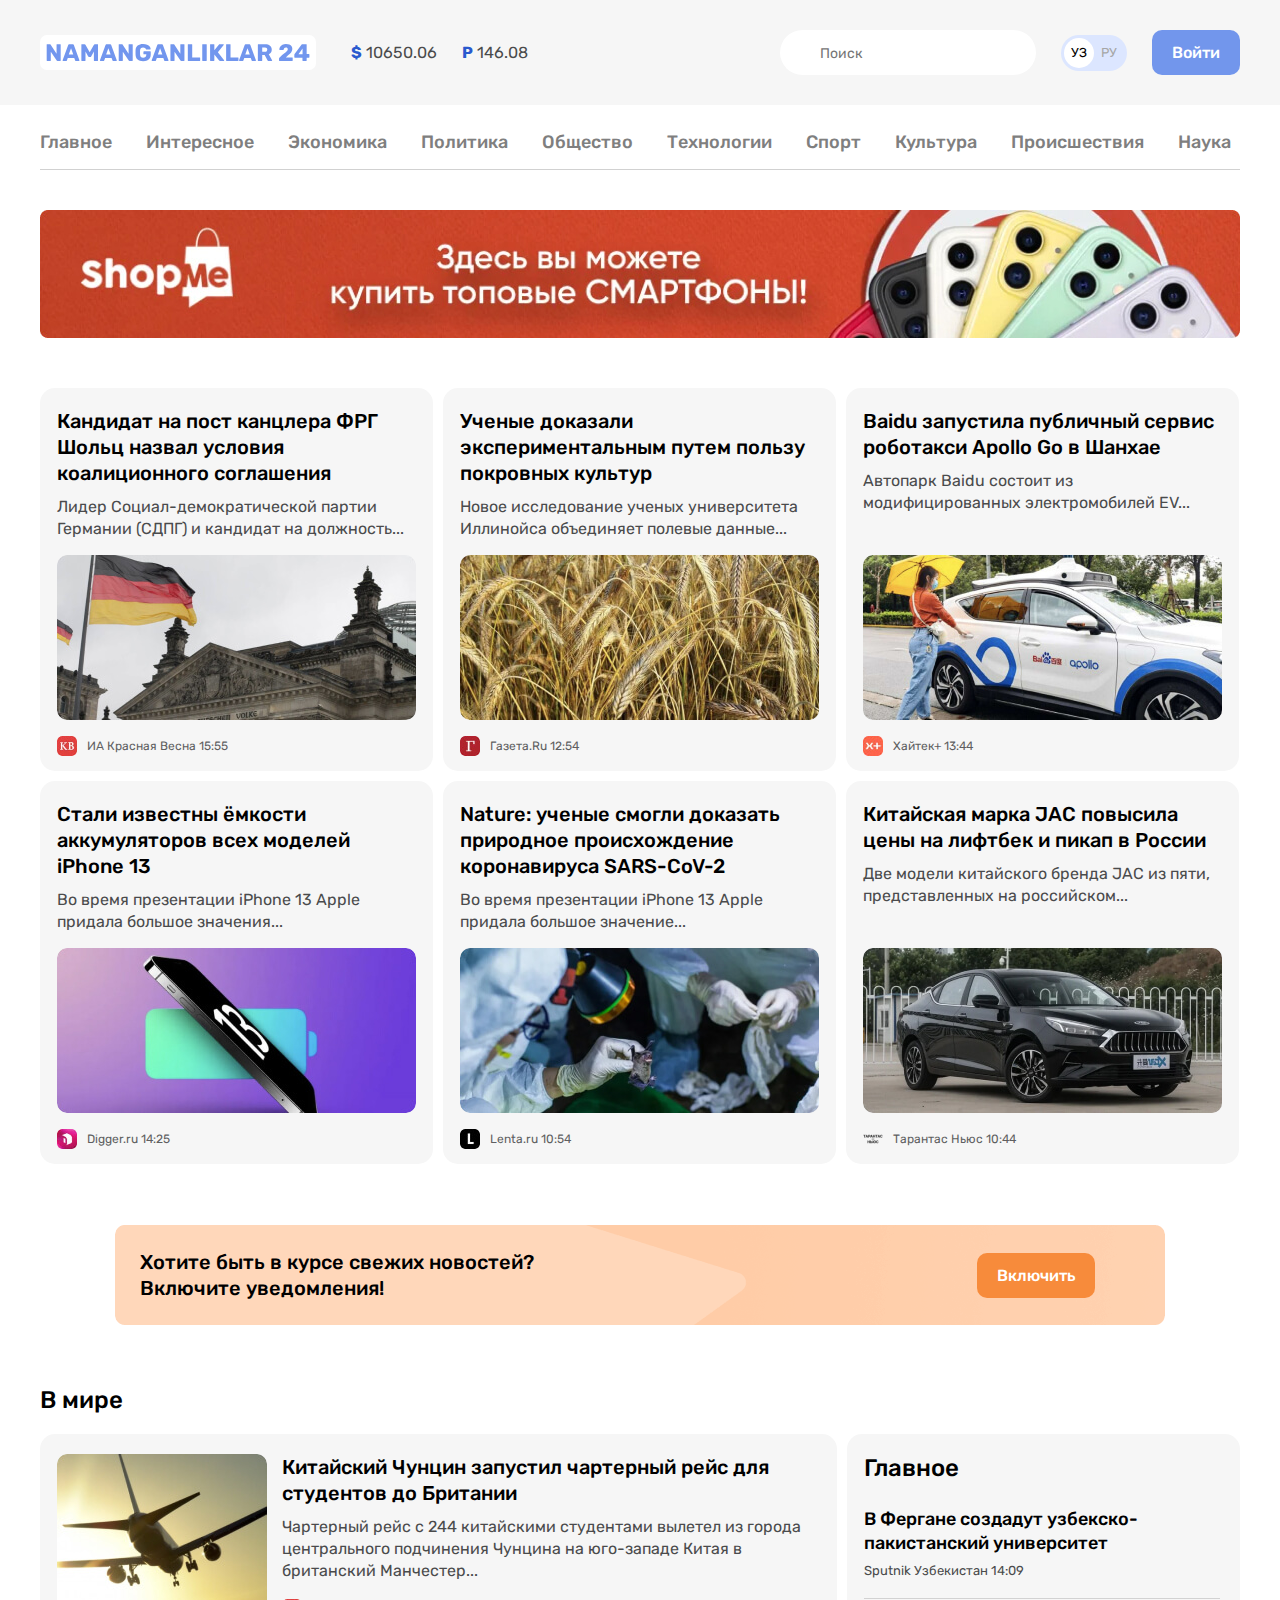
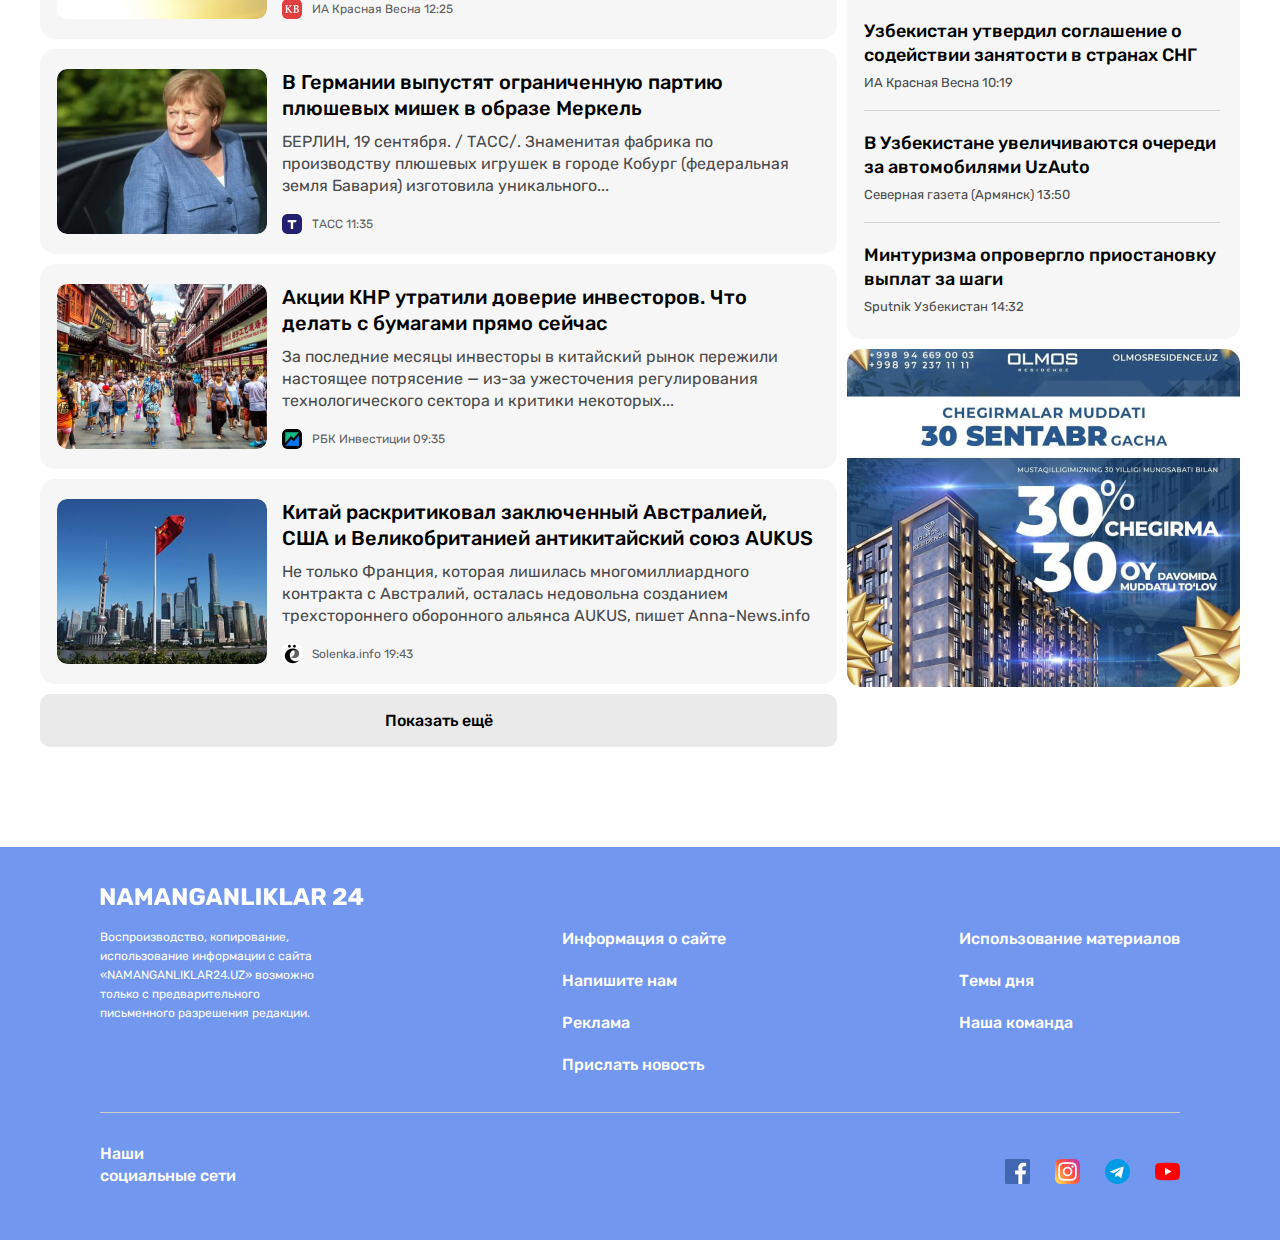
==== index.html @ 8e118464 "Link" ====
<!DOCTYPE html>
<html lang="uz">
<head>
  <meta charset="UTF-8">
  <meta http-equiv="X-UA-Compatible" content="IE=edge">
  <meta name="viewport" content="width=device-width, initial-scale=1.0">
  <title>Namanganliklar24</title>
  <link rel="preconnect" href="https://fonts.googleapis.com">
  <link rel="preconnect" href="https://fonts.gstatic.com" crossorigin>
  <link href="https://fonts.googleapis.com/css2?family=Rubik:wght@400;500;700&display=swap" rel="stylesheet">
  <link rel="stylesheet" href="css/normalize.css">
  <link rel="stylesheet" href="css/styles.css">
</head>
<body>
  
  <!-- SITE-HEADER -->
  <header class="site-header">
    <div class="site-header-top">
      <div class="site-header-top-container container">
        
        <a class="site-header-logo" href="index.html">
          <img class="site-header-logo-img" src="img/logo-purple.svg" alt="N24 logo" width="264" height="28">
        </a>
        
        <ul class="currency-rates">
          <li class="currency-rates-item">
            <b class="currency-rates-type">$</b>
            <span class="currency-rates-value">10650.06</span>
          </li>
          <li class="currency-rates-item">
            <b class="currency-rates-type">Р</b>
            <span class="currency-rates-value">146.08</span>
          </li>
        </ul>
        
        <form class="global-search-form" action="https://echo.htmlacademy.ru" method="GET">
          <input class="global-search-form-input" type="search" name="search" placeholder="Поиск" aria-label="Поиск" required>
        </form>
        
        <div class="lang-toggle">
          <a class="lang-toggle-link lang-toggle-link-active" href="index.html">УЗ</a>
          <a class="lang-toggle-link" href="index.html/ru">РУ</a>
        </div>
        
        <a class="button button-primary" href="#">Войти</a>
      </div>
    </div>
    
    <div class="container">
      <nav class="sitenav">
        <ul class="sitenav-list">
          <li class="sitenav-item"><a class="sitenav-link" href="news.html" target="_blank">Главное</a></li>
          <li class="sitenav-item"><a class="sitenav-link" href="news.html" target="_blank">Интересное</a></li>
          <li class="sitenav-item"><a class="sitenav-link" href="news.html" target="_blank">Экономика</a></li>
          <li class="sitenav-item"><a class="sitenav-link" href="news.html" target="_blank">Политика</a></li>
          <li class="sitenav-item"><a class="sitenav-link" href="news.html" target="_blank">Общество</a></li>
          <li class="sitenav-item"><a class="sitenav-link" href="news.html" target="_blank">Технологии</a></li>
          <li class="sitenav-item"><a class="sitenav-link" href="news.html" target="_blank">Спорт</a></li>
          <li class="sitenav-item"><a class="sitenav-link" href="news.html" target="_blank">Культура</a></li>
          <li class="sitenav-item"><a class="sitenav-link" href="news.html" target="_blank">Происшествия</a></li>
          <li class="sitenav-item"><a class="sitenav-link" href="news.html" target="_blank">Наука</a></li>
        </ul>
      </nav>
      
      <!-- SITE-HEADER-BANNER -->
      <aside class="site-header-banner">
        <a class="site-header-banner-link" href="https://olcha.uz" target="_blank">
          <img class="site-header-banner-img" src="img/shopme-banner.jpg" alt="ShopMe banner" width="1200" height="128" srcset="img/shopme-banner.jpg 1x, img/shopme-banner@2x.jpg 2x">
        </a>
      </aside>
    </div>
  </header>

  <!-- MAIN-CONTENT -->
  <main class="main-content">
    <div class="container">
      <section class="top-news">
        <div class="news-grid">
          <article class="news-grid-item article-card">
            <h3 class="article-card-title">
              <a class="article-card-link" href="#">Кандидат на пост канцлера ФРГ Шольц назвал условия коалиционного соглашения</a>
            </h3>
            <p class="article-card-text">Лидер Социал-демократической партии Германии (СДПГ) и кандидат на должность...</p>
            <img class="article-card-img" src="img/germany.jpg" alt="Кандидат на пост канцлера ФРГ Шольц назвал условия коалиционного соглашения" width="360" height="165" srcset="img/germany.jpg 1x, img/germany@2x.jpg 2x">
            <footer class="article-card-footer">
              <img class="article-card-source-icon" src="img/krasnaya-vesna.jpg" alt="" width="20" height="20" srcset="img/krasnaya-vesna.jpg 1x, img/krasnaya-vesna@2x.jpg 2x">
              <div class="article-card-source-time">
                <span class="article-card-source">ИА Красная Весна</span>
                <time datetime="2021-09-28 15:55">15:55</time>
              </div>
            </footer>
          </article>
          <article class="news-grid-item article-card">
            <h3 class="article-card-title">
              <a class="article-card-link" href="#">Ученые доказали экспериментальным путем пользу покровных культур</a>
            </h3>
            <p class="article-card-text">Новое исследование ученых университета Иллинойса объединяет полевые данные...</p>
            <img class="article-card-img" src="img/wheat.jpg" alt="Ученые доказали экспериментальным путем пользу покровных культур" width="360" height="165" srcset="img/wheat.jpg 1x, img/wheat@2x.jpg 2x">
            <footer class="article-card-footer">
              <img class="article-card-source-icon" src="img/gazetaru.jpg" alt="" width="20" height="20" srcset="img/gazetaru.jpg 1x, img/gazetaru@2x.jpg 2x">
              <div class="article-card-source-time">
                <span class="article-card-source">Газета.Ru</span>
                <time datetime="2021-09-28 12:54">12:54</time>
              </div>
            </footer>
          </article>
          <article class="news-grid-item article-card">
            <h3 class="article-card-title">
              <a class="article-card-link" href="#">Baidu запустила публичный сервис роботакси Apollo Go в Шанхае</a>
            </h3>
            <p class="article-card-text">Автопарк Baidu состоит из модифицированных электромобилей EV...</p>
            <img class="article-card-img" src="img/baidu.jpg" alt="Baidu запустила публичный сервис роботакси Apollo Go в Шанхае" width="360" height="165" srcset="img/baidu.jpg 1x, img/baidu@2x.jpg 2x">
            <footer class="article-card-footer">
              <img class="article-card-source-icon" src="img/hitech-plus.jpg" alt="" width="20" height="20" srcset="img/hitech-plus.jpg 1x, img/hitech-plus@2x.jpg 2x">
              <div class="article-card-source-time">
                <span class="article-card-source">Хайтек+</span>
                <time datetime="2021-09-28 13:44">13:44</time>
              </div>
            </footer>
          </article>
          <article class="news-grid-item article-card">
            <h3 class="article-card-title">
              <a class="article-card-link" href="#">Стали известны ёмкости аккумуляторов всех моделей iPhone 13</a>
            </h3>
            <p class="article-card-text">Во время презентации iPhone 13 Apple придала большое значения...</p>
            <img class="article-card-img" src="img/iphone-13.jpg" alt="Стали известны ёмкости аккумуляторов всех моделей iPhone 13" width="360" height="165" srcset="img/iphone-13.jpg 1x, img/iphone-13@2x.jpg 2x">
            <footer class="article-card-footer">
              <img class="article-card-source-icon" src="img/digger-logo.jpg" alt="" width="20" height="20" srcset="img/digger-logo.jpg 1x, img/digger-logo@2x.jpg 2x">
              <div class="article-card-source-time">
                <span class="article-card-source">Digger.ru</span>
                <time datetime="2021-09-28 14:25">14:25</time>
              </div>
            </footer>
          </article>
          <article class="news-grid-item article-card">
            <h3 class="article-card-title">
              <a class="article-card-link" href="#">Nature: ученые смогли доказать природное происхождение коронавируса SARS-CoV-2</a>
            </h3>
            <p class="article-card-text">Во время презентации iPhone 13 Apple придала большое значение...</p>
            <img class="article-card-img" src="img/sars-cov-2.jpg" alt="Nature: ученые смогли доказать природное происхождение коронавируса SARS-CoV-2" width="360" height="165" srcset="img/sars-cov-2.jpg 1x, img/sars-cov-2@2x.jpg 2x">
            <footer class="article-card-footer">
              <img class="article-card-source-icon" src="img/lenta.jpg" alt="" width="20" height="20" srcset="img/lenta.jpg 1x, img/lenta@2x.jpg 2x">
              <div class="article-card-source-time">
                <span class="article-card-source">Lenta.ru</span>
                <time datetime="2021-09-28 10:54">10:54</time>
              </div>
            </footer>
          </article>
          <article class="news-grid-item article-card">
            <h3 class="article-card-title">
              <a class="article-card-link" href="#">Китайская марка JAC повысила цены на лифтбек и пикап в России</a>
            </h3>
            <p class="article-card-text">Две модели китайского бренда JAC из пяти, представленных на российском...</p>
            <img class="article-card-img" src="img/jac.jpg" alt="Китайская марка JAC повысила цены на лифтбек и пикап в России" width="360" height="165" srcset="img/jac.jpg 1x, img/jac@2x.jpg 2x">
            <footer class="article-card-footer">
              <img class="article-card-source-icon" src="img/tarantas-news.png" alt="" width="20" height="20" srcset="img/tarantas-news.png 1x, img/tarantas-news@2x.png 2x">
              <div class="article-card-source-time">
                <span class="article-card-source">Тарантас Ньюс</span>
                <time datetime="2021-09-28 10:44">10:44</time>
              </div>
            </footer>
          </article>
        </div>
      </section>
      
      <!-- NOTIFICATION-CTA -->
      <section class="notification-cta">
        <div class="notification-cta-text">Хотите быть в курсе свежих новостей?
          <br>Включите уведомления!
        </div>
        <button class="button button-orange" type="button">Включить</button>
      </section>
      
      <section class="news">
        <div class="news-title">
          <h2 class="news-heading">В мире</h2>
        </div>
        <div class="news-content">
          <div class="left-news">
            <article class="news-card-item">
              <img class="left-news-image" src="img/plane.jpg" alt="Plane" width="210" height="165" srcset="img/plane.jpg 1x, img/plane@2x.jpg 2x">
              <div class="left-news-texts">
                <h3 class="left-news-texts-title article-card-title">
                  <a class="left-news-texts-link article-card-link" href="#">Китайский Чунцин запустил чартерный рейс для студентов до Британии</a>
                </h3>
                <p class="left-news-texts-subtitle">Чартерный рейс с 244 китайскими студентами вылетел из города центрального подчинения Чунцина на юго-западе Китая в британский Манчестер...</p>
                <footer class="news-card-footer article-card-footer">
                  <img class="news-card-footer-logo article-card-source-icon" src="img/krasnaya-vesna.jpg" alt="" width="20" height="20" srcset="img/krasnaya-vesna.jpg 1x, img/krasnaya-vesna@2x.jpg 2x">
                  <div class="news-card-footer-time article-card-source-time">
                    <span class="news-card-footer-addres-name article-card-source">ИА Красная Весна</span>
                    <time datetime="2021-09-28 12:25">12:25</time>
                  </div>
                </footer>
              </div>
            </article>
            <article class="news-card-item">
              <img class="left-news-image" src="img/women.jpg" alt="Women" width="210" height="165" srcset="img/women.jpg 1x, img/women@2x.jpg 2x">
              <div class="left-news-texts">
                <h3 class="left-news-texts-title article-card-title">
                  <a class="left-news-texts-link article-card-link" href="#">В Германии выпустят ограниченную партию плюшевых мишек в образе Меркель</a>
                </h3>
                <p class="left-news-texts-subtitle">БЕРЛИН, 19 сентября. / ТАСС/. Знаменитая фабрика по производству плюшевых игрушек в городе Кобург (федеральная земля Бавария) изготовила уникального...</p>
                <footer class="news-card-footer article-card-footer">
                  <img class="news-card-footer-logo article-card-source-icon" src="img/tass.jpg" alt="" width="20" height="20" srcset="img/tass.jpg 1x, img/tass@2x.jpg 2x">
                  <div class="news-card-footer-time article-card-source-time">
                    <span class="news-card-footer-addres-name article-card-source">ТАСС</span>
                    <time datetime="2021-09-28 11:35">11:35</time>
                  </div>
                </footer>
              </div>
            </article>
            <article class="news-card-item">
              <img class="left-news-image" src="img/china-market.jpg" alt="China" width="210" height="165" srcset="img/china-market.jpg 1x, img/china-market@2x.jpg 2x">
              <div class="left-news-texts">
                <h3 class="left-news-texts-title article-card-title">
                  <a class="left-news-texts-link article-card-link" href="#">Акции КНР утратили доверие инвесторов. Что делать с бумагами прямо сейчас</a>
                </h3>
                <p class="left-news-texts-subtitle">За последние месяцы инвесторы в китайский рынок пережили настоящее потрясение — из-за ужесточения регулирования технологического сектора и критики некоторых...</p>
                <footer class="news-card-footer article-card-footer">
                  <img class="news-card-footer-logo article-card-source-icon" src="img/statistic.jpg" alt="" width="20" height="20" srcset="img/statistic.jpg 1x, img/statistic@2x.jpg 2x">
                  <div class="news-card-footer-time article-card-source-time">
                    <span class="news-card-footer-addres-name article-card-source">РБК Инвестиции</span>
                    <time datetime="2021-09-28 09:37">09:35</time>
                  </div>
                </footer>
              </div>
            </article>
            <article class="news-card-item">
              <img class="left-news-image" src="img/china.jpg" alt="China" width="210" height="165" srcset="img/china.jpg 1x, img/china@2x.jpg 2x">
              <div class="left-news-texts">
                <h3 class="left-news-texts-title article-card-title">
                  <a class="left-news-texts-link article-card-link" href="#">Китай раскритиковал заключенный Австралией, США и Великобританией антикитайский союз AUKUS</a>
                </h3>
                <p class="left-news-texts-subtitle">Не только Франция, которая лишилась многомиллиардного контракта с Австралий, осталась недовольна созданием трехстороннего оборонного альянса AUKUS, пишет Anna-News.info</p>
                <footer class="news-card-footer article-card-footer">
                  <img class="news-card-footer-logo article-card-source-icon" src="img/solenka.jpg" alt="" width="20" height="20" srcset="img/solenka.jpg 1x, img/solenka.jpg@2x.jpg 2x">
                  <div class="news-card-footer-time article-card-source-time">
                    <span class="news-card-footer-addres-name article-card-source">Solenka.info</span>
                    <time datetime="2021-09-28 19:43">19:43</time>
                  </div>
                </footer>
              </div>
            </article>
            <a class="left-news-btn" href="#">Показать ещё</a>
          </div>
          <div class="right-news">
            <div class="right-news-content">
              <div class="right-news-title">
                <h2 class="right-news-heading news-heading">Главное</h2>
              </div>
              <article class="right-news-item">
                <h3 class="right-news-item-title">
                  <a href="#" class="right-news-item-title-link">В Фергане создадут узбекско-пакистанский университет</a>
                </h3>
                <div class="right-news-time">
                  <span class="right-news-text">Sputnik Узбекистан</span>
                  <time datetime="2021-09-28 14:09">14:09</time>
                </div>
              </article>
              <article class="right-news-item">
                <h3 class="right-news-item-title">
                  <a href="#" class="right-news-item-title-link">Узбекистан утвердил соглашение о содействии занятости в странах СНГ</a>
                </h3>
                <div class="right-news-time">
                  <span class="right-news-text">ИА Красная Весна</span>
                  <time datetime="2021-09-28 10:19">10:19</time>
                </div>
              </article>
              <article class="right-news-item">
                <h3 class="right-news-item-title">
                  <a href="#" class="right-news-item-title-link">В Узбекистане увеличиваются очереди за автомобилями UzAuto</a>
                </h3>
                <div class="right-news-time">
                  <span class="right-news-text">Северная газета (Армянск)</span>
                  <time datetime="2021-09-28 13:50">13:50</time>
                </div>
              </article>
              <article class="right-news-item">
                <h3 class="right-news-item-title">
                  <a href="#" class="right-news-item-title-link">Минтуризма опровергло приостановку выплат за шаги</a>
                </h3>
                <div class="right-news-time">
                  <span class="right-news-text">Sputnik Узбекистан</span>
                  <time datetime="2021-09-28 14:32">14:32</time>
                </div>
              </article>
            </div>

            <!-- SITE NEWS BANNER -->
            <aside class="news-banner">
              <a href="#" class="news-banner-link" target="_blank">
                <img class="right-news-image" src="img/discount.jpg" alt="rek" width="393" height="338" srcset="img/discount.jpg 1x, img/discount@2x.jpg 2x">
              </a>
            </aside>
            
          </div>
        </div>
      </section>
    </div>
  </main>
  
  <!-- FOOTER -->
  <footer class="footer">
    <div class="container">
      <div class="footer-content footer-container">
        <div class="footer-top">
          <a href="#" class="footer-content-image">
            <img class="footer-content-img" src="img/footer-logo.svg" alt="Footer logo" width="264" height="28" srcset="img/footer-logo.svg 1x, img/footer-logo@2x.svg 2x">
          </a>
          <ul class="footer-top-list-father">
            <li class="footer-top-item">
              <p class="footer-top-text">
                Воспроизводство, копирование, использование информации с сайта «NAMANGANLIKLAR24.UZ» возможно только с предварительного письменного разрешения редакции.
              </p>
            </li>
            <li class="footer-top-item">
              <ul class="footer-top-list">
                <li>
                  <a href="#" class="footer-top-link">Информация о сайте</a>
                </li>
                <li>
                  <a href="contact.html" class="footer-top-link">Напишите нам</a>
                </li>
                <li>
                  <a href="#" class="footer-top-link">Реклама</a>
                </li>
                <li>
                  <a href="#" class="footer-top-link">Прислать новость</a>
                </li>
              </ul>
            </li>
            <li class="footer-top-item">
              <ul class="footer-top-list">
                <li>
                  <a href="#" class="footer-top-link">Использование материалов</a>
                </li>
                <li>
                  <a href="#" class="footer-top-link">Темы дня</a>
                </li>
                <li>
                  <a href="#" class="footer-top-link">Наша команда</a>
                </li>
              </ul>
            </li>
          </ul>
        </div>
        <div class="footer-bottom">
          <span class="footer-bottom-text">
            Наши 
            <br>социальные сети
          </span>
          <ul class="footer-bottom-list">
            <li class="footer-bottom-item">
              <a href="#" target="_blank" class="footer-bottom-link">
                <img src="img/facebook.png" alt="Facebook" class="footer-bottom-icon" width="25" height="25" srcset="img/facebook.png 1x, img/facebook@2x.png 2x">
              </a>
            </li>
            <li class="footer-bottom-item">
              <a href="#" target="_blank" class="footer-bottom-link">
                <img src="img/istagram.png" alt="Istagram" class="footer-bottom-icon" width="25" height="25" srcset="img/istagram.png 1x, img/istagram@2x.png 2x">
              </a>
            </li>
            <li class="footer-bottom-item">
              <a href="#" target="_blank" class="footer-bottom-link">
                <img src="img/telegram.png" alt="Telegram" class="footer-bottom-icon" width="25" height="25" srcset="img/telegram.png 1x, img/telegram@2x.png 2x">
              </a>
            </li>
            <li class="footer-bottom-item">
              <a href="#" target="_blank" class="footer-bottom-link">
                <img src="img/youtube.png" alt="Youtube" class="footer-bottom-icon" width="25" height="25" srcset="img/youtube.png 1x, img/youtube@2x.png 2x">
              </a>
            </li>
          </ul>
        </div>
      </div>
    </div>
  </footer>
  
</body>
</html>
---- css/styles.css ----
/* GLOBAL */
* {
  box-sizing: border-box;
}

html {
  height: 100%;
  scroll-behavior: smooth;
}

body {
  display: flex;
  flex-direction: column;
  height: 100%;
  padding: 0;
  margin: 0;
  font-family: "Rubik", "Arial", sans-serif;
  font-size: 16px;
  line-height: 22px;
  background-color: #fff;
  color: #4a4b4c;
}

img {
  max-width: 100%;
  height: auto;
}


/* OUTLINE STYLES */
*:focus {
  outline: 2px dashed #7296ec;
  outline-offset: 2px;
}


/* BUTTON */
.button {
  display: inline-block;
  padding: 13px 20px;
  border: 0;
  border-radius: 10px;
  font-size: 16px;
  line-height: normal;
  font-weight: 500;
  text-decoration: none;
  text-align: center;
  cursor: pointer;
}

.button:hover {
  opacity: 0.8;
}

.button:active {
  opacity: 0.6;
}

.button-primary {
  background-color: #7296ec;
  color: #fff;
}

.button-orange {
  background-color: #f78b3b;
  color: #fff;
}


/* CONTAINER */
.container {
  width: 100%;
  max-width: 1240px;
  padding-left: 20px;
  padding-right: 20px;
  margin-left: auto;
  margin-right: auto;
}


/* SITE-HEADER */
/* SITE-HEADER-TOP */
.site-header-top {
  padding-top: 30px;
  padding-bottom: 30px;
  margin-bottom: 10px;
  background-color: #f6f6f6;
}

.site-header-top-container {
  display: flex;
  align-items: center;
}

.site-header-logo {
  display: flex;
  padding: 8px 6px;
  margin-right: 35px;
  border-radius: 7px;
  background-color: #fff;
}

.site-header-logo:hover {
  opacity: 0.8;
}

.site-header-logo:active {
  opacity: 0.6;
}


/* CURRENCY-RATES */
.currency-rates {
  display: flex;
  align-items: center;
  padding: 0;
  margin: 0;
  margin-right: auto;
  list-style: none;
}

.currency-rates-item:not(:last-child) {
  margin-right: 25px;
}

.currency-rates-type {
  color: #2959CE;
}


/* GLOBAL-SEARCH-FORM */
.global-search-form {
  margin-right: 25px;
}

.global-search-form-input {
  padding-top: 15px;
  padding-right: 20px;
  padding-bottom: 13px;
  padding-left: 40px;
  border: 0;
  border-radius: 60px;
  font-size: 14px;
  line-height: normal;
}


/* LANG-TOGGLE */
.lang-toggle {
  display: flex;
  padding: 3px;
  margin-right: 25px;
  border-radius: 39px;
  background-color: #dce6ff;
}

.lang-toggle-link {
  width: 30px;
  height: 30px;
  border-radius: 50%;
  font-size: 13px;
  line-height: 30px;
  color: #a6a6a6;
  text-align: center;
  text-decoration: none;
}

.lang-toggle-link-active {
  background-color: #fff;
  color: #000;
}


/* SITENAV */
.sitenav {
  padding-top: 12px;
  padding-bottom: 12px;
  border-bottom: 1px solid #d1d1d1;
  margin-bottom: 40px;
  font-size: 18px;
  font-weight: 500;
  line-height: normal;
}

.sitenav-list {
  display: flex;
  flex-wrap: wrap;
  align-items: center;
  padding: 0;
  margin: 0;
  list-style: none;
}

.sitenav-item {
  margin-top: 4px;
  margin-bottom: 4px;
}

.sitenav-item:not(:last-child) {
  margin-right: 34px;
}

.sitenav-link {
  display: block;
  color: #7f7f7f;
  text-decoration: none;
}

.sitenav-link:hover {
  color: #7296ec;
}

.sitenav-link:active {
  opacity: 0.6;
}

/* SITE-HEADER-BANNER */
.site-header-banner-link {
  display: flex;
}


/* MAIN-CONTENT */
.main-content {
  flex-grow: 1;
  padding-top: 50px;
}


/* NEWS-GRID */
.news-grid {
  display: flex;
  flex-wrap: wrap;
  margin-left: -10px;
  margin-bottom: -10px;
}

.news-grid-item {
  width: 393px;
  margin-left: 10px;
  margin-bottom: 10px;
}

.article-card {
  display: flex;
  flex-direction: column;
  padding: 20px 17px 15px;
  border-radius: 15px;
  background-color: #f6f6f6;
}

.article-card-title {
  margin-top: 0;
  margin-bottom: 10px;
  font-size: 20px;
  font-weight: 500;
  line-height: 26px;
}

.article-card-link {
  display: inline-block;
  color: #000;
  text-decoration: none;
}

.article-card-link:hover {
  color: #7296ec;
}

.article-card-link:active {
  opacity: 0.6;
}

.article-card-text {
  margin-top: 0;
  margin-bottom: 15px;
}

.article-card-img {
  display: block;
  width: 360px;
  height: 165px;
  margin-top: auto;
  margin-bottom: 16px;
  border-radius: 10px;
  object-fit: cover;
}

.article-card-footer {
  display: flex;
  align-items: center;
}

.article-card-source-icon {
  width: 20px;
  height: 20px;
  margin-right: 10px;
  border-radius: 5px;
}

.article-card-source-time {
  font-size: 12px;
  line-height: normal;
  color: #5e5f61;
}


/* NOTIFICATION-CTA */
.notification-cta {
  display: flex;
  justify-content: space-between;
  align-items: center;
  padding: 25px 70px 25px 25px;
  margin: 60px 75px;
  border-radius: 10px;
  background-image: url(../img/notification-background.png);
  background-repeat: no-repeat;
  background-position: center center;
  background-size: contain;
}

.notification-cta-text {
  font-size: 20px;
  font-weight: 500;
  line-height: 26px;
  color: #000;
}

/* NEWS */

.news {
  padding-bottom: 100px;
}

.left-news {
  max-width: 797px;
  width: 100%;
  margin-right: auto;
}
.news-card-item {
  display: flex;
  align-items: center;
  padding: 20px 20px 20px 17px;
  background-color: #F6F6F6;
  border-radius: 15px;
  margin-bottom: 10px;
}
.left-news-image {
  width: 210px;
  height: 165px;
  margin-right: 15px;
  border-radius: 10px;
}

.left-news-btn {
  display: flex;
  justify-content: center;
  color: #000;
  width: 100%;
  padding: 17px 0;
  background-color: #EAEAEA;
  font-size: 16px;
  font-weight: 500;
  line-height: 19px;
  text-decoration: none;
  border-radius: 10px;
  margin-top: 7px;
}

.left-news-btn:hover {
  opacity: 0.8;
}

.left-news-btn:active {
  opacity: 0.6;
}

.news-heading {
  font-size: 24px;
  line-height: 28px;
  font-weight: 500;
  color: #000;
}

.news-content {
  display: flex;
}

.left-news-texts-subtitle {
  margin-top: 10px;
  margin-bottom: 17px;
}

/* Right */ 
.right-news {
  max-width: 393px;
  width: 100%;
}

.right-news-content {
  background-color: #F6F6F6;
  border-radius: 15px;
  padding: 20px 20px 25px 17px;
}

.right-news-item-title {
  font-size: 18px;
  font-weight: 500;
  line-height: 24px;
  margin-top: 0;
  margin-bottom: 8px;
}

.right-news-item-title-link {
  display: inline-block;
  color: #000;
  text-decoration: none;
}

.right-news-time {
  font-size: 13px;
  line-height: 15px;
  font-weight: 400;
}

.right-news-heading {
  margin-top: 0;
  margin-bottom: 25px;
}

.right-news-item:not(:last-child) {
  padding-bottom: 20px;
  margin-bottom: 20px;
  border-bottom: 1px solid #d2d2d2;
}

.news-banner {
  margin-top: 10px;
}

.right-news-item-title-link:hover {
  color: #7296ec;
}

.right-news-item-title-link:active {
  opacity: 0.6;
}

/* Footer */

.footer {
  padding: 40px 0;
  background-color: #7297EF;
}

.footer-container {
  margin: 0 60px;
}

.footer-top {
  margin-bottom: 30px;
  border-bottom: 1px solid #CECECE;
}

.footer-top-item:first-child {
  width: 229px;
}

.footer-top-list-father {
  display: flex;
  justify-content: space-between;
}

.footer-top-text {
  font-size: 12px;
  font-weight: 400;
  line-height: 19px;
  color: #fff;
  margin: 0;
}

ul {
  list-style: none;
  padding: 0;
}

.footer-top-link {
  display: inline-block;
  text-decoration: none;
  color: #fff;
  font-size: 16px;
  font-weight: 500;
  line-height: 19px;
}

.footer-top-list li {
  margin-bottom: 20px;
}

.footer-top-link:hover {
  opacity: 0.8;
}

.footer-top-link:active {
  opacity: 0.6;
}

.footer-bottom-text {
  color: #fff;
  font-weight: 500;
}

.footer-bottom-list {
  display: flex;
}

.footer-bottom {
  display: flex;
  justify-content: space-between;
}

.footer-bottom-item:not(:last-child) {
  margin-right: 25px;
}

.footer-bottom-icon {
  width: 25px;
  height: 25px;
  display: block;
}

.news-section-banner {
  width: 553px;
  height: 393px;
}

.left {
  width: 696px;
}

.main-input {
  border: 1px solid rgba(0, 0, 0, 0.2);
  border-radius: 10px;
  padding: 18px 20px;
  font-size: 16px;
  width: 100%;
  margin-bottom: 10px;
}

.w50 {
  width: 100%;
  display: flex;
}

.w50 input {
  width: 343px;
}

.w50 .contact-label:not(:last-child) {
  margin-right: 10px;
}

.contact-textarea {
  height: 180px;
  resize: none;
  margin-bottom: 0;
}

.right-news-title-link {
  text-decoration: none;
  color: #000;
  font-weight: 500;
}

.right-news-title {
  margin-top: 0;
  margin-bottom: 7px;
  font-size: 20px;
}

.right-news-value {
  font-size: 16px;
}

.contact-content {
  display: flex;
  justify-content: space-between;
}

.right {
  width: 494px;
  border-radius: 10px;
  background-color: #F6F6F6;
  padding: 40px 25px;
}

.right-news-box {
  padding-bottom: 20px;
  margin-bottom: 20px;
  border-bottom: 1px solid #d2d2d2;
}
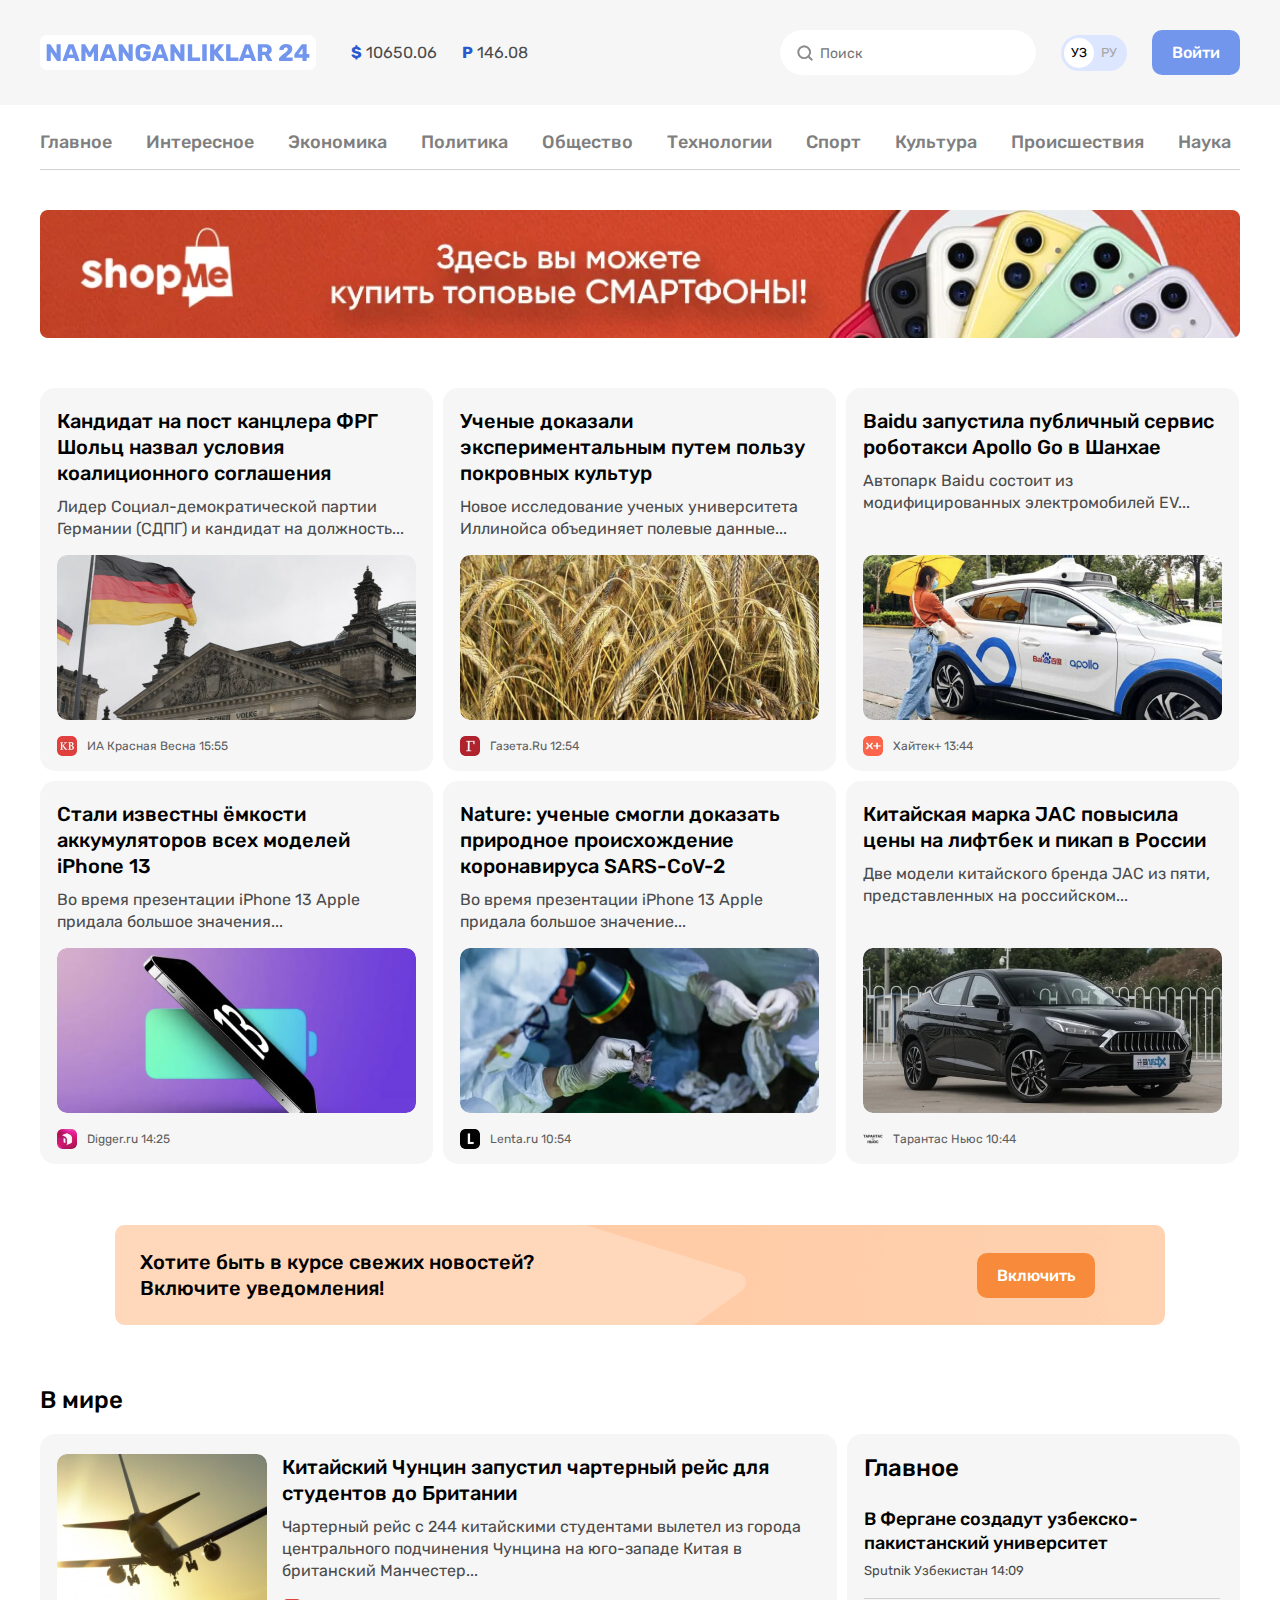
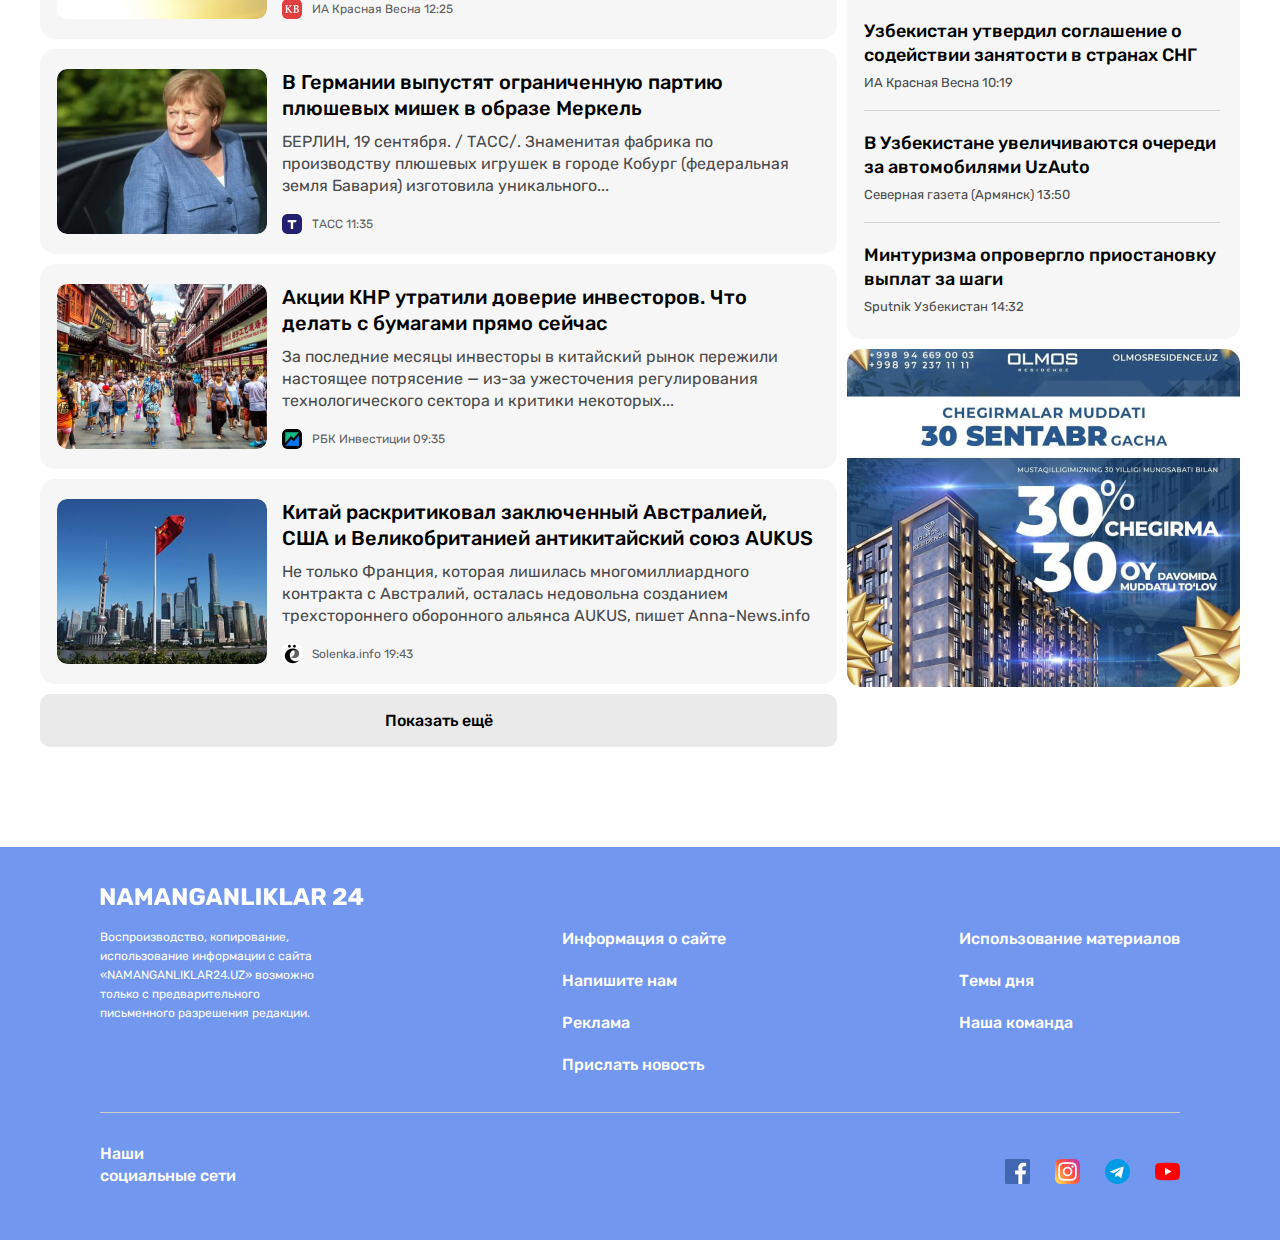
==== commit 341194d4: "Contact section editied" ====
--- a/index.html
+++ b/index.html
@@ -42,7 +42,7 @@
           <a class="lang-toggle-link" href="index.html/ru">РУ</a>
         </div>
         
-        <a class="button button-primary" href="#">Войти</a>
+        <a class="button button-primary" href="contact.html" target="_blank">Войти</a>
       </div>
     </div>
     
@@ -319,7 +319,7 @@
                   <a href="#" class="footer-top-link">Информация о сайте</a>
                 </li>
                 <li>
-                  <a href="contact.html" class="footer-top-link">Напишите нам</a>
+                  <a href="contact.html" class="footer-top-link" target="_blank">Напишите нам</a>
                 </li>
                 <li>
                   <a href="#" class="footer-top-link">Реклама</a>
--- a/css/styles.css
+++ b/css/styles.css
@@ -142,6 +142,10 @@
   border-radius: 60px;
   font-size: 14px;
   line-height: normal;
+  background-image: url(../img/icon-search.svg);
+  background-repeat: no-repeat;
+  background-size: 20px;
+  background-position: 15px center;
 }
 
 
@@ -547,55 +551,106 @@
   margin-bottom: 10px;
 }
 
-.w50 {
+/* FORM */
+.form-groups-wrapper {
+  display: flex;
+  justify-content: space-between;
+}
+
+.form-groups-wrapper:not(:last-child) {
+  margin-bottom: 10px;
+}
+
+.form-group:not(:last-child) {
+  margin-bottom: 10px;
+}
+
+.form-groups-wrapper .form-group {
+  width: calc(50% - 5px);
+  margin-bottom: 0;
+}
+
+.form-field {
+  display: block;
   width: 100%;
-  display: flex;
-}
-
-.w50 input {
-  width: 343px;
-}
-
-.w50 .contact-label:not(:last-child) {
-  margin-right: 10px;
-}
-
-.contact-textarea {
-  height: 180px;
-  resize: none;
-  margin-bottom: 0;
-}
-
-.right-news-title-link {
-  text-decoration: none;
-  color: #000;
-  font-weight: 500;
-}
-
-.right-news-title {
+  padding: 18px 20px;
+  border: 1px solid rgba(0, 0, 0, 0.2);
+  border-radius: 10px;
+}
+
+.form-field-textarea {
+  min-height: 180px;
+  resize: vertical;
+}
+
+
+/* DEFINITIONS-CARD */
+.definitions-card {
+  padding: 20px 25px;
+  margin: 0;
+  border-radius: 10px;
+  background-color: #f6f6f6;
+  color: #000;
+}
+
+.definitions-card-item {
+  padding-top: 20px;
+  padding-bottom: 20px;
+}
+
+.definitions-card-item:not(:last-child) {
+  border-bottom: 1px solid #d2d2d2;
+}
+
+.definitions-card-title {
   margin-top: 0;
   margin-bottom: 7px;
   font-size: 20px;
-}
-
-.right-news-value {
+  line-height: 24px;
+  font-weight: 500;
+}
+
+.definitions-card-value {
+  margin: 0;
   font-size: 16px;
-}
-
-.contact-content {
-  display: flex;
-  justify-content: space-between;
-}
-
-.right {
+  line-height: 19px;
+}
+
+.definitions-card-value a {
+  text-decoration: none;
+  color: #000;
+}
+
+
+/* CONTACT-PAGE */
+.contact-page {
+  margin-bottom: 100px;
+}
+.contact-page-heading {
+  margin-top: 0;
+  margin-bottom: 20px;
+  font-size: 24px;
+  line-height: 29px;
+  font-weight: 500;
+  color: #000;
+}
+
+.contact-page-content {
+  display: flex;
+}
+
+.contact-page-form {
+  display: flex;
+  flex-direction: column;
+  width: 696px;
+}
+
+.contact-page-form-submit {
+  align-self: flex-end;
+  margin-top: 20px;
+}
+
+.contact-page-info {
   width: 494px;
-  border-radius: 10px;
-  background-color: #F6F6F6;
-  padding: 40px 25px;
-}
-
-.right-news-box {
-  padding-bottom: 20px;
-  margin-bottom: 20px;
-  border-bottom: 1px solid #d2d2d2;
+  margin-left: 10px;
 }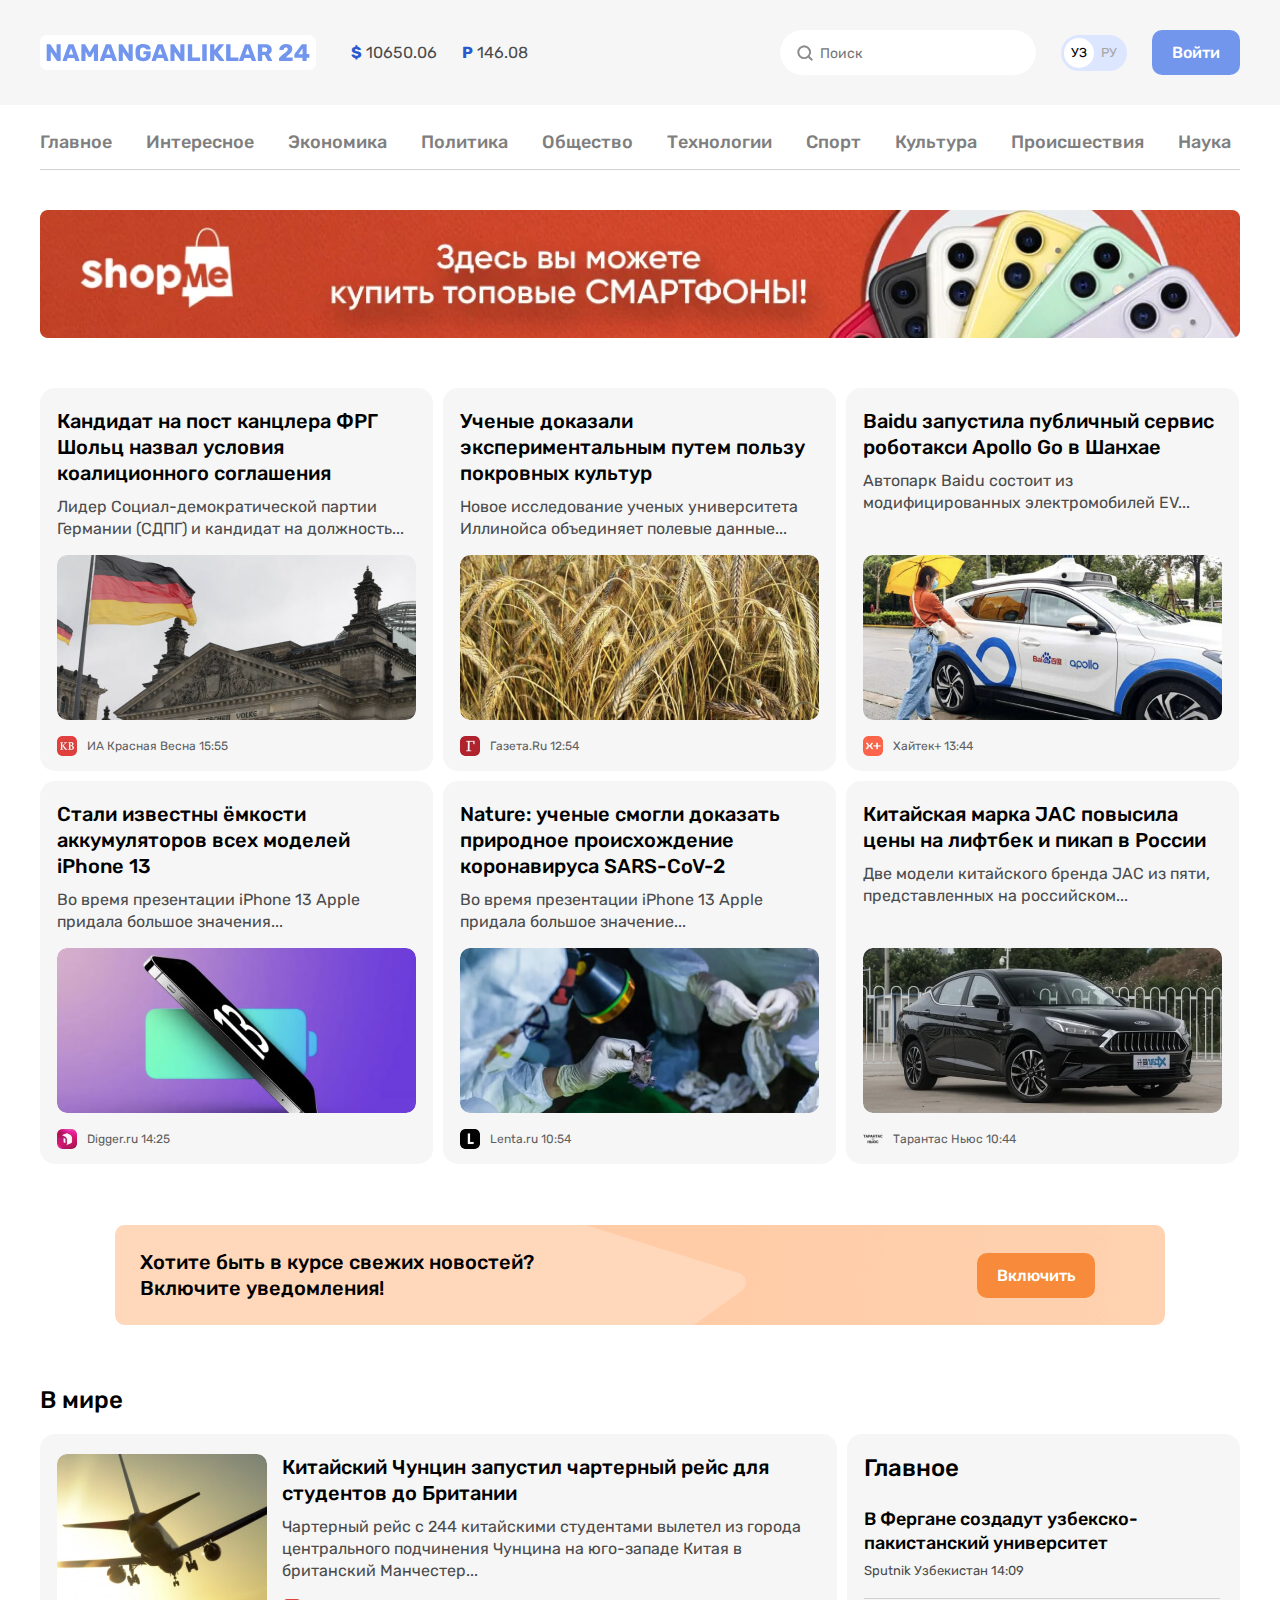
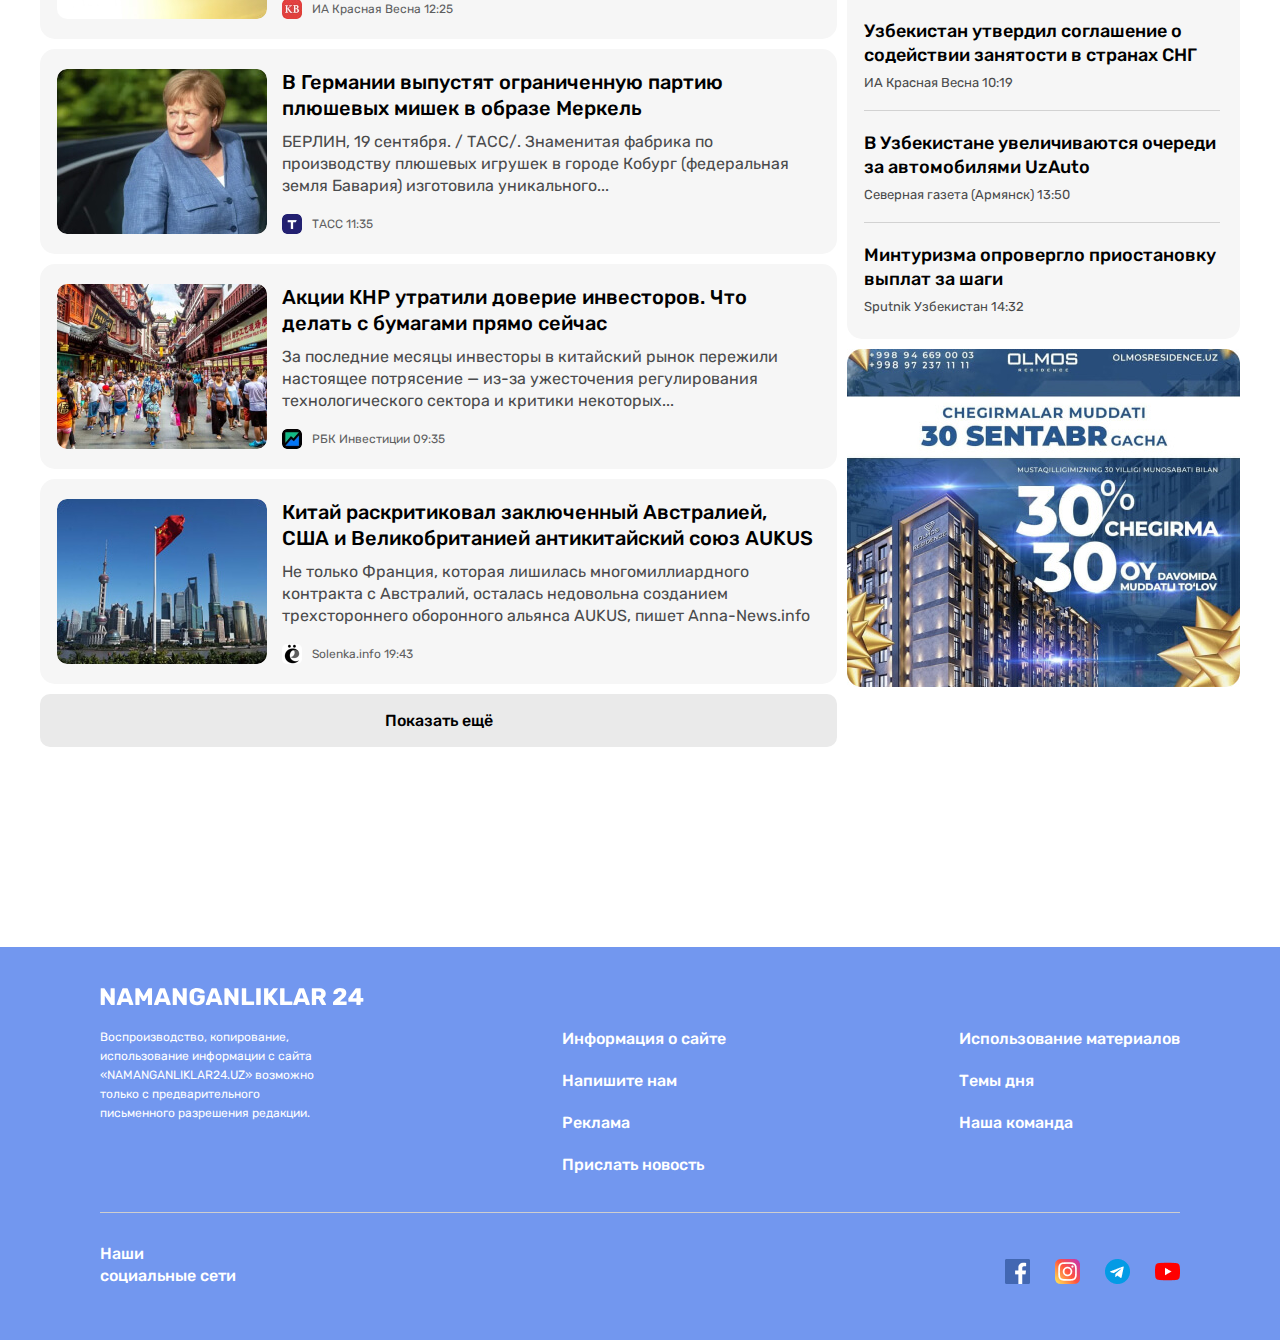
==== commit 903d7a4a: "Articles section added and css minifier and perfix" ====
--- a/index.html
+++ b/index.html
@@ -5,23 +5,26 @@
   <meta http-equiv="X-UA-Compatible" content="IE=edge">
   <meta name="viewport" content="width=device-width, initial-scale=1.0">
   <title>Namanganliklar24</title>
+
+  <!-- FONTS -->
   <link rel="preconnect" href="https://fonts.googleapis.com">
   <link rel="preconnect" href="https://fonts.gstatic.com" crossorigin>
   <link href="https://fonts.googleapis.com/css2?family=Rubik:wght@400;500;700&display=swap" rel="stylesheet">
-  <link rel="stylesheet" href="css/normalize.css">
-  <link rel="stylesheet" href="css/styles.css">
+
+  <!-- STYLESHEETS -->
+  <link rel="stylesheet" href="./css/styles.min.css">
 </head>
 <body>
-  
+
   <!-- SITE-HEADER -->
   <header class="site-header">
     <div class="site-header-top">
       <div class="site-header-top-container container">
-        
+
         <a class="site-header-logo" href="index.html">
           <img class="site-header-logo-img" src="img/logo-purple.svg" alt="N24 logo" width="264" height="28">
         </a>
-        
+
         <ul class="currency-rates">
           <li class="currency-rates-item">
             <b class="currency-rates-type">$</b>
@@ -32,20 +35,20 @@
             <span class="currency-rates-value">146.08</span>
           </li>
         </ul>
-        
+
         <form class="global-search-form" action="https://echo.htmlacademy.ru" method="GET">
           <input class="global-search-form-input" type="search" name="search" placeholder="Поиск" aria-label="Поиск" required>
         </form>
-        
+
         <div class="lang-toggle">
           <a class="lang-toggle-link lang-toggle-link-active" href="index.html">УЗ</a>
           <a class="lang-toggle-link" href="index.html/ru">РУ</a>
         </div>
-        
+
         <a class="button button-primary" href="contact.html" target="_blank">Войти</a>
       </div>
     </div>
-    
+
     <div class="container">
       <nav class="sitenav">
         <ul class="sitenav-list">
@@ -61,7 +64,7 @@
           <li class="sitenav-item"><a class="sitenav-link" href="news.html" target="_blank">Наука</a></li>
         </ul>
       </nav>
-      
+
       <!-- SITE-HEADER-BANNER -->
       <aside class="site-header-banner">
         <a class="site-header-banner-link" href="https://olcha.uz" target="_blank">
@@ -75,6 +78,7 @@
   <main class="main-content">
     <div class="container">
       <section class="top-news">
+        <h2 class="visually-hidden">Top News</h2>
         <div class="news-grid">
           <article class="news-grid-item article-card">
             <h3 class="article-card-title">
@@ -162,15 +166,16 @@
           </article>
         </div>
       </section>
-      
+
       <!-- NOTIFICATION-CTA -->
       <section class="notification-cta">
+        <h2 class="visually-hidden">Notification</h2>
         <div class="notification-cta-text">Хотите быть в курсе свежих новостей?
           <br>Включите уведомления!
         </div>
         <button class="button button-orange" type="button">Включить</button>
       </section>
-      
+
       <section class="news">
         <div class="news-title">
           <h2 class="news-heading">В мире</h2>
@@ -292,13 +297,13 @@
                 <img class="right-news-image" src="img/discount.jpg" alt="rek" width="393" height="338" srcset="img/discount.jpg 1x, img/discount@2x.jpg 2x">
               </a>
             </aside>
-            
+
           </div>
         </div>
       </section>
     </div>
   </main>
-  
+
   <!-- FOOTER -->
   <footer class="footer">
     <div class="container">
@@ -346,7 +351,7 @@
         </div>
         <div class="footer-bottom">
           <span class="footer-bottom-text">
-            Наши 
+            Наши
             <br>социальные сети
           </span>
           <ul class="footer-bottom-list">
@@ -375,6 +380,6 @@
       </div>
     </div>
   </footer>
-  
+
 </body>
 </html>--- a/css/styles.min.css
+++ b/css/styles.min.css
@@ -0,0 +1 @@
+/*! normalize.css v8.0.1 | MIT License | github.com/necolas/normalize.css */html{line-height:1.15;-webkit-text-size-adjust:100%}body{margin:0}main{display:block}h1{font-size:2em;margin:.67em 0}hr{-webkit-box-sizing:content-box;box-sizing:content-box;height:0;overflow:visible}pre{font-family:monospace,monospace;font-size:1em}a{background-color:transparent}abbr[title]{border-bottom:none;text-decoration:underline;-webkit-text-decoration:underline dotted;text-decoration:underline dotted}b,strong{font-weight:bolder}code,kbd,samp{font-family:monospace,monospace;font-size:1em}small{font-size:80%}sub,sup{font-size:75%;line-height:0;position:relative;vertical-align:baseline}sub{bottom:-.25em}sup{top:-.5em}img{border-style:none}button,input,optgroup,select,textarea{font-family:inherit;font-size:100%;line-height:1.15;margin:0}button,input{overflow:visible}button,select{text-transform:none}[type=button],[type=reset],[type=submit],button{-webkit-appearance:button}[type=button]::-moz-focus-inner,[type=reset]::-moz-focus-inner,[type=submit]::-moz-focus-inner,button::-moz-focus-inner{border-style:none;padding:0}[type=button]:-moz-focusring,[type=reset]:-moz-focusring,[type=submit]:-moz-focusring,button:-moz-focusring{outline:1px dotted ButtonText}fieldset{padding:.35em .75em .625em}legend{-webkit-box-sizing:border-box;box-sizing:border-box;color:inherit;display:table;max-width:100%;padding:0;white-space:normal}progress{vertical-align:baseline}textarea{overflow:auto}[type=checkbox],[type=radio]{-webkit-box-sizing:border-box;box-sizing:border-box;padding:0}[type=number]::-webkit-inner-spin-button,[type=number]::-webkit-outer-spin-button{height:auto}[type=search]{-webkit-appearance:textfield;outline-offset:-2px}[type=search]::-webkit-search-decoration{-webkit-appearance:none}::-webkit-file-upload-button{-webkit-appearance:button;font:inherit}details{display:block}summary{display:list-item}template{display:none}[hidden]{display:none}*{-webkit-box-sizing:border-box;box-sizing:border-box}html{height:100%;scroll-behavior:smooth}body{display:-webkit-box;display:-ms-flexbox;display:flex;-webkit-box-orient:vertical;-webkit-box-direction:normal;-ms-flex-direction:column;flex-direction:column;height:100%;padding:0;margin:0;font-family:Rubik,Arial,sans-serif;font-size:16px;line-height:22px;background-color:#fff;color:#4a4b4c}img{max-width:100%;height:auto}.visually-hidden{clip:rect(0 0 0 0);-webkit-clip-path:inset(50%);clip-path:inset(50%);height:1px;overflow:hidden;position:absolute;white-space:nowrap;width:1px}:focus{outline:2px dashed #7296ec;outline-offset:2px}.button{display:inline-block;padding:13px 20px;border:0;border-radius:10px;font-size:16px;line-height:normal;font-weight:500;text-decoration:none;text-align:center;cursor:pointer}.button:hover{opacity:.8}.button:active{opacity:.6}.button-primary{background-color:#7296ec;color:#fff}.button-orange{background-color:#f78b3b;color:#fff}.container{width:100%;max-width:1240px;padding-left:20px;padding-right:20px;margin-left:auto;margin-right:auto}.site-header-top{padding-top:30px;padding-bottom:30px;margin-bottom:10px;background-color:#f6f6f6}.site-header-top-container{display:-webkit-box;display:-ms-flexbox;display:flex;-webkit-box-align:center;-ms-flex-align:center;align-items:center}.site-header-logo{display:-webkit-box;display:-ms-flexbox;display:flex;padding:8px 6px;margin-right:35px;border-radius:7px;background-color:#fff}.site-header-logo:hover{opacity:.8}.site-header-logo:active{opacity:.6}.currency-rates{display:-webkit-box;display:-ms-flexbox;display:flex;-webkit-box-align:center;-ms-flex-align:center;align-items:center;padding:0;margin:0;margin-right:auto;list-style:none}.currency-rates-item:not(:last-child){margin-right:25px}.currency-rates-type{color:#2959ce}.global-search-form{margin-right:25px}.global-search-form-input{padding-top:15px;padding-right:20px;padding-bottom:13px;padding-left:40px;border:0;border-radius:60px;font-size:14px;line-height:normal;background-image:url(../img/icon-search.svg);background-repeat:no-repeat;background-size:20px;background-position:15px center}.lang-toggle{display:-webkit-box;display:-ms-flexbox;display:flex;padding:3px;margin-right:25px;border-radius:39px;background-color:#dce6ff}.lang-toggle-link{width:30px;height:30px;border-radius:50%;font-size:13px;line-height:30px;color:#a6a6a6;text-align:center;text-decoration:none}.lang-toggle-link-active{background-color:#fff;color:#000}.sitenav{padding-top:12px;padding-bottom:12px;border-bottom:1px solid #d1d1d1;margin-bottom:40px;font-size:18px;font-weight:500;line-height:normal}.sitenav-list{display:-webkit-box;display:-ms-flexbox;display:flex;-ms-flex-wrap:wrap;flex-wrap:wrap;-webkit-box-align:center;-ms-flex-align:center;align-items:center;padding:0;margin:0;list-style:none}.sitenav-item{margin-top:4px;margin-bottom:4px}.sitenav-item:not(:last-child){margin-right:34px}.sitenav-link{display:block;color:#7f7f7f;text-decoration:none}.sitenav-link:hover{color:#7296ec}.sitenav-link:active{opacity:.6}.site-header-banner-link{display:-webkit-box;display:-ms-flexbox;display:flex}.main-content{-webkit-box-flex:1;-ms-flex-positive:1;flex-grow:1;padding-top:50px;padding-bottom:100px}.news-grid{display:-webkit-box;display:-ms-flexbox;display:flex;-ms-flex-wrap:wrap;flex-wrap:wrap;margin-left:-10px;margin-bottom:-10px}.news-grid-item{width:393px;margin-left:10px;margin-bottom:10px}.article-card{display:-webkit-box;display:-ms-flexbox;display:flex;-webkit-box-orient:vertical;-webkit-box-direction:normal;-ms-flex-direction:column;flex-direction:column;padding:20px 17px 15px;border-radius:15px;background-color:#f6f6f6}.article-card-title{margin-top:0;margin-bottom:10px;font-size:20px;font-weight:500;line-height:26px}.article-card-link{display:inline-block;color:#000;text-decoration:none}.article-card-link:hover{color:#7296ec}.article-card-link:active{opacity:.6}.article-card-text{margin-top:0;margin-bottom:15px}.article-card-img{display:block;width:360px;height:165px;margin-top:auto;margin-bottom:16px;border-radius:10px;-o-object-fit:cover;object-fit:cover}.article-card-footer{display:-webkit-box;display:-ms-flexbox;display:flex;-webkit-box-align:center;-ms-flex-align:center;align-items:center}.article-card-source-icon{width:20px;height:20px;margin-right:10px;border-radius:5px}.article-card-source-time{font-size:12px;line-height:normal;color:#5e5f61}.notification-cta{display:-webkit-box;display:-ms-flexbox;display:flex;-webkit-box-pack:justify;-ms-flex-pack:justify;justify-content:space-between;-webkit-box-align:center;-ms-flex-align:center;align-items:center;padding:25px 70px 25px 25px;margin:60px 75px;border-radius:10px;background-image:url(../img/notification-background.png);background-repeat:no-repeat;background-position:center center;background-size:contain}.notification-cta-text{font-size:20px;font-weight:500;line-height:26px;color:#000}.news{padding-bottom:100px}.left-news{max-width:797px;width:100%;margin-right:auto}.news-card-item{display:-webkit-box;display:-ms-flexbox;display:flex;-webkit-box-align:center;-ms-flex-align:center;align-items:center;padding:20px 20px 20px 17px;background-color:#f6f6f6;border-radius:15px;margin-bottom:10px}.left-news-image{width:210px;height:165px;margin-right:15px;border-radius:10px}.left-news-btn{display:-webkit-box;display:-ms-flexbox;display:flex;-webkit-box-pack:center;-ms-flex-pack:center;justify-content:center;color:#000;width:100%;padding:17px 0;background-color:#eaeaea;font-size:16px;font-weight:500;line-height:19px;text-decoration:none;border-radius:10px;margin-top:7px}.left-news-btn:hover{opacity:.8}.left-news-btn:active{opacity:.6}.news-heading{font-size:24px;line-height:28px;font-weight:500;color:#000}.news-content{display:-webkit-box;display:-ms-flexbox;display:flex}.left-news-texts-subtitle{margin-top:10px;margin-bottom:17px}.right-news{max-width:393px;width:100%}.right-news-content{background-color:#f6f6f6;border-radius:15px;padding:20px 20px 25px 17px}.right-news-item-title{font-size:18px;font-weight:500;line-height:24px;margin-top:0;margin-bottom:8px}.right-news-item-title-link{display:inline-block;color:#000;text-decoration:none}.right-news-time{font-size:13px;line-height:15px;font-weight:400}.right-news-heading{margin-top:0;margin-bottom:25px}.right-news-item:not(:last-child){padding-bottom:20px;margin-bottom:20px;border-bottom:1px solid #d2d2d2}.news-banner{margin-top:10px}.right-news-item-title-link:hover{color:#7296ec}.right-news-item-title-link:active{opacity:.6}.footer{padding:40px 0;background-color:#7297ef}.footer-container{margin:0 60px}.footer-top{margin-bottom:30px;border-bottom:1px solid #cecece}.footer-top-item:first-child{width:229px}.footer-top-list-father{display:-webkit-box;display:-ms-flexbox;display:flex;-webkit-box-pack:justify;-ms-flex-pack:justify;justify-content:space-between}.footer-top-text{font-size:12px;font-weight:400;line-height:19px;color:#fff;margin:0}ul{list-style:none;padding:0}.footer-top-link{display:inline-block;text-decoration:none;color:#fff;font-size:16px;font-weight:500;line-height:19px}.footer-top-list li{margin-bottom:20px}.footer-top-link:hover{opacity:.8}.footer-top-link:active{opacity:.6}.footer-bottom-text{color:#fff;font-weight:500}.footer-bottom-list{display:-webkit-box;display:-ms-flexbox;display:flex}.footer-bottom{display:-webkit-box;display:-ms-flexbox;display:flex;-webkit-box-pack:justify;-ms-flex-pack:justify;justify-content:space-between}.footer-bottom-item:not(:last-child){margin-right:25px}.footer-bottom-icon{width:25px;height:25px;display:block}.news-section-banner{width:553px;height:393px}.left{width:696px}.main-input{border:1px solid rgba(0,0,0,.2);border-radius:10px;padding:18px 20px;font-size:16px;width:100%;margin-bottom:10px}.form-groups-wrapper{display:-webkit-box;display:-ms-flexbox;display:flex;-webkit-box-pack:justify;-ms-flex-pack:justify;justify-content:space-between}.form-groups-wrapper:not(:last-child){margin-bottom:10px}.form-group:not(:last-child){margin-bottom:10px}.form-groups-wrapper .form-group{width:calc(50% - 5px);margin-bottom:0}.form-field{display:block;width:100%;padding:18px 20px;border:1px solid rgba(0,0,0,.2);border-radius:10px}.form-field-textarea{min-height:180px;resize:vertical}.definitions-card{padding:20px 25px;margin:0;border-radius:10px;background-color:#f6f6f6;color:#000}.definitions-card-item{padding-top:20px;padding-bottom:20px}.definitions-card-item:not(:last-child){border-bottom:1px solid #d2d2d2}.definitions-card-title{margin-top:0;margin-bottom:7px;font-size:20px;line-height:24px;font-weight:500}.definitions-card-value{margin:0;font-size:16px;line-height:19px}.definitions-card-value a{text-decoration:none;color:#000}.contact-page{margin-bottom:100px}.contact-page-heading{margin-top:0;margin-bottom:20px;font-size:24px;line-height:29px;font-weight:500;color:#000}.contact-page-content{display:-webkit-box;display:-ms-flexbox;display:flex}.contact-page-form{display:-webkit-box;display:-ms-flexbox;display:flex;-webkit-box-orient:vertical;-webkit-box-direction:normal;-ms-flex-direction:column;flex-direction:column;width:696px}.contact-page-form-submit{-ms-flex-item-align:end;align-self:flex-end;margin-top:20px}.contact-page-info{width:494px;margin-left:10px}.articles-content{display:-webkit-box;display:-ms-flexbox;display:flex;-webkit-box-pack:justify;-ms-flex-pack:justify;justify-content:space-between}.left-content{width:797px;border-bottom:1px solid #d2d2d2}.articles-content{padding-bottom:60px}.right-content{width:393px}.articles-title{font-weight:500;font-size:26px;line-height:36px;color:#000;margin-top:30px;margin-bottom:20px}.articles-text{font-weight:400;font-size:20px;line-height:30px;color:#000;margin:0}.articles-text:not(:last-child){margin-bottom:20px}.articles-info{margin-top:25px;margin-bottom:50px}.article-footer-content{display:-webkit-box;display:-ms-flexbox;display:flex}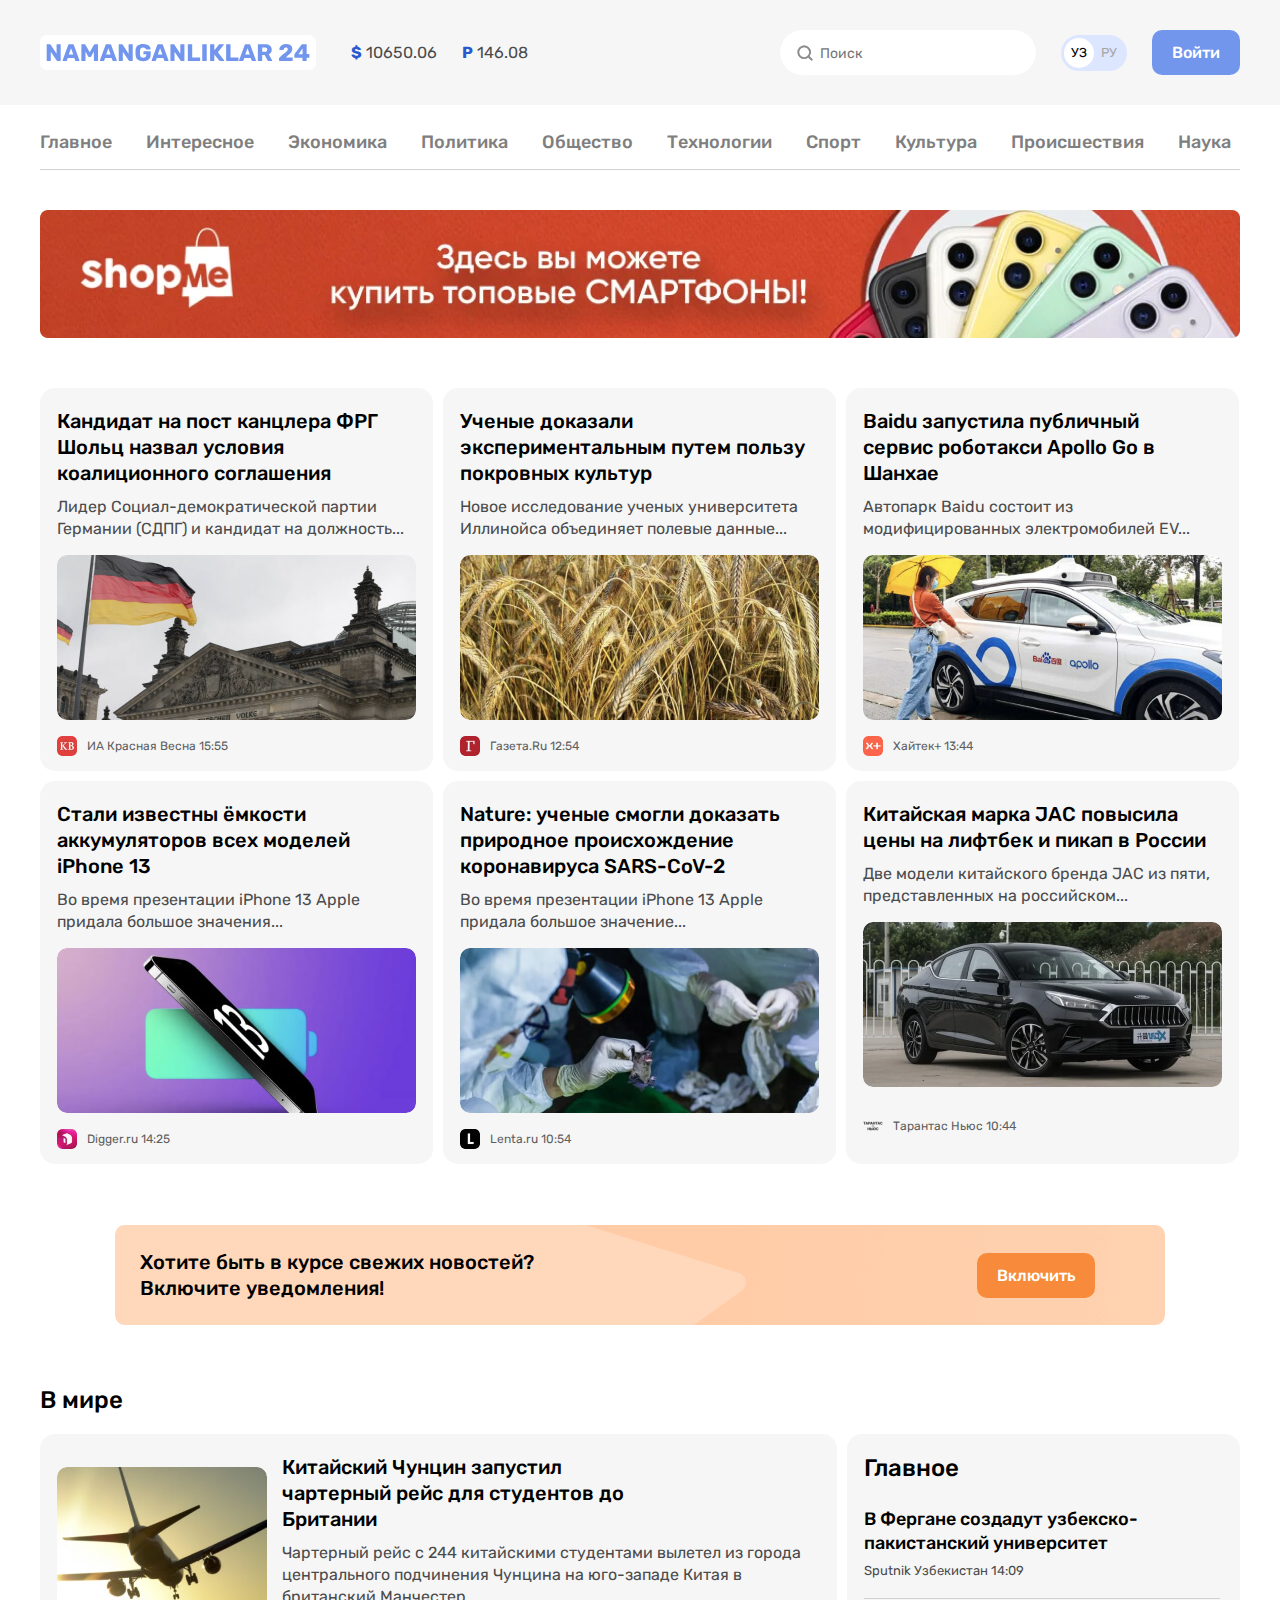
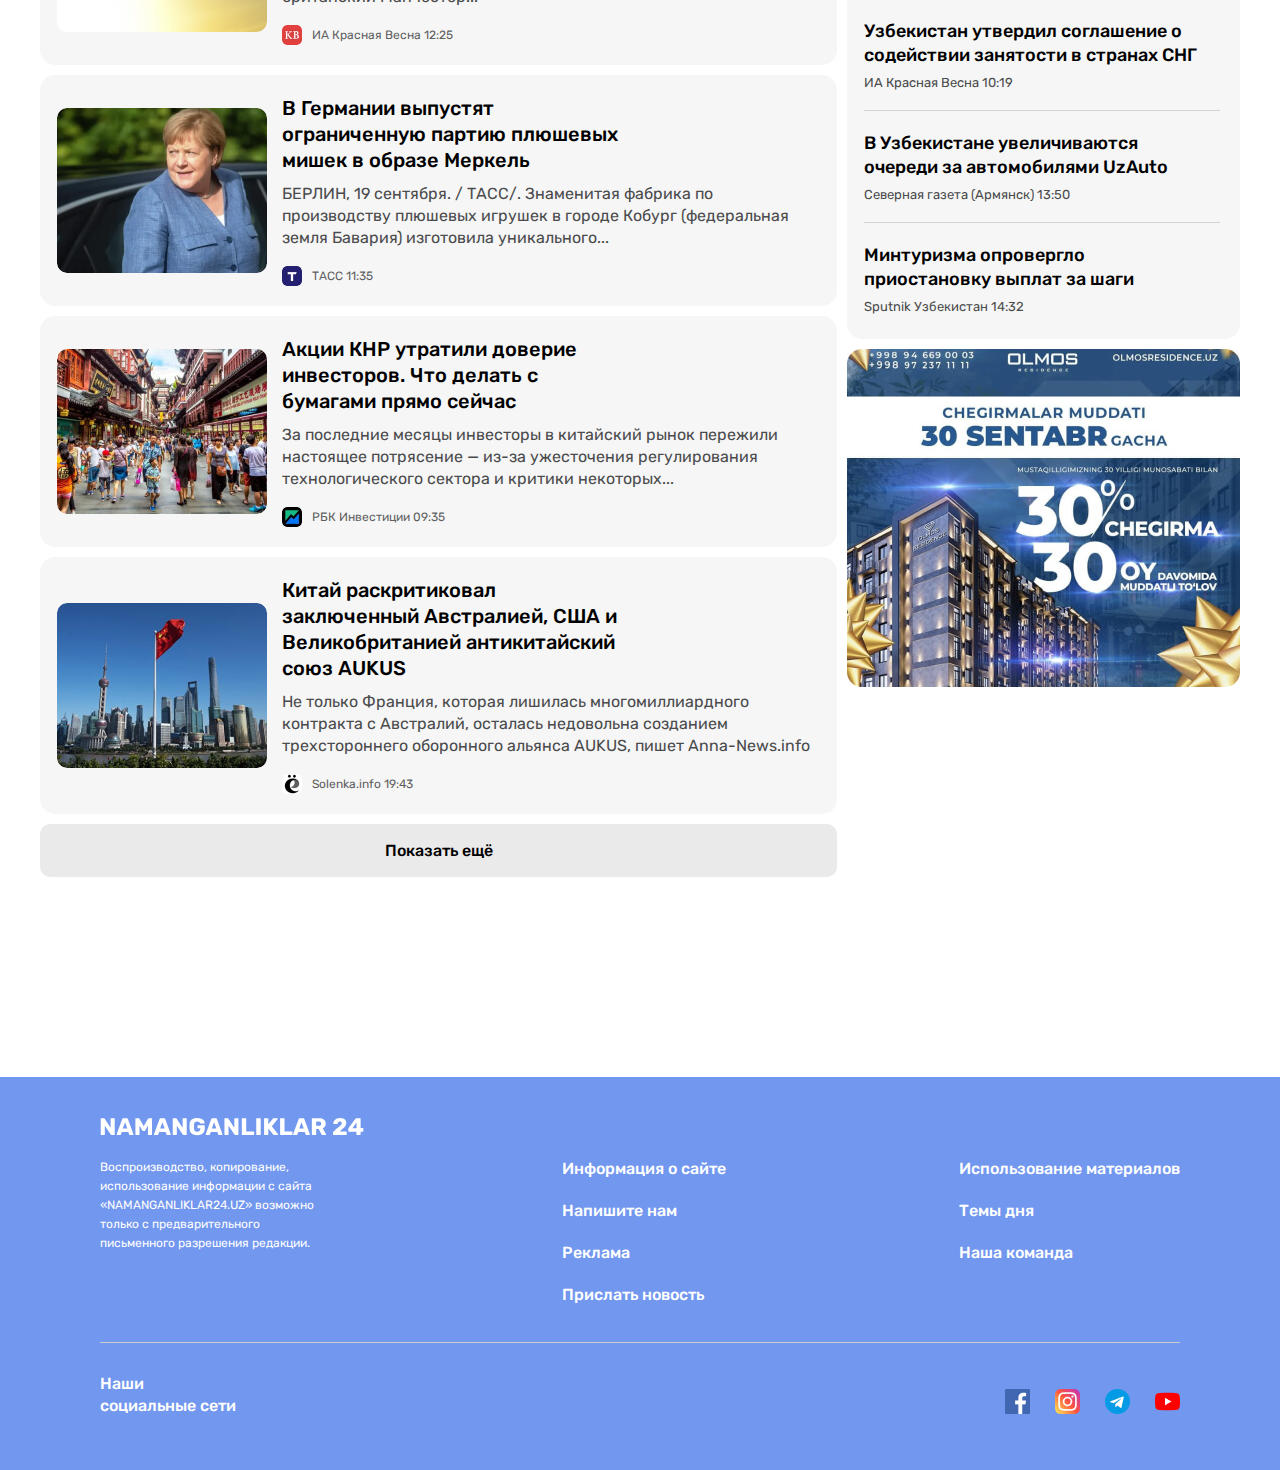
==== commit 0f575c82: "Errors have been corrected" ====
--- a/index.html
+++ b/index.html
@@ -12,7 +12,7 @@
   <link href="https://fonts.googleapis.com/css2?family=Rubik:wght@400;500;700&display=swap" rel="stylesheet">
 
   <!-- STYLESHEETS -->
-  <link rel="stylesheet" href="./css/styles.min.css">
+  <link rel="stylesheet" href="css/styles.min.css">
 </head>
 <body>
 
@@ -45,29 +45,29 @@
           <a class="lang-toggle-link" href="index.html/ru">РУ</a>
         </div>
 
-        <a class="button button-primary" href="contact.html" target="_blank">Войти</a>
+        <a class="button button-primary" href="contact.html">Войти</a>
       </div>
     </div>
 
     <div class="container">
       <nav class="sitenav">
         <ul class="sitenav-list">
-          <li class="sitenav-item"><a class="sitenav-link" href="news.html" target="_blank">Главное</a></li>
-          <li class="sitenav-item"><a class="sitenav-link" href="news.html" target="_blank">Интересное</a></li>
-          <li class="sitenav-item"><a class="sitenav-link" href="news.html" target="_blank">Экономика</a></li>
-          <li class="sitenav-item"><a class="sitenav-link" href="news.html" target="_blank">Политика</a></li>
-          <li class="sitenav-item"><a class="sitenav-link" href="news.html" target="_blank">Общество</a></li>
-          <li class="sitenav-item"><a class="sitenav-link" href="news.html" target="_blank">Технологии</a></li>
-          <li class="sitenav-item"><a class="sitenav-link" href="news.html" target="_blank">Спорт</a></li>
-          <li class="sitenav-item"><a class="sitenav-link" href="news.html" target="_blank">Культура</a></li>
-          <li class="sitenav-item"><a class="sitenav-link" href="news.html" target="_blank">Происшествия</a></li>
-          <li class="sitenav-item"><a class="sitenav-link" href="news.html" target="_blank">Наука</a></li>
+          <li class="sitenav-item"><a class="sitenav-link" href="index.html">Главное</a></li>
+          <li class="sitenav-item"><a class="sitenav-link" href="news.html">Интересное</a></li>
+          <li class="sitenav-item"><a class="sitenav-link" href="news.html">Экономика</a></li>
+          <li class="sitenav-item"><a class="sitenav-link" href="news.html">Политика</a></li>
+          <li class="sitenav-item"><a class="sitenav-link" href="news.html">Общество</a></li>
+          <li class="sitenav-item"><a class="sitenav-link" href="articles.html">Технологии</a></li>
+          <li class="sitenav-item"><a class="sitenav-link" href="news.html">Спорт</a></li>
+          <li class="sitenav-item"><a class="sitenav-link" href="news.html">Культура</a></li>
+          <li class="sitenav-item"><a class="sitenav-link" href="news.html">Происшествия</a></li>
+          <li class="sitenav-item"><a class="sitenav-link" href="news.html">Наука</a></li>
         </ul>
       </nav>
 
       <!-- SITE-HEADER-BANNER -->
       <aside class="site-header-banner">
-        <a class="site-header-banner-link" href="https://olcha.uz" target="_blank">
+        <a class="site-header-banner-link" href="https://shopme.uz" target="_blank">
           <img class="site-header-banner-img" src="img/shopme-banner.jpg" alt="ShopMe banner" width="1200" height="128" srcset="img/shopme-banner.jpg 1x, img/shopme-banner@2x.jpg 2x">
         </a>
       </aside>
@@ -293,7 +293,7 @@
 
             <!-- SITE NEWS BANNER -->
             <aside class="news-banner">
-              <a href="#" class="news-banner-link" target="_blank">
+              <a href="https://olmosresidence.uz/" class="news-banner-link" target="_blank">
                 <img class="right-news-image" src="img/discount.jpg" alt="rek" width="393" height="338" srcset="img/discount.jpg 1x, img/discount@2x.jpg 2x">
               </a>
             </aside>
@@ -324,7 +324,7 @@
                   <a href="#" class="footer-top-link">Информация о сайте</a>
                 </li>
                 <li>
-                  <a href="contact.html" class="footer-top-link" target="_blank">Напишите нам</a>
+                  <a href="contact.html" class="footer-top-link">Напишите нам</a>
                 </li>
                 <li>
                   <a href="#" class="footer-top-link">Реклама</a>
@@ -356,22 +356,22 @@
           </span>
           <ul class="footer-bottom-list">
             <li class="footer-bottom-item">
-              <a href="#" target="_blank" class="footer-bottom-link">
+              <a href="https://www.facebook.com/namanganliklaruz/" target="_blank" class="footer-bottom-link">
                 <img src="img/facebook.png" alt="Facebook" class="footer-bottom-icon" width="25" height="25" srcset="img/facebook.png 1x, img/facebook@2x.png 2x">
               </a>
             </li>
             <li class="footer-bottom-item">
-              <a href="#" target="_blank" class="footer-bottom-link">
+              <a href="https://www.instagram.com/namanganliklar.uz/" target="_blank" class="footer-bottom-link">
                 <img src="img/istagram.png" alt="Istagram" class="footer-bottom-icon" width="25" height="25" srcset="img/istagram.png 1x, img/istagram@2x.png 2x">
               </a>
             </li>
             <li class="footer-bottom-item">
-              <a href="#" target="_blank" class="footer-bottom-link">
+              <a href="https://telegram.me/namanganliklar_uz" target="_blank" class="footer-bottom-link">
                 <img src="img/telegram.png" alt="Telegram" class="footer-bottom-icon" width="25" height="25" srcset="img/telegram.png 1x, img/telegram@2x.png 2x">
               </a>
             </li>
             <li class="footer-bottom-item">
-              <a href="#" target="_blank" class="footer-bottom-link">
+              <a href="https://www.youtube.com/channel/UCRVBm08HIKZVIaio5FwfMtg" target="_blank" class="footer-bottom-link">
                 <img src="img/youtube.png" alt="Youtube" class="footer-bottom-icon" width="25" height="25" srcset="img/youtube.png 1x, img/youtube@2x.png 2x">
               </a>
             </li>
--- a/css/styles.min.css
+++ b/css/styles.min.css
@@ -1 +1 @@
-/*! normalize.css v8.0.1 | MIT License | github.com/necolas/normalize.css */html{line-height:1.15;-webkit-text-size-adjust:100%}body{margin:0}main{display:block}h1{font-size:2em;margin:.67em 0}hr{-webkit-box-sizing:content-box;box-sizing:content-box;height:0;overflow:visible}pre{font-family:monospace,monospace;font-size:1em}a{background-color:transparent}abbr[title]{border-bottom:none;text-decoration:underline;-webkit-text-decoration:underline dotted;text-decoration:underline dotted}b,strong{font-weight:bolder}code,kbd,samp{font-family:monospace,monospace;font-size:1em}small{font-size:80%}sub,sup{font-size:75%;line-height:0;position:relative;vertical-align:baseline}sub{bottom:-.25em}sup{top:-.5em}img{border-style:none}button,input,optgroup,select,textarea{font-family:inherit;font-size:100%;line-height:1.15;margin:0}button,input{overflow:visible}button,select{text-transform:none}[type=button],[type=reset],[type=submit],button{-webkit-appearance:button}[type=button]::-moz-focus-inner,[type=reset]::-moz-focus-inner,[type=submit]::-moz-focus-inner,button::-moz-focus-inner{border-style:none;padding:0}[type=button]:-moz-focusring,[type=reset]:-moz-focusring,[type=submit]:-moz-focusring,button:-moz-focusring{outline:1px dotted ButtonText}fieldset{padding:.35em .75em .625em}legend{-webkit-box-sizing:border-box;box-sizing:border-box;color:inherit;display:table;max-width:100%;padding:0;white-space:normal}progress{vertical-align:baseline}textarea{overflow:auto}[type=checkbox],[type=radio]{-webkit-box-sizing:border-box;box-sizing:border-box;padding:0}[type=number]::-webkit-inner-spin-button,[type=number]::-webkit-outer-spin-button{height:auto}[type=search]{-webkit-appearance:textfield;outline-offset:-2px}[type=search]::-webkit-search-decoration{-webkit-appearance:none}::-webkit-file-upload-button{-webkit-appearance:button;font:inherit}details{display:block}summary{display:list-item}template{display:none}[hidden]{display:none}*{-webkit-box-sizing:border-box;box-sizing:border-box}html{height:100%;scroll-behavior:smooth}body{display:-webkit-box;display:-ms-flexbox;display:flex;-webkit-box-orient:vertical;-webkit-box-direction:normal;-ms-flex-direction:column;flex-direction:column;height:100%;padding:0;margin:0;font-family:Rubik,Arial,sans-serif;font-size:16px;line-height:22px;background-color:#fff;color:#4a4b4c}img{max-width:100%;height:auto}.visually-hidden{clip:rect(0 0 0 0);-webkit-clip-path:inset(50%);clip-path:inset(50%);height:1px;overflow:hidden;position:absolute;white-space:nowrap;width:1px}:focus{outline:2px dashed #7296ec;outline-offset:2px}.button{display:inline-block;padding:13px 20px;border:0;border-radius:10px;font-size:16px;line-height:normal;font-weight:500;text-decoration:none;text-align:center;cursor:pointer}.button:hover{opacity:.8}.button:active{opacity:.6}.button-primary{background-color:#7296ec;color:#fff}.button-orange{background-color:#f78b3b;color:#fff}.container{width:100%;max-width:1240px;padding-left:20px;padding-right:20px;margin-left:auto;margin-right:auto}.site-header-top{padding-top:30px;padding-bottom:30px;margin-bottom:10px;background-color:#f6f6f6}.site-header-top-container{display:-webkit-box;display:-ms-flexbox;display:flex;-webkit-box-align:center;-ms-flex-align:center;align-items:center}.site-header-logo{display:-webkit-box;display:-ms-flexbox;display:flex;padding:8px 6px;margin-right:35px;border-radius:7px;background-color:#fff}.site-header-logo:hover{opacity:.8}.site-header-logo:active{opacity:.6}.currency-rates{display:-webkit-box;display:-ms-flexbox;display:flex;-webkit-box-align:center;-ms-flex-align:center;align-items:center;padding:0;margin:0;margin-right:auto;list-style:none}.currency-rates-item:not(:last-child){margin-right:25px}.currency-rates-type{color:#2959ce}.global-search-form{margin-right:25px}.global-search-form-input{padding-top:15px;padding-right:20px;padding-bottom:13px;padding-left:40px;border:0;border-radius:60px;font-size:14px;line-height:normal;background-image:url(../img/icon-search.svg);background-repeat:no-repeat;background-size:20px;background-position:15px center}.lang-toggle{display:-webkit-box;display:-ms-flexbox;display:flex;padding:3px;margin-right:25px;border-radius:39px;background-color:#dce6ff}.lang-toggle-link{width:30px;height:30px;border-radius:50%;font-size:13px;line-height:30px;color:#a6a6a6;text-align:center;text-decoration:none}.lang-toggle-link-active{background-color:#fff;color:#000}.sitenav{padding-top:12px;padding-bottom:12px;border-bottom:1px solid #d1d1d1;margin-bottom:40px;font-size:18px;font-weight:500;line-height:normal}.sitenav-list{display:-webkit-box;display:-ms-flexbox;display:flex;-ms-flex-wrap:wrap;flex-wrap:wrap;-webkit-box-align:center;-ms-flex-align:center;align-items:center;padding:0;margin:0;list-style:none}.sitenav-item{margin-top:4px;margin-bottom:4px}.sitenav-item:not(:last-child){margin-right:34px}.sitenav-link{display:block;color:#7f7f7f;text-decoration:none}.sitenav-link:hover{color:#7296ec}.sitenav-link:active{opacity:.6}.site-header-banner-link{display:-webkit-box;display:-ms-flexbox;display:flex}.main-content{-webkit-box-flex:1;-ms-flex-positive:1;flex-grow:1;padding-top:50px;padding-bottom:100px}.news-grid{display:-webkit-box;display:-ms-flexbox;display:flex;-ms-flex-wrap:wrap;flex-wrap:wrap;margin-left:-10px;margin-bottom:-10px}.news-grid-item{width:393px;margin-left:10px;margin-bottom:10px}.article-card{display:-webkit-box;display:-ms-flexbox;display:flex;-webkit-box-orient:vertical;-webkit-box-direction:normal;-ms-flex-direction:column;flex-direction:column;padding:20px 17px 15px;border-radius:15px;background-color:#f6f6f6}.article-card-title{margin-top:0;margin-bottom:10px;font-size:20px;font-weight:500;line-height:26px}.article-card-link{display:inline-block;color:#000;text-decoration:none}.article-card-link:hover{color:#7296ec}.article-card-link:active{opacity:.6}.article-card-text{margin-top:0;margin-bottom:15px}.article-card-img{display:block;width:360px;height:165px;margin-top:auto;margin-bottom:16px;border-radius:10px;-o-object-fit:cover;object-fit:cover}.article-card-footer{display:-webkit-box;display:-ms-flexbox;display:flex;-webkit-box-align:center;-ms-flex-align:center;align-items:center}.article-card-source-icon{width:20px;height:20px;margin-right:10px;border-radius:5px}.article-card-source-time{font-size:12px;line-height:normal;color:#5e5f61}.notification-cta{display:-webkit-box;display:-ms-flexbox;display:flex;-webkit-box-pack:justify;-ms-flex-pack:justify;justify-content:space-between;-webkit-box-align:center;-ms-flex-align:center;align-items:center;padding:25px 70px 25px 25px;margin:60px 75px;border-radius:10px;background-image:url(../img/notification-background.png);background-repeat:no-repeat;background-position:center center;background-size:contain}.notification-cta-text{font-size:20px;font-weight:500;line-height:26px;color:#000}.news{padding-bottom:100px}.left-news{max-width:797px;width:100%;margin-right:auto}.news-card-item{display:-webkit-box;display:-ms-flexbox;display:flex;-webkit-box-align:center;-ms-flex-align:center;align-items:center;padding:20px 20px 20px 17px;background-color:#f6f6f6;border-radius:15px;margin-bottom:10px}.left-news-image{width:210px;height:165px;margin-right:15px;border-radius:10px}.left-news-btn{display:-webkit-box;display:-ms-flexbox;display:flex;-webkit-box-pack:center;-ms-flex-pack:center;justify-content:center;color:#000;width:100%;padding:17px 0;background-color:#eaeaea;font-size:16px;font-weight:500;line-height:19px;text-decoration:none;border-radius:10px;margin-top:7px}.left-news-btn:hover{opacity:.8}.left-news-btn:active{opacity:.6}.news-heading{font-size:24px;line-height:28px;font-weight:500;color:#000}.news-content{display:-webkit-box;display:-ms-flexbox;display:flex}.left-news-texts-subtitle{margin-top:10px;margin-bottom:17px}.right-news{max-width:393px;width:100%}.right-news-content{background-color:#f6f6f6;border-radius:15px;padding:20px 20px 25px 17px}.right-news-item-title{font-size:18px;font-weight:500;line-height:24px;margin-top:0;margin-bottom:8px}.right-news-item-title-link{display:inline-block;color:#000;text-decoration:none}.right-news-time{font-size:13px;line-height:15px;font-weight:400}.right-news-heading{margin-top:0;margin-bottom:25px}.right-news-item:not(:last-child){padding-bottom:20px;margin-bottom:20px;border-bottom:1px solid #d2d2d2}.news-banner{margin-top:10px}.right-news-item-title-link:hover{color:#7296ec}.right-news-item-title-link:active{opacity:.6}.footer{padding:40px 0;background-color:#7297ef}.footer-container{margin:0 60px}.footer-top{margin-bottom:30px;border-bottom:1px solid #cecece}.footer-top-item:first-child{width:229px}.footer-top-list-father{display:-webkit-box;display:-ms-flexbox;display:flex;-webkit-box-pack:justify;-ms-flex-pack:justify;justify-content:space-between}.footer-top-text{font-size:12px;font-weight:400;line-height:19px;color:#fff;margin:0}ul{list-style:none;padding:0}.footer-top-link{display:inline-block;text-decoration:none;color:#fff;font-size:16px;font-weight:500;line-height:19px}.footer-top-list li{margin-bottom:20px}.footer-top-link:hover{opacity:.8}.footer-top-link:active{opacity:.6}.footer-bottom-text{color:#fff;font-weight:500}.footer-bottom-list{display:-webkit-box;display:-ms-flexbox;display:flex}.footer-bottom{display:-webkit-box;display:-ms-flexbox;display:flex;-webkit-box-pack:justify;-ms-flex-pack:justify;justify-content:space-between}.footer-bottom-item:not(:last-child){margin-right:25px}.footer-bottom-icon{width:25px;height:25px;display:block}.news-section-banner{width:553px;height:393px}.left{width:696px}.main-input{border:1px solid rgba(0,0,0,.2);border-radius:10px;padding:18px 20px;font-size:16px;width:100%;margin-bottom:10px}.form-groups-wrapper{display:-webkit-box;display:-ms-flexbox;display:flex;-webkit-box-pack:justify;-ms-flex-pack:justify;justify-content:space-between}.form-groups-wrapper:not(:last-child){margin-bottom:10px}.form-group:not(:last-child){margin-bottom:10px}.form-groups-wrapper .form-group{width:calc(50% - 5px);margin-bottom:0}.form-field{display:block;width:100%;padding:18px 20px;border:1px solid rgba(0,0,0,.2);border-radius:10px}.form-field-textarea{min-height:180px;resize:vertical}.definitions-card{padding:20px 25px;margin:0;border-radius:10px;background-color:#f6f6f6;color:#000}.definitions-card-item{padding-top:20px;padding-bottom:20px}.definitions-card-item:not(:last-child){border-bottom:1px solid #d2d2d2}.definitions-card-title{margin-top:0;margin-bottom:7px;font-size:20px;line-height:24px;font-weight:500}.definitions-card-value{margin:0;font-size:16px;line-height:19px}.definitions-card-value a{text-decoration:none;color:#000}.contact-page{margin-bottom:100px}.contact-page-heading{margin-top:0;margin-bottom:20px;font-size:24px;line-height:29px;font-weight:500;color:#000}.contact-page-content{display:-webkit-box;display:-ms-flexbox;display:flex}.contact-page-form{display:-webkit-box;display:-ms-flexbox;display:flex;-webkit-box-orient:vertical;-webkit-box-direction:normal;-ms-flex-direction:column;flex-direction:column;width:696px}.contact-page-form-submit{-ms-flex-item-align:end;align-self:flex-end;margin-top:20px}.contact-page-info{width:494px;margin-left:10px}.articles-content{display:-webkit-box;display:-ms-flexbox;display:flex;-webkit-box-pack:justify;-ms-flex-pack:justify;justify-content:space-between}.left-content{width:797px;border-bottom:1px solid #d2d2d2}.articles-content{padding-bottom:60px}.right-content{width:393px}.articles-title{font-weight:500;font-size:26px;line-height:36px;color:#000;margin-top:30px;margin-bottom:20px}.articles-text{font-weight:400;font-size:20px;line-height:30px;color:#000;margin:0}.articles-text:not(:last-child){margin-bottom:20px}.articles-info{margin-top:25px;margin-bottom:50px}.article-footer-content{display:-webkit-box;display:-ms-flexbox;display:flex}+/*! normalize.css v8.0.1 | MIT License | github.com/necolas/normalize.css */html{line-height:1.15;-webkit-text-size-adjust:100%}body{margin:0}main{display:block}h1{font-size:2em;margin:.67em 0}hr{-webkit-box-sizing:content-box;box-sizing:content-box;height:0;overflow:visible}pre{font-family:monospace,monospace;font-size:1em}a{background-color:transparent}abbr[title]{border-bottom:none;text-decoration:underline;-webkit-text-decoration:underline dotted;text-decoration:underline dotted}b,strong{font-weight:bolder}code,kbd,samp{font-family:monospace,monospace;font-size:1em}small{font-size:80%}sub,sup{font-size:75%;line-height:0;position:relative;vertical-align:baseline}sub{bottom:-.25em}sup{top:-.5em}img{border-style:none}button,input,optgroup,select,textarea{font-family:inherit;font-size:100%;line-height:1.15;margin:0}button,input{overflow:visible}button,select{text-transform:none}[type=button],[type=reset],[type=submit],button{-webkit-appearance:button}[type=button]::-moz-focus-inner,[type=reset]::-moz-focus-inner,[type=submit]::-moz-focus-inner,button::-moz-focus-inner{border-style:none;padding:0}[type=button]:-moz-focusring,[type=reset]:-moz-focusring,[type=submit]:-moz-focusring,button:-moz-focusring{outline:1px dotted ButtonText}fieldset{padding:.35em .75em .625em}legend{-webkit-box-sizing:border-box;box-sizing:border-box;color:inherit;display:table;max-width:100%;padding:0;white-space:normal}progress{vertical-align:baseline}textarea{overflow:auto}[type=checkbox],[type=radio]{-webkit-box-sizing:border-box;box-sizing:border-box;padding:0}[type=number]::-webkit-inner-spin-button,[type=number]::-webkit-outer-spin-button{height:auto}[type=search]{-webkit-appearance:textfield;outline-offset:-2px}[type=search]::-webkit-search-decoration{-webkit-appearance:none}::-webkit-file-upload-button{-webkit-appearance:button;font:inherit}details{display:block}summary{display:list-item}template{display:none}[hidden]{display:none}*{-webkit-box-sizing:border-box;box-sizing:border-box}html{height:100%;scroll-behavior:smooth}body{display:-webkit-box;display:-ms-flexbox;display:flex;-webkit-box-orient:vertical;-webkit-box-direction:normal;-ms-flex-direction:column;flex-direction:column;height:100%;padding:0;margin:0;font-family:Rubik,Arial,sans-serif;font-size:16px;line-height:22px;background-color:#fff;color:#4a4b4c}img{max-width:100%;height:auto}.visually-hidden{clip:rect(0 0 0 0);-webkit-clip-path:inset(50%);clip-path:inset(50%);height:1px;overflow:hidden;position:absolute;white-space:nowrap;width:1px}:focus{outline:2px dashed #7296ec;outline-offset:2px}.button{display:inline-block;padding:13px 20px;border:0;border-radius:10px;font-size:16px;line-height:normal;font-weight:500;text-decoration:none;text-align:center;cursor:pointer}.button:hover{opacity:.8}.button:active{opacity:.6}.button-primary{background-color:#7296ec;color:#fff}.button-orange{background-color:#f78b3b;color:#fff}.container{width:100%;max-width:1240px;padding-left:20px;padding-right:20px;margin-left:auto;margin-right:auto}.site-header-top{padding-top:30px;padding-bottom:30px;margin-bottom:10px;background-color:#f6f6f6}.site-header-top-container{display:-webkit-box;display:-ms-flexbox;display:flex;-webkit-box-align:center;-ms-flex-align:center;align-items:center}.site-header-logo{display:-webkit-box;display:-ms-flexbox;display:flex;padding:8px 6px;margin-right:35px;border-radius:7px;background-color:#fff}.site-header-logo:hover{opacity:.8}.site-header-logo:active{opacity:.6}.currency-rates{display:-webkit-box;display:-ms-flexbox;display:flex;-webkit-box-align:center;-ms-flex-align:center;align-items:center;padding:0;margin:0;margin-right:auto;list-style:none}.currency-rates-item:not(:last-child){margin-right:25px}.currency-rates-type{color:#2959ce}.global-search-form{margin-right:25px}.global-search-form-input{padding-top:15px;padding-right:20px;padding-bottom:13px;padding-left:40px;border:0;border-radius:60px;font-size:14px;line-height:normal;background-image:url(../img/icon-search.svg);background-repeat:no-repeat;background-size:20px;background-position:15px center}.lang-toggle{display:-webkit-box;display:-ms-flexbox;display:flex;padding:3px;margin-right:25px;border-radius:39px;background-color:#dce6ff}.lang-toggle-link{width:30px;height:30px;border-radius:50%;font-size:13px;line-height:30px;color:#a6a6a6;text-align:center;text-decoration:none}.lang-toggle-link-active{background-color:#fff;color:#000}.sitenav{padding-top:12px;padding-bottom:12px;border-bottom:1px solid #d1d1d1;margin-bottom:40px;font-size:18px;font-weight:500;line-height:normal}.sitenav-list{display:-webkit-box;display:-ms-flexbox;display:flex;-ms-flex-wrap:wrap;flex-wrap:wrap;-webkit-box-align:center;-ms-flex-align:center;align-items:center;padding:0;margin:0;list-style:none}.sitenav-item{margin-top:4px;margin-bottom:4px}.sitenav-item:not(:last-child){margin-right:34px}.sitenav-link{display:block;color:#7f7f7f;text-decoration:none}.sitenav-link:hover{color:#7296ec}.sitenav-link:active{opacity:.6}.site-header-banner-link{display:-webkit-box;display:-ms-flexbox;display:flex}.main-content{-webkit-box-flex:1;-ms-flex-positive:1;flex-grow:1;padding-top:50px;padding-bottom:100px}.news-grid{display:-webkit-box;display:-ms-flexbox;display:flex;-ms-flex-wrap:wrap;flex-wrap:wrap;margin-left:-10px;margin-bottom:-10px}.news-grid-item{width:393px;margin-left:10px;margin-bottom:10px}.article-card{display:-webkit-box;display:-ms-flexbox;display:flex;-webkit-box-orient:vertical;-webkit-box-direction:normal;-ms-flex-direction:column;flex-direction:column;padding:20px 17px 15px;border-radius:15px;background-color:#f6f6f6}.article-card-title{margin-top:0;margin-bottom:10px;font-size:20px;font-weight:500;line-height:26px;width:345px}.article-card-link{display:inline-block;color:#000;text-decoration:none}.article-card-link:hover{color:#7296ec}.article-card-link:active{opacity:.6}.article-card-text{margin-top:0;margin-bottom:15px}.article-card-img{display:block;width:360px;height:165px;margin-top:auto;margin-bottom:16px;border-radius:10px;-o-object-fit:cover;object-fit:cover}.article-card-footer{display:-webkit-box;display:-ms-flexbox;display:flex;-webkit-box-align:center;-ms-flex-align:center;align-items:center;-webkit-box-flex:1;-ms-flex-positive:1;flex-grow:1}.article-card-source-icon{width:20px;height:20px;margin-right:10px;border-radius:5px}.article-card-source-time{font-size:12px;line-height:normal;color:#5e5f61}.notification-cta{display:-webkit-box;display:-ms-flexbox;display:flex;-webkit-box-pack:justify;-ms-flex-pack:justify;justify-content:space-between;-webkit-box-align:center;-ms-flex-align:center;align-items:center;padding:25px 70px 25px 25px;margin:60px 75px;border-radius:10px;background-image:url(../img/notification-background.png);background-repeat:no-repeat;background-position:center center;background-size:contain}.notification-cta-text{font-size:20px;font-weight:500;line-height:26px;color:#000}.news{padding-bottom:100px}.left-news{max-width:797px;width:100%;margin-right:auto}.news-card-item{display:-webkit-box;display:-ms-flexbox;display:flex;-webkit-box-align:center;-ms-flex-align:center;align-items:center;padding:20px 20px 20px 17px;background-color:#f6f6f6;border-radius:15px;margin-bottom:10px}.left-news-image{width:210px;height:165px;margin-right:15px;border-radius:10px}.left-news-btn{display:-webkit-box;display:-ms-flexbox;display:flex;-webkit-box-pack:center;-ms-flex-pack:center;justify-content:center;color:#000;width:100%;padding:17px 0;background-color:#eaeaea;font-size:16px;font-weight:500;line-height:19px;text-decoration:none;border-radius:10px;margin-top:7px}.left-news-btn:hover{opacity:.8}.left-news-btn:active{opacity:.6}.news-heading{font-size:24px;line-height:28px;font-weight:500;color:#000}.news-content{display:-webkit-box;display:-ms-flexbox;display:flex}.left-news-texts-subtitle{margin-top:10px;margin-bottom:17px}.right-news{max-width:393px;width:100%}.right-news-content{background-color:#f6f6f6;border-radius:15px;padding:20px 20px 25px 17px}.right-news-item-title{font-size:18px;font-weight:500;line-height:24px;margin-top:0;margin-bottom:8px;width:346px}.right-news-item-title-link{display:inline-block;color:#000;text-decoration:none}.right-news-time{font-size:13px;line-height:15px;font-weight:400}.right-news-heading{margin-top:0;margin-bottom:25px}.right-news-item:not(:last-child){padding-bottom:20px;margin-bottom:20px;border-bottom:1px solid #d2d2d2}.news-banner{margin-top:10px}.right-news-item-title-link:hover{color:#7296ec}.right-news-item-title-link:active{opacity:.6}.right-news-image{width:393px;height:338px;display:block}.footer{padding:40px 0;background-color:#7297ef}.footer-container{margin:0 60px}.footer-top{margin-bottom:30px;border-bottom:1px solid #cecece}.footer-top-item:first-child{width:229px}.footer-top-list-father{display:-webkit-box;display:-ms-flexbox;display:flex;-webkit-box-pack:justify;-ms-flex-pack:justify;justify-content:space-between}.footer-top-text{font-size:12px;font-weight:400;line-height:19px;color:#fff;margin:0}ul{list-style:none;padding:0}.footer-top-link{display:inline-block;text-decoration:none;color:#fff;font-size:16px;font-weight:500;line-height:19px}.footer-top-list li{margin-bottom:20px}.footer-top-link:hover{opacity:.8}.footer-top-link:active{opacity:.6}.footer-bottom-text{color:#fff;font-weight:500}.footer-bottom-list{display:-webkit-box;display:-ms-flexbox;display:flex}.footer-bottom{display:-webkit-box;display:-ms-flexbox;display:flex;-webkit-box-pack:justify;-ms-flex-pack:justify;justify-content:space-between}.footer-bottom-item:not(:last-child){margin-right:25px}.footer-bottom-icon{width:25px;height:25px;display:block}.news-section-banner{width:553px;height:393px}.left{width:696px}.main-input{border:1px solid rgba(0,0,0,.2);border-radius:10px;padding:18px 20px;font-size:16px;width:100%;margin-bottom:10px}.form-groups-wrapper{display:-webkit-box;display:-ms-flexbox;display:flex;-webkit-box-pack:justify;-ms-flex-pack:justify;justify-content:space-between}.form-groups-wrapper:not(:last-child){margin-bottom:10px}.form-group:not(:last-child){margin-bottom:10px}.form-groups-wrapper .form-group{width:calc(50% - 5px);margin-bottom:0}.form-field{display:block;width:100%;padding:18px 20px;border:1px solid rgba(0,0,0,.2);border-radius:10px}.form-field-textarea{min-height:180px;resize:vertical}.definitions-card{padding:20px 25px;margin:0;border-radius:10px;background-color:#f6f6f6;color:#000}.definitions-card-item{padding-top:20px;padding-bottom:20px}.definitions-card-item:not(:last-child){border-bottom:1px solid #d2d2d2}.definitions-card-title{margin-top:0;margin-bottom:7px;font-size:20px;line-height:24px;font-weight:500}.definitions-card-value{margin:0;font-size:16px;text-decoration:none;color:#000;line-height:19px;font-style:normal}.contact-page{margin-bottom:100px}.contact-page-heading{margin-top:0;margin-bottom:20px;font-size:24px;line-height:29px;font-weight:500;color:#000}.contact-page-content{display:-webkit-box;display:-ms-flexbox;display:flex}.contact-page-form{display:-webkit-box;display:-ms-flexbox;display:flex;-webkit-box-orient:vertical;-webkit-box-direction:normal;-ms-flex-direction:column;flex-direction:column;width:696px}.contact-page-form-submit{-ms-flex-item-align:end;align-self:flex-end;margin-top:20px}.contact-page-info{width:494px;margin-left:10px}.articles-content{display:-webkit-box;display:-ms-flexbox;display:flex;-webkit-box-pack:justify;-ms-flex-pack:justify;justify-content:space-between}.left-content{width:797px;border-bottom:1px solid #d2d2d2}.articles-content{padding-bottom:60px}.right-content{width:393px}.articles-title{font-weight:500;font-size:26px;line-height:36px;color:#000;margin-top:30px;margin-bottom:20px}.articles-text{font-weight:400;font-size:20px;line-height:30px;color:#000;margin:0}.articles-text:not(:last-child){margin-bottom:20px}.articles-info{margin-top:25px;margin-bottom:50px}.article-footer-content{display:-webkit-box;display:-ms-flexbox;display:flex}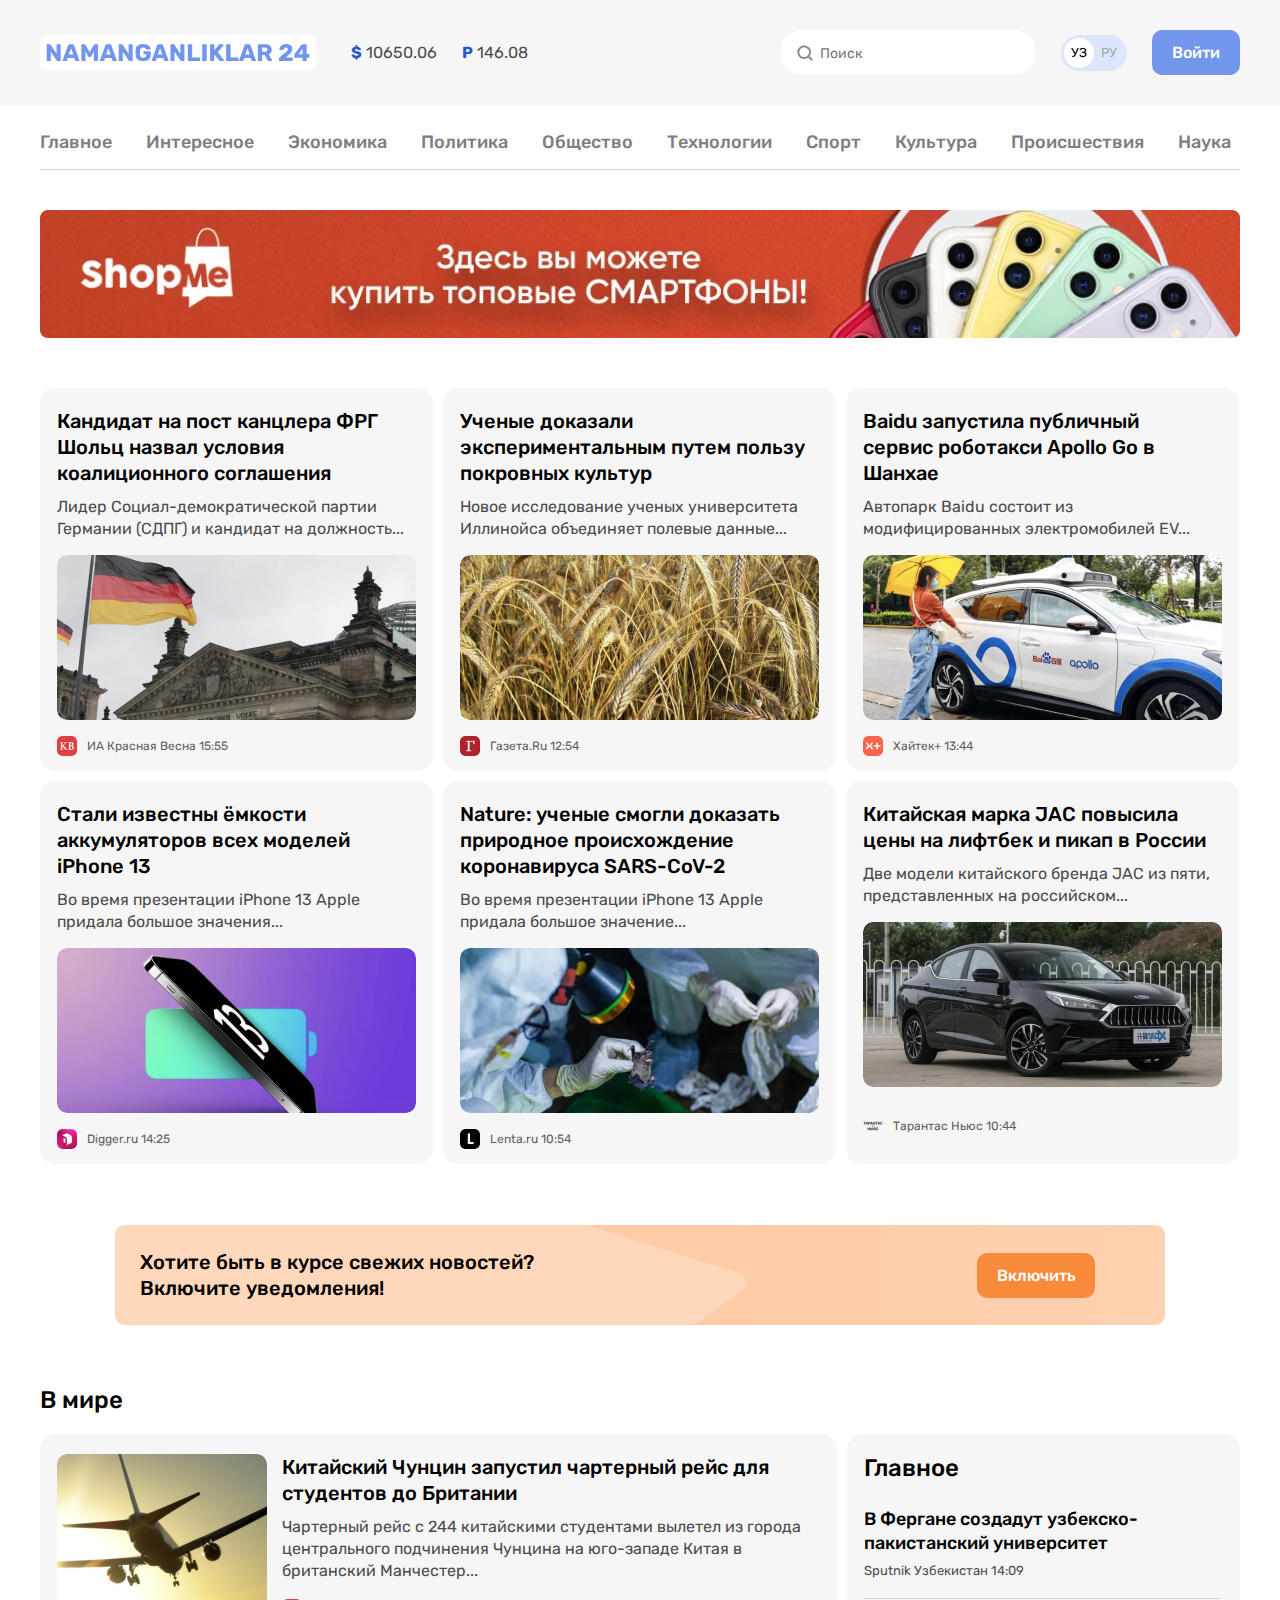
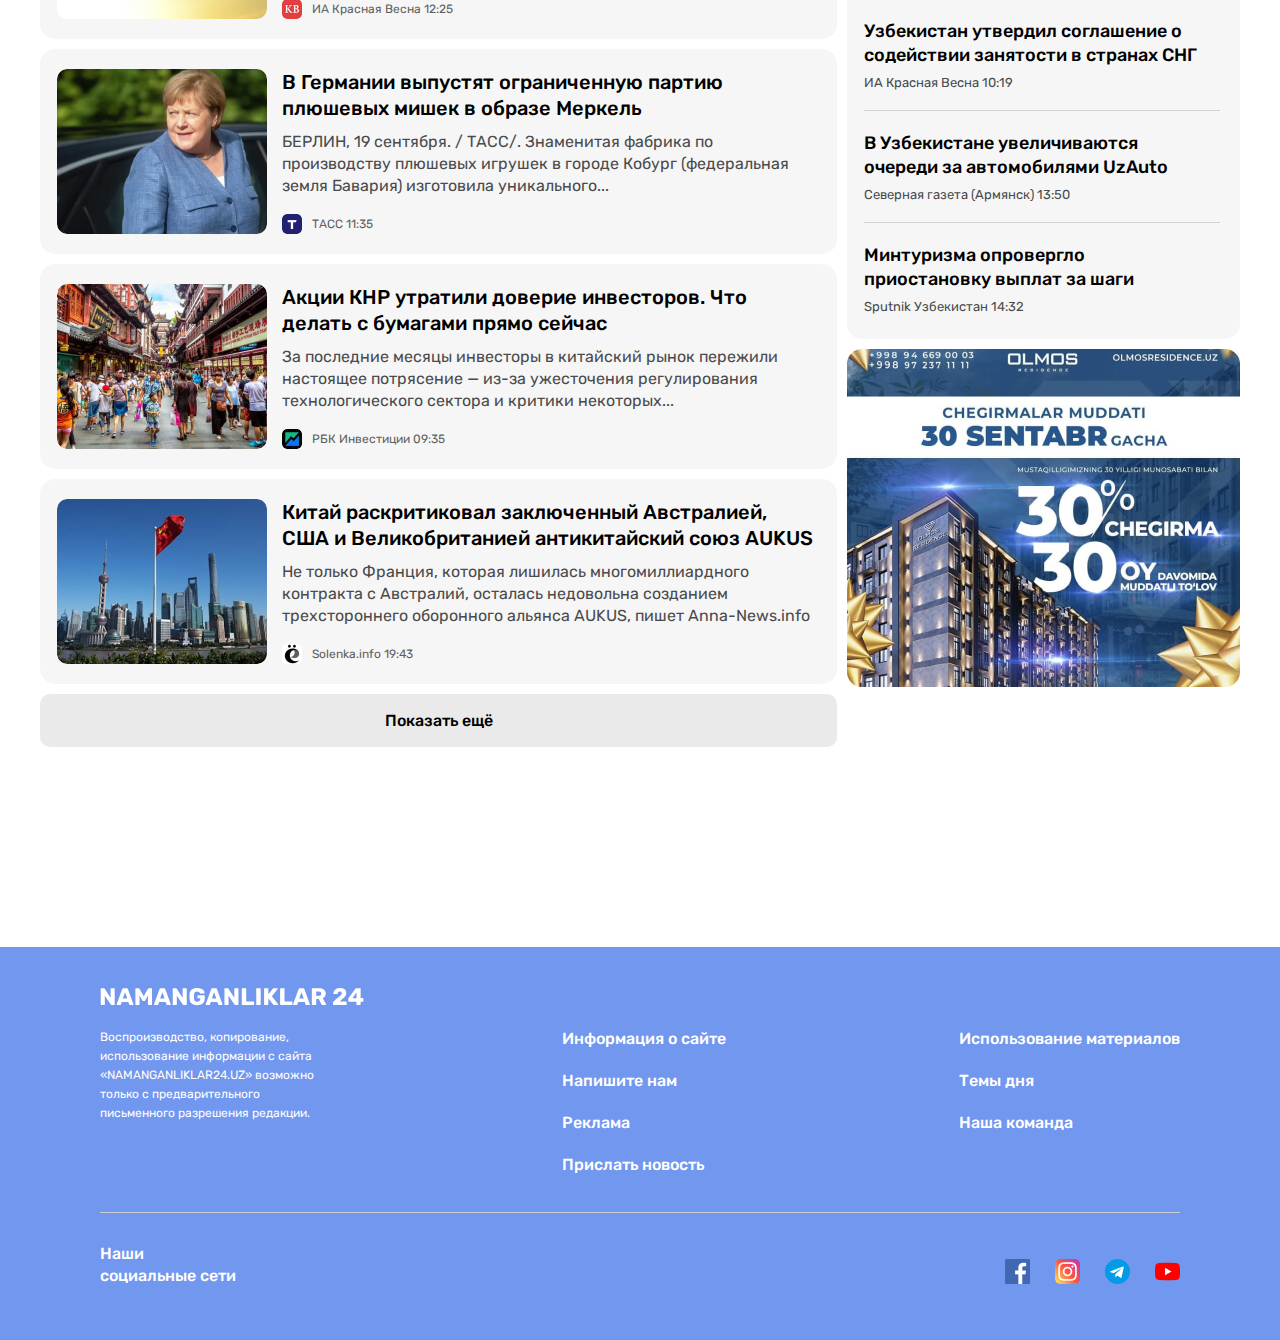
==== commit ac7fc9eb: "Errors have been corrected" ====
--- a/index.html
+++ b/index.html
@@ -110,7 +110,7 @@
           </article>
           <article class="news-grid-item article-card">
             <h3 class="article-card-title">
-              <a class="article-card-link" href="#">Baidu запустила публичный сервис роботакси Apollo Go в Шанхае</a>
+              <a class="article-card-link article-heading" href="#">Baidu запустила публичный сервис роботакси Apollo Go в Шанхае</a>
             </h3>
             <p class="article-card-text">Автопарк Baidu состоит из модифицированных электромобилей EV...</p>
             <img class="article-card-img" src="img/baidu.jpg" alt="Baidu запустила публичный сервис роботакси Apollo Go в Шанхае" width="360" height="165" srcset="img/baidu.jpg 1x, img/baidu@2x.jpg 2x">
@@ -151,7 +151,7 @@
             </footer>
           </article>
           <article class="news-grid-item article-card">
-            <h3 class="article-card-title">
+            <h3 class="article-card-title article-heading">
               <a class="article-card-link" href="#">Китайская марка JAC повысила цены на лифтбек и пикап в России</a>
             </h3>
             <p class="article-card-text">Две модели китайского бренда JAC из пяти, представленных на российском...</p>
--- a/css/styles.min.css
+++ b/css/styles.min.css
@@ -1 +1 @@
-/*! normalize.css v8.0.1 | MIT License | github.com/necolas/normalize.css */html{line-height:1.15;-webkit-text-size-adjust:100%}body{margin:0}main{display:block}h1{font-size:2em;margin:.67em 0}hr{-webkit-box-sizing:content-box;box-sizing:content-box;height:0;overflow:visible}pre{font-family:monospace,monospace;font-size:1em}a{background-color:transparent}abbr[title]{border-bottom:none;text-decoration:underline;-webkit-text-decoration:underline dotted;text-decoration:underline dotted}b,strong{font-weight:bolder}code,kbd,samp{font-family:monospace,monospace;font-size:1em}small{font-size:80%}sub,sup{font-size:75%;line-height:0;position:relative;vertical-align:baseline}sub{bottom:-.25em}sup{top:-.5em}img{border-style:none}button,input,optgroup,select,textarea{font-family:inherit;font-size:100%;line-height:1.15;margin:0}button,input{overflow:visible}button,select{text-transform:none}[type=button],[type=reset],[type=submit],button{-webkit-appearance:button}[type=button]::-moz-focus-inner,[type=reset]::-moz-focus-inner,[type=submit]::-moz-focus-inner,button::-moz-focus-inner{border-style:none;padding:0}[type=button]:-moz-focusring,[type=reset]:-moz-focusring,[type=submit]:-moz-focusring,button:-moz-focusring{outline:1px dotted ButtonText}fieldset{padding:.35em .75em .625em}legend{-webkit-box-sizing:border-box;box-sizing:border-box;color:inherit;display:table;max-width:100%;padding:0;white-space:normal}progress{vertical-align:baseline}textarea{overflow:auto}[type=checkbox],[type=radio]{-webkit-box-sizing:border-box;box-sizing:border-box;padding:0}[type=number]::-webkit-inner-spin-button,[type=number]::-webkit-outer-spin-button{height:auto}[type=search]{-webkit-appearance:textfield;outline-offset:-2px}[type=search]::-webkit-search-decoration{-webkit-appearance:none}::-webkit-file-upload-button{-webkit-appearance:button;font:inherit}details{display:block}summary{display:list-item}template{display:none}[hidden]{display:none}*{-webkit-box-sizing:border-box;box-sizing:border-box}html{height:100%;scroll-behavior:smooth}body{display:-webkit-box;display:-ms-flexbox;display:flex;-webkit-box-orient:vertical;-webkit-box-direction:normal;-ms-flex-direction:column;flex-direction:column;height:100%;padding:0;margin:0;font-family:Rubik,Arial,sans-serif;font-size:16px;line-height:22px;background-color:#fff;color:#4a4b4c}img{max-width:100%;height:auto}.visually-hidden{clip:rect(0 0 0 0);-webkit-clip-path:inset(50%);clip-path:inset(50%);height:1px;overflow:hidden;position:absolute;white-space:nowrap;width:1px}:focus{outline:2px dashed #7296ec;outline-offset:2px}.button{display:inline-block;padding:13px 20px;border:0;border-radius:10px;font-size:16px;line-height:normal;font-weight:500;text-decoration:none;text-align:center;cursor:pointer}.button:hover{opacity:.8}.button:active{opacity:.6}.button-primary{background-color:#7296ec;color:#fff}.button-orange{background-color:#f78b3b;color:#fff}.container{width:100%;max-width:1240px;padding-left:20px;padding-right:20px;margin-left:auto;margin-right:auto}.site-header-top{padding-top:30px;padding-bottom:30px;margin-bottom:10px;background-color:#f6f6f6}.site-header-top-container{display:-webkit-box;display:-ms-flexbox;display:flex;-webkit-box-align:center;-ms-flex-align:center;align-items:center}.site-header-logo{display:-webkit-box;display:-ms-flexbox;display:flex;padding:8px 6px;margin-right:35px;border-radius:7px;background-color:#fff}.site-header-logo:hover{opacity:.8}.site-header-logo:active{opacity:.6}.currency-rates{display:-webkit-box;display:-ms-flexbox;display:flex;-webkit-box-align:center;-ms-flex-align:center;align-items:center;padding:0;margin:0;margin-right:auto;list-style:none}.currency-rates-item:not(:last-child){margin-right:25px}.currency-rates-type{color:#2959ce}.global-search-form{margin-right:25px}.global-search-form-input{padding-top:15px;padding-right:20px;padding-bottom:13px;padding-left:40px;border:0;border-radius:60px;font-size:14px;line-height:normal;background-image:url(../img/icon-search.svg);background-repeat:no-repeat;background-size:20px;background-position:15px center}.lang-toggle{display:-webkit-box;display:-ms-flexbox;display:flex;padding:3px;margin-right:25px;border-radius:39px;background-color:#dce6ff}.lang-toggle-link{width:30px;height:30px;border-radius:50%;font-size:13px;line-height:30px;color:#a6a6a6;text-align:center;text-decoration:none}.lang-toggle-link-active{background-color:#fff;color:#000}.sitenav{padding-top:12px;padding-bottom:12px;border-bottom:1px solid #d1d1d1;margin-bottom:40px;font-size:18px;font-weight:500;line-height:normal}.sitenav-list{display:-webkit-box;display:-ms-flexbox;display:flex;-ms-flex-wrap:wrap;flex-wrap:wrap;-webkit-box-align:center;-ms-flex-align:center;align-items:center;padding:0;margin:0;list-style:none}.sitenav-item{margin-top:4px;margin-bottom:4px}.sitenav-item:not(:last-child){margin-right:34px}.sitenav-link{display:block;color:#7f7f7f;text-decoration:none}.sitenav-link:hover{color:#7296ec}.sitenav-link:active{opacity:.6}.site-header-banner-link{display:-webkit-box;display:-ms-flexbox;display:flex}.main-content{-webkit-box-flex:1;-ms-flex-positive:1;flex-grow:1;padding-top:50px;padding-bottom:100px}.news-grid{display:-webkit-box;display:-ms-flexbox;display:flex;-ms-flex-wrap:wrap;flex-wrap:wrap;margin-left:-10px;margin-bottom:-10px}.news-grid-item{width:393px;margin-left:10px;margin-bottom:10px}.article-card{display:-webkit-box;display:-ms-flexbox;display:flex;-webkit-box-orient:vertical;-webkit-box-direction:normal;-ms-flex-direction:column;flex-direction:column;padding:20px 17px 15px;border-radius:15px;background-color:#f6f6f6}.article-card-title{margin-top:0;margin-bottom:10px;font-size:20px;font-weight:500;line-height:26px;width:345px}.article-card-link{display:inline-block;color:#000;text-decoration:none}.article-card-link:hover{color:#7296ec}.article-card-link:active{opacity:.6}.article-card-text{margin-top:0;margin-bottom:15px}.article-card-img{display:block;width:360px;height:165px;margin-top:auto;margin-bottom:16px;border-radius:10px;-o-object-fit:cover;object-fit:cover}.article-card-footer{display:-webkit-box;display:-ms-flexbox;display:flex;-webkit-box-align:center;-ms-flex-align:center;align-items:center;-webkit-box-flex:1;-ms-flex-positive:1;flex-grow:1}.article-card-source-icon{width:20px;height:20px;margin-right:10px;border-radius:5px}.article-card-source-time{font-size:12px;line-height:normal;color:#5e5f61}.notification-cta{display:-webkit-box;display:-ms-flexbox;display:flex;-webkit-box-pack:justify;-ms-flex-pack:justify;justify-content:space-between;-webkit-box-align:center;-ms-flex-align:center;align-items:center;padding:25px 70px 25px 25px;margin:60px 75px;border-radius:10px;background-image:url(../img/notification-background.png);background-repeat:no-repeat;background-position:center center;background-size:contain}.notification-cta-text{font-size:20px;font-weight:500;line-height:26px;color:#000}.news{padding-bottom:100px}.left-news{max-width:797px;width:100%;margin-right:auto}.news-card-item{display:-webkit-box;display:-ms-flexbox;display:flex;-webkit-box-align:center;-ms-flex-align:center;align-items:center;padding:20px 20px 20px 17px;background-color:#f6f6f6;border-radius:15px;margin-bottom:10px}.left-news-image{width:210px;height:165px;margin-right:15px;border-radius:10px}.left-news-btn{display:-webkit-box;display:-ms-flexbox;display:flex;-webkit-box-pack:center;-ms-flex-pack:center;justify-content:center;color:#000;width:100%;padding:17px 0;background-color:#eaeaea;font-size:16px;font-weight:500;line-height:19px;text-decoration:none;border-radius:10px;margin-top:7px}.left-news-btn:hover{opacity:.8}.left-news-btn:active{opacity:.6}.news-heading{font-size:24px;line-height:28px;font-weight:500;color:#000}.news-content{display:-webkit-box;display:-ms-flexbox;display:flex}.left-news-texts-subtitle{margin-top:10px;margin-bottom:17px}.right-news{max-width:393px;width:100%}.right-news-content{background-color:#f6f6f6;border-radius:15px;padding:20px 20px 25px 17px}.right-news-item-title{font-size:18px;font-weight:500;line-height:24px;margin-top:0;margin-bottom:8px;width:346px}.right-news-item-title-link{display:inline-block;color:#000;text-decoration:none}.right-news-time{font-size:13px;line-height:15px;font-weight:400}.right-news-heading{margin-top:0;margin-bottom:25px}.right-news-item:not(:last-child){padding-bottom:20px;margin-bottom:20px;border-bottom:1px solid #d2d2d2}.news-banner{margin-top:10px}.right-news-item-title-link:hover{color:#7296ec}.right-news-item-title-link:active{opacity:.6}.right-news-image{width:393px;height:338px;display:block}.footer{padding:40px 0;background-color:#7297ef}.footer-container{margin:0 60px}.footer-top{margin-bottom:30px;border-bottom:1px solid #cecece}.footer-top-item:first-child{width:229px}.footer-top-list-father{display:-webkit-box;display:-ms-flexbox;display:flex;-webkit-box-pack:justify;-ms-flex-pack:justify;justify-content:space-between}.footer-top-text{font-size:12px;font-weight:400;line-height:19px;color:#fff;margin:0}ul{list-style:none;padding:0}.footer-top-link{display:inline-block;text-decoration:none;color:#fff;font-size:16px;font-weight:500;line-height:19px}.footer-top-list li{margin-bottom:20px}.footer-top-link:hover{opacity:.8}.footer-top-link:active{opacity:.6}.footer-bottom-text{color:#fff;font-weight:500}.footer-bottom-list{display:-webkit-box;display:-ms-flexbox;display:flex}.footer-bottom{display:-webkit-box;display:-ms-flexbox;display:flex;-webkit-box-pack:justify;-ms-flex-pack:justify;justify-content:space-between}.footer-bottom-item:not(:last-child){margin-right:25px}.footer-bottom-icon{width:25px;height:25px;display:block}.news-section-banner{width:553px;height:393px}.left{width:696px}.main-input{border:1px solid rgba(0,0,0,.2);border-radius:10px;padding:18px 20px;font-size:16px;width:100%;margin-bottom:10px}.form-groups-wrapper{display:-webkit-box;display:-ms-flexbox;display:flex;-webkit-box-pack:justify;-ms-flex-pack:justify;justify-content:space-between}.form-groups-wrapper:not(:last-child){margin-bottom:10px}.form-group:not(:last-child){margin-bottom:10px}.form-groups-wrapper .form-group{width:calc(50% - 5px);margin-bottom:0}.form-field{display:block;width:100%;padding:18px 20px;border:1px solid rgba(0,0,0,.2);border-radius:10px}.form-field-textarea{min-height:180px;resize:vertical}.definitions-card{padding:20px 25px;margin:0;border-radius:10px;background-color:#f6f6f6;color:#000}.definitions-card-item{padding-top:20px;padding-bottom:20px}.definitions-card-item:not(:last-child){border-bottom:1px solid #d2d2d2}.definitions-card-title{margin-top:0;margin-bottom:7px;font-size:20px;line-height:24px;font-weight:500}.definitions-card-value{margin:0;font-size:16px;text-decoration:none;color:#000;line-height:19px;font-style:normal}.contact-page{margin-bottom:100px}.contact-page-heading{margin-top:0;margin-bottom:20px;font-size:24px;line-height:29px;font-weight:500;color:#000}.contact-page-content{display:-webkit-box;display:-ms-flexbox;display:flex}.contact-page-form{display:-webkit-box;display:-ms-flexbox;display:flex;-webkit-box-orient:vertical;-webkit-box-direction:normal;-ms-flex-direction:column;flex-direction:column;width:696px}.contact-page-form-submit{-ms-flex-item-align:end;align-self:flex-end;margin-top:20px}.contact-page-info{width:494px;margin-left:10px}.articles-content{display:-webkit-box;display:-ms-flexbox;display:flex;-webkit-box-pack:justify;-ms-flex-pack:justify;justify-content:space-between}.left-content{width:797px;border-bottom:1px solid #d2d2d2}.articles-content{padding-bottom:60px}.right-content{width:393px}.articles-title{font-weight:500;font-size:26px;line-height:36px;color:#000;margin-top:30px;margin-bottom:20px}.articles-text{font-weight:400;font-size:20px;line-height:30px;color:#000;margin:0}.articles-text:not(:last-child){margin-bottom:20px}.articles-info{margin-top:25px;margin-bottom:50px}.article-footer-content{display:-webkit-box;display:-ms-flexbox;display:flex}+/*! normalize.css v8.0.1 | MIT License | github.com/necolas/normalize.css */html{line-height:1.15;-webkit-text-size-adjust:100%}body{margin:0}main{display:block}h1{font-size:2em;margin:.67em 0}hr{-webkit-box-sizing:content-box;box-sizing:content-box;height:0;overflow:visible}pre{font-family:monospace,monospace;font-size:1em}a{background-color:transparent}abbr[title]{border-bottom:none;text-decoration:underline;-webkit-text-decoration:underline dotted;text-decoration:underline dotted}b,strong{font-weight:bolder}code,kbd,samp{font-family:monospace,monospace;font-size:1em}small{font-size:80%}sub,sup{font-size:75%;line-height:0;position:relative;vertical-align:baseline}sub{bottom:-.25em}sup{top:-.5em}img{border-style:none}button,input,optgroup,select,textarea{font-family:inherit;font-size:100%;line-height:1.15;margin:0}button,input{overflow:visible}button,select{text-transform:none}[type=button],[type=reset],[type=submit],button{-webkit-appearance:button}[type=button]::-moz-focus-inner,[type=reset]::-moz-focus-inner,[type=submit]::-moz-focus-inner,button::-moz-focus-inner{border-style:none;padding:0}[type=button]:-moz-focusring,[type=reset]:-moz-focusring,[type=submit]:-moz-focusring,button:-moz-focusring{outline:1px dotted ButtonText}fieldset{padding:.35em .75em .625em}legend{-webkit-box-sizing:border-box;box-sizing:border-box;color:inherit;display:table;max-width:100%;padding:0;white-space:normal}progress{vertical-align:baseline}textarea{overflow:auto}[type=checkbox],[type=radio]{-webkit-box-sizing:border-box;box-sizing:border-box;padding:0}[type=number]::-webkit-inner-spin-button,[type=number]::-webkit-outer-spin-button{height:auto}[type=search]{-webkit-appearance:textfield;outline-offset:-2px}[type=search]::-webkit-search-decoration{-webkit-appearance:none}::-webkit-file-upload-button{-webkit-appearance:button;font:inherit}details{display:block}summary{display:list-item}template{display:none}[hidden]{display:none}*{-webkit-box-sizing:border-box;box-sizing:border-box}html{height:100%;scroll-behavior:smooth}body{display:-webkit-box;display:-ms-flexbox;display:flex;-webkit-box-orient:vertical;-webkit-box-direction:normal;-ms-flex-direction:column;flex-direction:column;height:100%;padding:0;margin:0;font-family:Rubik,Arial,sans-serif;font-size:16px;line-height:22px;background-color:#fff;color:#4a4b4c}img{max-width:100%;height:auto}.visually-hidden{clip:rect(0 0 0 0);-webkit-clip-path:inset(50%);clip-path:inset(50%);height:1px;overflow:hidden;position:absolute;white-space:nowrap;width:1px}:focus{outline:2px dashed #7296ec;outline-offset:2px}.button{display:inline-block;padding:13px 20px;border:0;border-radius:10px;font-size:16px;line-height:normal;font-weight:500;text-decoration:none;text-align:center;cursor:pointer}.button:hover{opacity:.8}.button:active{opacity:.6}.button-primary{background-color:#7296ec;color:#fff}.button-orange{background-color:#f78b3b;color:#fff}.container{width:100%;max-width:1240px;padding-left:20px;padding-right:20px;margin-left:auto;margin-right:auto}.site-header-top{padding-top:30px;padding-bottom:30px;margin-bottom:10px;background-color:#f6f6f6}.site-header-top-container{display:-webkit-box;display:-ms-flexbox;display:flex;-webkit-box-align:center;-ms-flex-align:center;align-items:center}.site-header-logo{display:-webkit-box;display:-ms-flexbox;display:flex;padding:8px 6px;margin-right:35px;border-radius:7px;background-color:#fff}.site-header-logo:hover{opacity:.8}.site-header-logo:active{opacity:.6}.currency-rates{display:-webkit-box;display:-ms-flexbox;display:flex;-webkit-box-align:center;-ms-flex-align:center;align-items:center;padding:0;margin:0;margin-right:auto;list-style:none}.currency-rates-item:not(:last-child){margin-right:25px}.currency-rates-type{color:#2959ce}.global-search-form{margin-right:25px}.global-search-form-input{padding-top:15px;padding-right:20px;padding-bottom:13px;padding-left:40px;border:0;border-radius:60px;font-size:14px;line-height:normal;background-image:url(../img/icon-search.svg);background-repeat:no-repeat;background-size:20px;background-position:15px center}.lang-toggle{display:-webkit-box;display:-ms-flexbox;display:flex;padding:3px;margin-right:25px;border-radius:39px;background-color:#dce6ff}.lang-toggle-link{width:30px;height:30px;border-radius:50%;font-size:13px;line-height:30px;color:#a6a6a6;text-align:center;text-decoration:none}.lang-toggle-link-active{background-color:#fff;color:#000}.sitenav{padding-top:12px;padding-bottom:12px;border-bottom:1px solid #d1d1d1;margin-bottom:40px;font-size:18px;font-weight:500;line-height:normal}.sitenav-list{display:-webkit-box;display:-ms-flexbox;display:flex;-ms-flex-wrap:wrap;flex-wrap:wrap;-webkit-box-align:center;-ms-flex-align:center;align-items:center;padding:0;margin:0;list-style:none}.sitenav-item{margin-top:4px;margin-bottom:4px}.sitenav-item:not(:last-child){margin-right:34px}.sitenav-link{display:block;color:#7f7f7f;text-decoration:none}.sitenav-link:hover{color:#7296ec}.sitenav-link:active{opacity:.6}.site-header-banner-link{display:-webkit-box;display:-ms-flexbox;display:flex}.main-content{-webkit-box-flex:1;-ms-flex-positive:1;flex-grow:1;padding-top:50px;padding-bottom:100px}.news-grid{display:-webkit-box;display:-ms-flexbox;display:flex;-ms-flex-wrap:wrap;flex-wrap:wrap;margin-left:-10px;margin-bottom:-10px}.news-grid-item{width:393px;margin-left:10px;margin-bottom:10px}.article-card{display:-webkit-box;display:-ms-flexbox;display:flex;-webkit-box-orient:vertical;-webkit-box-direction:normal;-ms-flex-direction:column;flex-direction:column;padding:20px 17px 15px;border-radius:15px;background-color:#f6f6f6}.article-card-title{margin-top:0;margin-bottom:10px;font-size:20px;font-weight:500;line-height:26px;}.article-heading{width:346px;}.article-card-link{display:inline-block;color:#000;text-decoration:none}.article-card-link:hover{color:#7296ec}.article-card-link:active{opacity:.6}.article-card-text{margin-top:0;margin-bottom:15px}.article-card-img{display:block;width:360px;height:165px;margin-top:auto;margin-bottom:16px;border-radius:10px;-o-object-fit:cover;object-fit:cover}.article-card-footer{display:-webkit-box;display:-ms-flexbox;display:flex;-webkit-box-align:center;-ms-flex-align:center;align-items:center;-webkit-box-flex:1;-ms-flex-positive:1;flex-grow:1}.article-card-source-icon{width:20px;height:20px;margin-right:10px;border-radius:5px}.article-card-source-time{font-size:12px;line-height:normal;color:#5e5f61}.notification-cta{display:-webkit-box;display:-ms-flexbox;display:flex;-webkit-box-pack:justify;-ms-flex-pack:justify;justify-content:space-between;-webkit-box-align:center;-ms-flex-align:center;align-items:center;padding:25px 70px 25px 25px;margin:60px 75px;border-radius:10px;background-image:url(../img/notification-background.png);background-repeat:no-repeat;background-position:center center;background-size:contain}.notification-cta-text{font-size:20px;font-weight:500;line-height:26px;color:#000}.news{padding-bottom:100px}.left-news{max-width:797px;width:100%;margin-right:auto}.news-card-item{display:-webkit-box;display:-ms-flexbox;display:flex;-webkit-box-align:center;-ms-flex-align:center;align-items:center;padding:20px 20px 20px 17px;background-color:#f6f6f6;border-radius:15px;margin-bottom:10px}.left-news-image{width:210px;height:165px;margin-right:15px;border-radius:10px}.left-news-btn{display:-webkit-box;display:-ms-flexbox;display:flex;-webkit-box-pack:center;-ms-flex-pack:center;justify-content:center;color:#000;width:100%;padding:17px 0;background-color:#eaeaea;font-size:16px;font-weight:500;line-height:19px;text-decoration:none;border-radius:10px;margin-top:7px}.left-news-btn:hover{opacity:.8}.left-news-btn:active{opacity:.6}.news-heading{font-size:24px;line-height:28px;font-weight:500;color:#000}.news-content{display:-webkit-box;display:-ms-flexbox;display:flex}.left-news-texts-subtitle{margin-top:10px;margin-bottom:17px}.right-news{max-width:393px;width:100%}.right-news-content{background-color:#f6f6f6;border-radius:15px;padding:20px 20px 25px 17px}.right-news-item-title{font-size:18px;font-weight:500;line-height:24px;margin-top:0;margin-bottom:8px;width:346px}.right-news-item-title-link{display:inline-block;color:#000;text-decoration:none}.right-news-time{font-size:13px;line-height:15px;font-weight:400}.right-news-heading{margin-top:0;margin-bottom:25px}.right-news-item:not(:last-child){padding-bottom:20px;margin-bottom:20px;border-bottom:1px solid #d2d2d2}.news-banner{margin-top:10px}.right-news-item-title-link:hover{color:#7296ec}.right-news-item-title-link:active{opacity:.6}.right-news-image{width:393px;height:338px;display:block}.footer{padding:40px 0;background-color:#7297ef}.footer-container{margin:0 60px}.footer-top{margin-bottom:30px;border-bottom:1px solid #cecece}.footer-top-item:first-child{width:229px}.footer-top-list-father{display:-webkit-box;display:-ms-flexbox;display:flex;-webkit-box-pack:justify;-ms-flex-pack:justify;justify-content:space-between}.footer-top-text{font-size:12px;font-weight:400;line-height:19px;color:#fff;margin:0}ul{list-style:none;padding:0}.footer-top-link{display:inline-block;text-decoration:none;color:#fff;font-size:16px;font-weight:500;line-height:19px}.footer-top-list li{margin-bottom:20px}.footer-top-link:hover{opacity:.8}.footer-top-link:active{opacity:.6}.footer-bottom-text{color:#fff;font-weight:500}.footer-bottom-list{display:-webkit-box;display:-ms-flexbox;display:flex}.footer-bottom{display:-webkit-box;display:-ms-flexbox;display:flex;-webkit-box-pack:justify;-ms-flex-pack:justify;justify-content:space-between}.footer-bottom-item:not(:last-child){margin-right:25px}.footer-bottom-icon{width:25px;height:25px;display:block}.news-section-banner{width:553px;height:393px}.left{width:696px}.main-input{border:1px solid rgba(0,0,0,.2);border-radius:10px;padding:18px 20px;font-size:16px;width:100%;margin-bottom:10px}.form-groups-wrapper{display:-webkit-box;display:-ms-flexbox;display:flex;-webkit-box-pack:justify;-ms-flex-pack:justify;justify-content:space-between}.form-groups-wrapper:not(:last-child){margin-bottom:10px}.form-group:not(:last-child){margin-bottom:10px}.form-groups-wrapper .form-group{width:calc(50% - 5px);margin-bottom:0}.form-field{display:block;width:100%;padding:18px 20px;border:1px solid rgba(0,0,0,.2);border-radius:10px}.form-field-textarea{min-height:180px;resize:vertical}.definitions-card{padding:20px 25px;margin:0;border-radius:10px;background-color:#f6f6f6;color:#000}.definitions-card-item{padding-top:20px;padding-bottom:20px}.definitions-card-item:not(:last-child){border-bottom:1px solid #d2d2d2}.definitions-card-title{margin-top:0;margin-bottom:7px;font-size:20px;line-height:24px;font-weight:500}.definitions-card-value{margin:0;font-size:16px;text-decoration:none;color:#000;line-height:19px;font-style:normal}.contact-page{margin-bottom:100px}.contact-page-heading{margin-top:0;margin-bottom:20px;font-size:24px;line-height:29px;font-weight:500;color:#000}.contact-page-content{display:-webkit-box;display:-ms-flexbox;display:flex}.contact-page-form{display:-webkit-box;display:-ms-flexbox;display:flex;-webkit-box-orient:vertical;-webkit-box-direction:normal;-ms-flex-direction:column;flex-direction:column;width:696px}.contact-page-form-submit{-ms-flex-item-align:end;align-self:flex-end;margin-top:20px}.contact-page-info{width:494px;margin-left:10px}.articles-content{display:-webkit-box;display:-ms-flexbox;display:flex;-webkit-box-pack:justify;-ms-flex-pack:justify;justify-content:space-between}.left-content{width:797px;border-bottom:1px solid #d2d2d2}.articles-content{padding-bottom:60px}.right-content{width:393px}.articles-title{font-weight:500;font-size:26px;line-height:36px;color:#000;margin-top:30px;margin-bottom:20px}.articles-text{font-weight:400;font-size:20px;line-height:30px;color:#000;margin:0}.articles-text:not(:last-child){margin-bottom:20px}.articles-info{margin-top:25px;margin-bottom:50px}.article-footer-content{display:-webkit-box;display:-ms-flexbox;display:flex}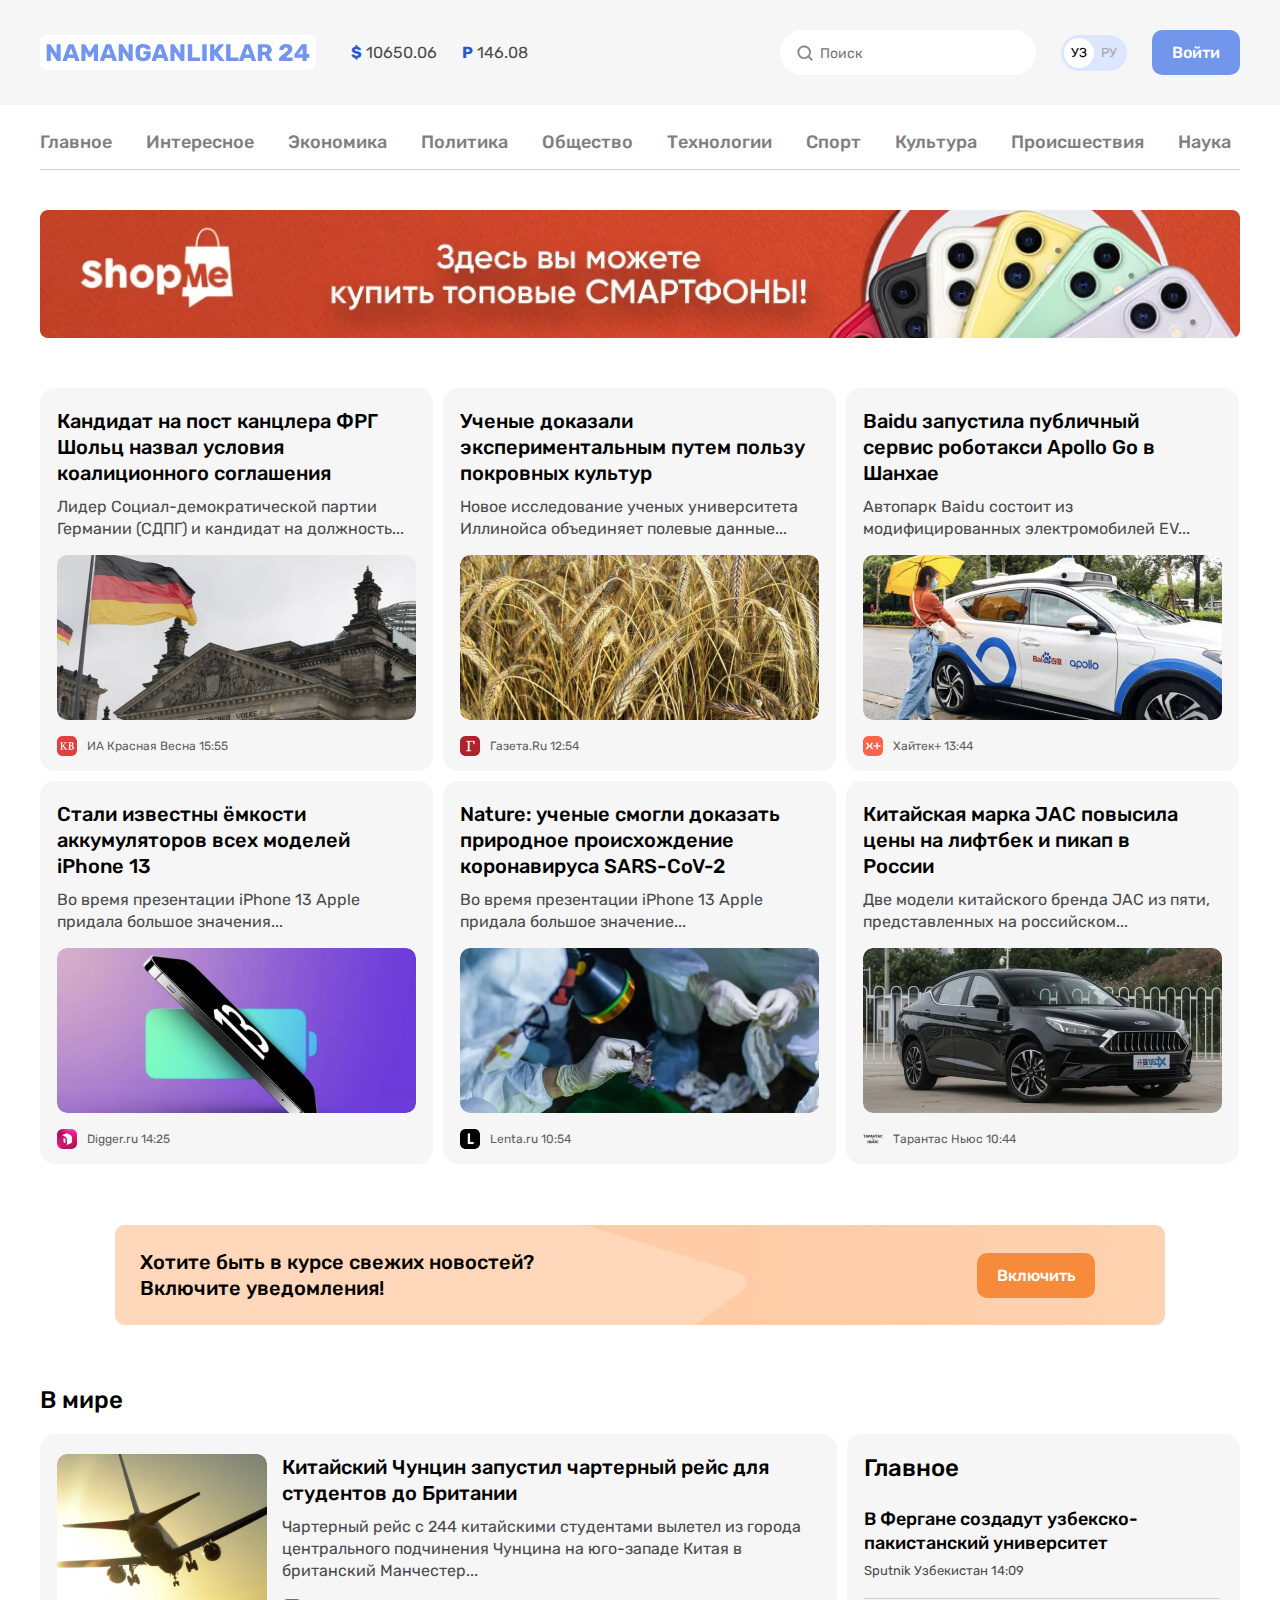
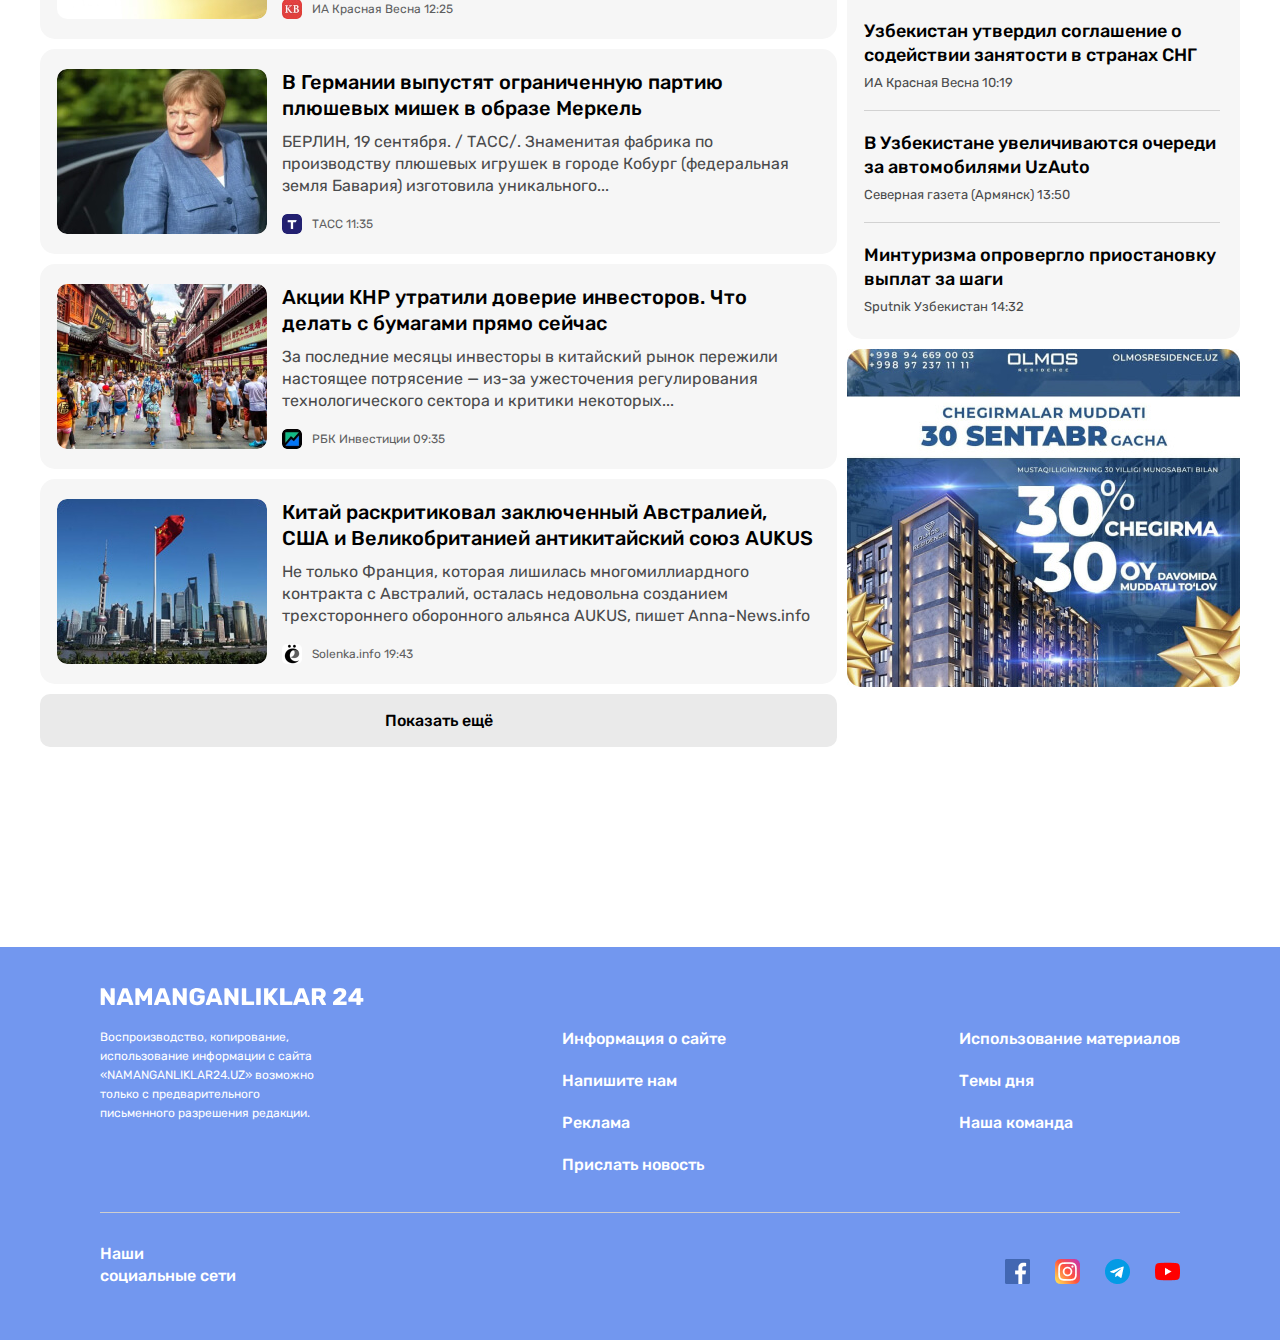
==== commit 0656b6db: "Errors have been corrected" ====
--- a/index.html
+++ b/index.html
@@ -294,7 +294,7 @@
             <!-- SITE NEWS BANNER -->
             <aside class="news-banner">
               <a href="https://olmosresidence.uz/" class="news-banner-link" target="_blank">
-                <img class="right-news-image" src="img/discount.jpg" alt="rek" width="393" height="338" srcset="img/discount.jpg 1x, img/discount@2x.jpg 2x">
+                <img class="news-right-news-image" src="img/discount.jpg" alt="rek" width="393" height="338" srcset="img/discount.jpg 1x, img/discount@2x.jpg 2x">
               </a>
             </aside>
 
@@ -309,7 +309,7 @@
     <div class="container">
       <div class="footer-content footer-container">
         <div class="footer-top">
-          <a href="#" class="footer-content-image">
+          <a href="index.html" class="footer-content-image">
             <img class="footer-content-img" src="img/footer-logo.svg" alt="Footer logo" width="264" height="28" srcset="img/footer-logo.svg 1x, img/footer-logo@2x.svg 2x">
           </a>
           <ul class="footer-top-list-father">
--- a/css/styles.min.css
+++ b/css/styles.min.css
@@ -1 +1 @@
-/*! normalize.css v8.0.1 | MIT License | github.com/necolas/normalize.css */html{line-height:1.15;-webkit-text-size-adjust:100%}body{margin:0}main{display:block}h1{font-size:2em;margin:.67em 0}hr{-webkit-box-sizing:content-box;box-sizing:content-box;height:0;overflow:visible}pre{font-family:monospace,monospace;font-size:1em}a{background-color:transparent}abbr[title]{border-bottom:none;text-decoration:underline;-webkit-text-decoration:underline dotted;text-decoration:underline dotted}b,strong{font-weight:bolder}code,kbd,samp{font-family:monospace,monospace;font-size:1em}small{font-size:80%}sub,sup{font-size:75%;line-height:0;position:relative;vertical-align:baseline}sub{bottom:-.25em}sup{top:-.5em}img{border-style:none}button,input,optgroup,select,textarea{font-family:inherit;font-size:100%;line-height:1.15;margin:0}button,input{overflow:visible}button,select{text-transform:none}[type=button],[type=reset],[type=submit],button{-webkit-appearance:button}[type=button]::-moz-focus-inner,[type=reset]::-moz-focus-inner,[type=submit]::-moz-focus-inner,button::-moz-focus-inner{border-style:none;padding:0}[type=button]:-moz-focusring,[type=reset]:-moz-focusring,[type=submit]:-moz-focusring,button:-moz-focusring{outline:1px dotted ButtonText}fieldset{padding:.35em .75em .625em}legend{-webkit-box-sizing:border-box;box-sizing:border-box;color:inherit;display:table;max-width:100%;padding:0;white-space:normal}progress{vertical-align:baseline}textarea{overflow:auto}[type=checkbox],[type=radio]{-webkit-box-sizing:border-box;box-sizing:border-box;padding:0}[type=number]::-webkit-inner-spin-button,[type=number]::-webkit-outer-spin-button{height:auto}[type=search]{-webkit-appearance:textfield;outline-offset:-2px}[type=search]::-webkit-search-decoration{-webkit-appearance:none}::-webkit-file-upload-button{-webkit-appearance:button;font:inherit}details{display:block}summary{display:list-item}template{display:none}[hidden]{display:none}*{-webkit-box-sizing:border-box;box-sizing:border-box}html{height:100%;scroll-behavior:smooth}body{display:-webkit-box;display:-ms-flexbox;display:flex;-webkit-box-orient:vertical;-webkit-box-direction:normal;-ms-flex-direction:column;flex-direction:column;height:100%;padding:0;margin:0;font-family:Rubik,Arial,sans-serif;font-size:16px;line-height:22px;background-color:#fff;color:#4a4b4c}img{max-width:100%;height:auto}.visually-hidden{clip:rect(0 0 0 0);-webkit-clip-path:inset(50%);clip-path:inset(50%);height:1px;overflow:hidden;position:absolute;white-space:nowrap;width:1px}:focus{outline:2px dashed #7296ec;outline-offset:2px}.button{display:inline-block;padding:13px 20px;border:0;border-radius:10px;font-size:16px;line-height:normal;font-weight:500;text-decoration:none;text-align:center;cursor:pointer}.button:hover{opacity:.8}.button:active{opacity:.6}.button-primary{background-color:#7296ec;color:#fff}.button-orange{background-color:#f78b3b;color:#fff}.container{width:100%;max-width:1240px;padding-left:20px;padding-right:20px;margin-left:auto;margin-right:auto}.site-header-top{padding-top:30px;padding-bottom:30px;margin-bottom:10px;background-color:#f6f6f6}.site-header-top-container{display:-webkit-box;display:-ms-flexbox;display:flex;-webkit-box-align:center;-ms-flex-align:center;align-items:center}.site-header-logo{display:-webkit-box;display:-ms-flexbox;display:flex;padding:8px 6px;margin-right:35px;border-radius:7px;background-color:#fff}.site-header-logo:hover{opacity:.8}.site-header-logo:active{opacity:.6}.currency-rates{display:-webkit-box;display:-ms-flexbox;display:flex;-webkit-box-align:center;-ms-flex-align:center;align-items:center;padding:0;margin:0;margin-right:auto;list-style:none}.currency-rates-item:not(:last-child){margin-right:25px}.currency-rates-type{color:#2959ce}.global-search-form{margin-right:25px}.global-search-form-input{padding-top:15px;padding-right:20px;padding-bottom:13px;padding-left:40px;border:0;border-radius:60px;font-size:14px;line-height:normal;background-image:url(../img/icon-search.svg);background-repeat:no-repeat;background-size:20px;background-position:15px center}.lang-toggle{display:-webkit-box;display:-ms-flexbox;display:flex;padding:3px;margin-right:25px;border-radius:39px;background-color:#dce6ff}.lang-toggle-link{width:30px;height:30px;border-radius:50%;font-size:13px;line-height:30px;color:#a6a6a6;text-align:center;text-decoration:none}.lang-toggle-link-active{background-color:#fff;color:#000}.sitenav{padding-top:12px;padding-bottom:12px;border-bottom:1px solid #d1d1d1;margin-bottom:40px;font-size:18px;font-weight:500;line-height:normal}.sitenav-list{display:-webkit-box;display:-ms-flexbox;display:flex;-ms-flex-wrap:wrap;flex-wrap:wrap;-webkit-box-align:center;-ms-flex-align:center;align-items:center;padding:0;margin:0;list-style:none}.sitenav-item{margin-top:4px;margin-bottom:4px}.sitenav-item:not(:last-child){margin-right:34px}.sitenav-link{display:block;color:#7f7f7f;text-decoration:none}.sitenav-link:hover{color:#7296ec}.sitenav-link:active{opacity:.6}.site-header-banner-link{display:-webkit-box;display:-ms-flexbox;display:flex}.main-content{-webkit-box-flex:1;-ms-flex-positive:1;flex-grow:1;padding-top:50px;padding-bottom:100px}.news-grid{display:-webkit-box;display:-ms-flexbox;display:flex;-ms-flex-wrap:wrap;flex-wrap:wrap;margin-left:-10px;margin-bottom:-10px}.news-grid-item{width:393px;margin-left:10px;margin-bottom:10px}.article-card{display:-webkit-box;display:-ms-flexbox;display:flex;-webkit-box-orient:vertical;-webkit-box-direction:normal;-ms-flex-direction:column;flex-direction:column;padding:20px 17px 15px;border-radius:15px;background-color:#f6f6f6}.article-card-title{margin-top:0;margin-bottom:10px;font-size:20px;font-weight:500;line-height:26px;}.article-heading{width:346px;}.article-card-link{display:inline-block;color:#000;text-decoration:none}.article-card-link:hover{color:#7296ec}.article-card-link:active{opacity:.6}.article-card-text{margin-top:0;margin-bottom:15px}.article-card-img{display:block;width:360px;height:165px;margin-top:auto;margin-bottom:16px;border-radius:10px;-o-object-fit:cover;object-fit:cover}.article-card-footer{display:-webkit-box;display:-ms-flexbox;display:flex;-webkit-box-align:center;-ms-flex-align:center;align-items:center;-webkit-box-flex:1;-ms-flex-positive:1;flex-grow:1}.article-card-source-icon{width:20px;height:20px;margin-right:10px;border-radius:5px}.article-card-source-time{font-size:12px;line-height:normal;color:#5e5f61}.notification-cta{display:-webkit-box;display:-ms-flexbox;display:flex;-webkit-box-pack:justify;-ms-flex-pack:justify;justify-content:space-between;-webkit-box-align:center;-ms-flex-align:center;align-items:center;padding:25px 70px 25px 25px;margin:60px 75px;border-radius:10px;background-image:url(../img/notification-background.png);background-repeat:no-repeat;background-position:center center;background-size:contain}.notification-cta-text{font-size:20px;font-weight:500;line-height:26px;color:#000}.news{padding-bottom:100px}.left-news{max-width:797px;width:100%;margin-right:auto}.news-card-item{display:-webkit-box;display:-ms-flexbox;display:flex;-webkit-box-align:center;-ms-flex-align:center;align-items:center;padding:20px 20px 20px 17px;background-color:#f6f6f6;border-radius:15px;margin-bottom:10px}.left-news-image{width:210px;height:165px;margin-right:15px;border-radius:10px}.left-news-btn{display:-webkit-box;display:-ms-flexbox;display:flex;-webkit-box-pack:center;-ms-flex-pack:center;justify-content:center;color:#000;width:100%;padding:17px 0;background-color:#eaeaea;font-size:16px;font-weight:500;line-height:19px;text-decoration:none;border-radius:10px;margin-top:7px}.left-news-btn:hover{opacity:.8}.left-news-btn:active{opacity:.6}.news-heading{font-size:24px;line-height:28px;font-weight:500;color:#000}.news-content{display:-webkit-box;display:-ms-flexbox;display:flex}.left-news-texts-subtitle{margin-top:10px;margin-bottom:17px}.right-news{max-width:393px;width:100%}.right-news-content{background-color:#f6f6f6;border-radius:15px;padding:20px 20px 25px 17px}.right-news-item-title{font-size:18px;font-weight:500;line-height:24px;margin-top:0;margin-bottom:8px;width:346px}.right-news-item-title-link{display:inline-block;color:#000;text-decoration:none}.right-news-time{font-size:13px;line-height:15px;font-weight:400}.right-news-heading{margin-top:0;margin-bottom:25px}.right-news-item:not(:last-child){padding-bottom:20px;margin-bottom:20px;border-bottom:1px solid #d2d2d2}.news-banner{margin-top:10px}.right-news-item-title-link:hover{color:#7296ec}.right-news-item-title-link:active{opacity:.6}.right-news-image{width:393px;height:338px;display:block}.footer{padding:40px 0;background-color:#7297ef}.footer-container{margin:0 60px}.footer-top{margin-bottom:30px;border-bottom:1px solid #cecece}.footer-top-item:first-child{width:229px}.footer-top-list-father{display:-webkit-box;display:-ms-flexbox;display:flex;-webkit-box-pack:justify;-ms-flex-pack:justify;justify-content:space-between}.footer-top-text{font-size:12px;font-weight:400;line-height:19px;color:#fff;margin:0}ul{list-style:none;padding:0}.footer-top-link{display:inline-block;text-decoration:none;color:#fff;font-size:16px;font-weight:500;line-height:19px}.footer-top-list li{margin-bottom:20px}.footer-top-link:hover{opacity:.8}.footer-top-link:active{opacity:.6}.footer-bottom-text{color:#fff;font-weight:500}.footer-bottom-list{display:-webkit-box;display:-ms-flexbox;display:flex}.footer-bottom{display:-webkit-box;display:-ms-flexbox;display:flex;-webkit-box-pack:justify;-ms-flex-pack:justify;justify-content:space-between}.footer-bottom-item:not(:last-child){margin-right:25px}.footer-bottom-icon{width:25px;height:25px;display:block}.news-section-banner{width:553px;height:393px}.left{width:696px}.main-input{border:1px solid rgba(0,0,0,.2);border-radius:10px;padding:18px 20px;font-size:16px;width:100%;margin-bottom:10px}.form-groups-wrapper{display:-webkit-box;display:-ms-flexbox;display:flex;-webkit-box-pack:justify;-ms-flex-pack:justify;justify-content:space-between}.form-groups-wrapper:not(:last-child){margin-bottom:10px}.form-group:not(:last-child){margin-bottom:10px}.form-groups-wrapper .form-group{width:calc(50% - 5px);margin-bottom:0}.form-field{display:block;width:100%;padding:18px 20px;border:1px solid rgba(0,0,0,.2);border-radius:10px}.form-field-textarea{min-height:180px;resize:vertical}.definitions-card{padding:20px 25px;margin:0;border-radius:10px;background-color:#f6f6f6;color:#000}.definitions-card-item{padding-top:20px;padding-bottom:20px}.definitions-card-item:not(:last-child){border-bottom:1px solid #d2d2d2}.definitions-card-title{margin-top:0;margin-bottom:7px;font-size:20px;line-height:24px;font-weight:500}.definitions-card-value{margin:0;font-size:16px;text-decoration:none;color:#000;line-height:19px;font-style:normal}.contact-page{margin-bottom:100px}.contact-page-heading{margin-top:0;margin-bottom:20px;font-size:24px;line-height:29px;font-weight:500;color:#000}.contact-page-content{display:-webkit-box;display:-ms-flexbox;display:flex}.contact-page-form{display:-webkit-box;display:-ms-flexbox;display:flex;-webkit-box-orient:vertical;-webkit-box-direction:normal;-ms-flex-direction:column;flex-direction:column;width:696px}.contact-page-form-submit{-ms-flex-item-align:end;align-self:flex-end;margin-top:20px}.contact-page-info{width:494px;margin-left:10px}.articles-content{display:-webkit-box;display:-ms-flexbox;display:flex;-webkit-box-pack:justify;-ms-flex-pack:justify;justify-content:space-between}.left-content{width:797px;border-bottom:1px solid #d2d2d2}.articles-content{padding-bottom:60px}.right-content{width:393px}.articles-title{font-weight:500;font-size:26px;line-height:36px;color:#000;margin-top:30px;margin-bottom:20px}.articles-text{font-weight:400;font-size:20px;line-height:30px;color:#000;margin:0}.articles-text:not(:last-child){margin-bottom:20px}.articles-info{margin-top:25px;margin-bottom:50px}.article-footer-content{display:-webkit-box;display:-ms-flexbox;display:flex}+/*! normalize.css v8.0.1 | MIT License | github.com/necolas/normalize.css */html{line-height:1.15;-webkit-text-size-adjust:100%}body{margin:0}main{display:block}h1{font-size:2em;margin:.67em 0}hr{-webkit-box-sizing:content-box;box-sizing:content-box;height:0;overflow:visible}pre{font-family:monospace,monospace;font-size:1em}a{background-color:transparent}abbr[title]{border-bottom:none;text-decoration:underline;-webkit-text-decoration:underline dotted;text-decoration:underline dotted}b,strong{font-weight:bolder}code,kbd,samp{font-family:monospace,monospace;font-size:1em}small{font-size:80%}sub,sup{font-size:75%;line-height:0;position:relative;vertical-align:baseline}sub{bottom:-.25em}sup{top:-.5em}img{border-style:none}button,input,optgroup,select,textarea{font-family:inherit;font-size:100%;line-height:1.15;margin:0}button,input{overflow:visible}button,select{text-transform:none}[type=button],[type=reset],[type=submit],button{-webkit-appearance:button}[type=button]::-moz-focus-inner,[type=reset]::-moz-focus-inner,[type=submit]::-moz-focus-inner,button::-moz-focus-inner{border-style:none;padding:0}[type=button]:-moz-focusring,[type=reset]:-moz-focusring,[type=submit]:-moz-focusring,button:-moz-focusring{outline:1px dotted ButtonText}fieldset{padding:.35em .75em .625em}legend{-webkit-box-sizing:border-box;box-sizing:border-box;color:inherit;display:table;max-width:100%;padding:0;white-space:normal}progress{vertical-align:baseline}textarea{overflow:auto}[type=checkbox],[type=radio]{-webkit-box-sizing:border-box;box-sizing:border-box;padding:0}[type=number]::-webkit-inner-spin-button,[type=number]::-webkit-outer-spin-button{height:auto}[type=search]{-webkit-appearance:textfield;outline-offset:-2px}[type=search]::-webkit-search-decoration{-webkit-appearance:none}::-webkit-file-upload-button{-webkit-appearance:button;font:inherit}details{display:block}summary{display:list-item}template{display:none}[hidden]{display:none}*{-webkit-box-sizing:border-box;box-sizing:border-box}html{height:100%;scroll-behavior:smooth}body{display:-webkit-box;display:-ms-flexbox;display:flex;-webkit-box-orient:vertical;-webkit-box-direction:normal;-ms-flex-direction:column;flex-direction:column;height:100%;padding:0;margin:0;font-family:Rubik,Arial,sans-serif;font-size:16px;line-height:22px;background-color:#fff;color:#4a4b4c}img{max-width:100%;height:auto}.visually-hidden{clip:rect(0 0 0 0);-webkit-clip-path:inset(50%);clip-path:inset(50%);height:1px;overflow:hidden;position:absolute;white-space:nowrap;width:1px}:focus{outline:2px dashed #7296ec;outline-offset:2px}.button{display:inline-block;padding:13px 20px;border:0;border-radius:10px;font-size:16px;line-height:normal;font-weight:500;text-decoration:none;text-align:center;cursor:pointer}.button:hover{opacity:.8}.button:active{opacity:.6}.button-primary{background-color:#7296ec;color:#fff}.button-orange{background-color:#f78b3b;color:#fff}.container{width:100%;max-width:1240px;padding-left:20px;padding-right:20px;margin-left:auto;margin-right:auto}.site-header-top{padding-top:30px;padding-bottom:30px;margin-bottom:10px;background-color:#f6f6f6}.site-header-top-container{display:-webkit-box;display:-ms-flexbox;display:flex;-webkit-box-align:center;-ms-flex-align:center;align-items:center}.site-header-logo{display:-webkit-box;display:-ms-flexbox;display:flex;padding:8px 6px;margin-right:35px;border-radius:7px;background-color:#fff}.site-header-logo:hover{opacity:.8}.site-header-logo:active{opacity:.6}.currency-rates{display:-webkit-box;display:-ms-flexbox;display:flex;-webkit-box-align:center;-ms-flex-align:center;align-items:center;padding:0;margin:0;margin-right:auto;list-style:none}.currency-rates-item:not(:last-child){margin-right:25px}.currency-rates-type{color:#2959ce}.global-search-form{margin-right:25px}.global-search-form-input{padding-top:15px;padding-right:20px;padding-bottom:13px;padding-left:40px;border:0;border-radius:60px;font-size:14px;line-height:normal;background-image:url(../img/icon-search.svg);background-repeat:no-repeat;background-size:20px;background-position:15px center}.lang-toggle{display:-webkit-box;display:-ms-flexbox;display:flex;padding:3px;margin-right:25px;border-radius:39px;background-color:#dce6ff}.lang-toggle-link{width:30px;height:30px;border-radius:50%;font-size:13px;line-height:30px;color:#a6a6a6;text-align:center;text-decoration:none}.lang-toggle-link-active{background-color:#fff;color:#000}.sitenav{padding-top:12px;padding-bottom:12px;border-bottom:1px solid #d1d1d1;margin-bottom:40px;font-size:18px;font-weight:500;line-height:normal}.sitenav-list{display:-webkit-box;display:-ms-flexbox;display:flex;-ms-flex-wrap:wrap;flex-wrap:wrap;-webkit-box-align:center;-ms-flex-align:center;align-items:center;padding:0;margin:0;list-style:none}.sitenav-item{margin-top:4px;margin-bottom:4px}.sitenav-item:not(:last-child){margin-right:34px}.sitenav-link{display:block;color:#7f7f7f;text-decoration:none}.sitenav-link:hover{color:#7296ec}.sitenav-link:active{opacity:.6}.site-header-banner-link{display:-webkit-box;display:-ms-flexbox;display:flex}.main-content{-webkit-box-flex:1;-ms-flex-positive:1;flex-grow:1;padding-top:50px;padding-bottom:100px}.news-grid{display:-webkit-box;display:-ms-flexbox;display:flex;-ms-flex-wrap:wrap;flex-wrap:wrap;margin-left:-10px;margin-bottom:-10px}.news-grid-item{width:393px;margin-left:10px;margin-bottom:10px}.article-card{display:-webkit-box;display:-ms-flexbox;display:flex;-webkit-box-orient:vertical;-webkit-box-direction:normal;-ms-flex-direction:column;flex-direction:column;padding:20px 17px 15px;border-radius:15px;background-color:#f6f6f6}.article-card-title{margin-top:0;margin-bottom:10px;font-size:20px;font-weight:500;line-height:26px;}.articles-card-title{width:338px;font-size:20px;font-weight:500;line-height:26px;margin-top:0;margin-bottom:10px;}.article-heading{width:338px;}.article-card-link{display:inline-block;color:#000;text-decoration:none}.article-card-link:hover{color:#7296ec}.article-card-link:active{opacity:.6}.article-card-text{margin-top:0;margin-bottom:15px}.article-card-img{display:block;width:360px;height:165px;margin-top:auto;margin-bottom:16px;border-radius:10px;-o-object-fit:cover;object-fit:cover}.article-card-footer{display:-webkit-box;display:-ms-flexbox;display:flex;-webkit-box-align:center;-ms-flex-align:center;align-items:center;-webkit-box-flex:1;-ms-flex-positive:1;flex-grow:1}.article-card-source-icon{width:20px;height:20px;margin-right:10px;border-radius:5px}.article-card-source-time{font-size:12px;line-height:normal;color:#5e5f61}.notification-cta{display:-webkit-box;display:-ms-flexbox;display:flex;-webkit-box-pack:justify;-ms-flex-pack:justify;justify-content:space-between;-webkit-box-align:center;-ms-flex-align:center;align-items:center;padding:25px 70px 25px 25px;margin:60px 75px;border-radius:10px;background-image:url(../img/notification-background.png);background-repeat:no-repeat;background-position:center center;background-size:contain}.notification-cta-text{font-size:20px;font-weight:500;line-height:26px;color:#000}.news{padding-bottom:100px}.left-news{max-width:797px;width:100%;margin-right:auto}.news-card-item{display:-webkit-box;display:-ms-flexbox;display:flex;-webkit-box-align:center;-ms-flex-align:center;align-items:center;padding:20px 20px 20px 17px;background-color:#f6f6f6;border-radius:15px;margin-bottom:10px}.left-news-image{width:210px;height:165px;margin-right:15px;border-radius:10px}.left-news-btn{display:-webkit-box;display:-ms-flexbox;display:flex;-webkit-box-pack:center;-ms-flex-pack:center;justify-content:center;color:#000;width:100%;padding:17px 0;background-color:#eaeaea;font-size:16px;font-weight:500;line-height:19px;text-decoration:none;border-radius:10px;margin-top:7px}.left-news-btn:hover{opacity:.8}.left-news-btn:active{opacity:.6}.news-heading{font-size:24px;line-height:28px;font-weight:500;color:#000}.news-content{display:-webkit-box;display:-ms-flexbox;display:flex}.left-news-texts-subtitle{margin-top:10px;margin-bottom:17px}.right-news{max-width:393px;width:100%}.right-news-content{background-color:#f6f6f6;border-radius:15px;padding:20px 20px 25px 17px}.right-news-item-title{font-size:18px;font-weight:500;line-height:24px;margin-top:0;margin-bottom:8px;width:356px}.right-news-item-title-link{display:inline-block;color:#000;text-decoration:none}.right-news-time{font-size:13px;line-height:15px;font-weight:400}.right-news-heading{margin-top:0;margin-bottom:25px}.right-news-item:not(:last-child){padding-bottom:20px;margin-bottom:20px;border-bottom:1px solid #d2d2d2}.news-banner{margin-top:10px}.right-news-item-title-link:hover{color:#7296ec}.right-news-item-title-link:active{opacity:.6}.right-news-image{width:393px;height:553px;display:block}.news-right-news-image{width:393px;height:338px;}.footer{padding:40px 0;background-color:#7297ef}.footer-container{margin:0 60px}.footer-top{margin-bottom:30px;border-bottom:1px solid #cecece}.footer-top-item:first-child{width:229px}.footer-top-list-father{display:-webkit-box;display:-ms-flexbox;display:flex;-webkit-box-pack:justify;-ms-flex-pack:justify;justify-content:space-between}.footer-top-text{font-size:12px;font-weight:400;line-height:19px;color:#fff;margin:0}ul{list-style:none;padding:0}.footer-top-link{display:inline-block;text-decoration:none;color:#fff;font-size:16px;font-weight:500;line-height:19px}.footer-top-list li{margin-bottom:20px}.footer-top-link:hover{opacity:.8}.footer-top-link:active{opacity:.6}.footer-bottom-text{color:#fff;font-weight:500}.footer-bottom-list{display:-webkit-box;display:-ms-flexbox;display:flex}.footer-bottom{display:-webkit-box;display:-ms-flexbox;display:flex;-webkit-box-pack:justify;-ms-flex-pack:justify;justify-content:space-between}.footer-bottom-item:not(:last-child){margin-right:25px}.footer-bottom-icon{width:25px;height:25px;display:block}.news-section-banner{width:553px;height:393px}.left{width:696px}.main-input{border:1px solid rgba(0,0,0,.2);border-radius:10px;padding:18px 20px;font-size:16px;width:100%;margin-bottom:10px}.form-groups-wrapper{display:-webkit-box;display:-ms-flexbox;display:flex;-webkit-box-pack:justify;-ms-flex-pack:justify;justify-content:space-between}.form-groups-wrapper:not(:last-child){margin-bottom:10px}.form-group:not(:last-child){margin-bottom:10px}.form-groups-wrapper .form-group{width:calc(50% - 5px);margin-bottom:0}.form-field{display:block;width:100%;padding:18px 20px;border:1px solid rgba(0,0,0,.2);border-radius:10px}.form-field-textarea{min-height:180px;resize:vertical}.definitions-card{padding:20px 25px;margin:0;border-radius:10px;background-color:#f6f6f6;color:#000}.definitions-card-item{padding-top:20px;padding-bottom:20px}.definitions-card-item:not(:last-child){border-bottom:1px solid #d2d2d2}.definitions-card-title{margin-top:0;margin-bottom:7px;font-size:20px;line-height:24px;font-weight:500}.definitions-card-value{margin:0;font-size:16px;text-decoration:none;color:#000;line-height:19px;font-style:normal}.contact-page{margin-bottom:100px}.contact-page-heading{margin-top:0;margin-bottom:20px;font-size:24px;line-height:29px;font-weight:500;color:#000}.contact-page-content{display:-webkit-box;display:-ms-flexbox;display:flex}.contact-page-form{display:-webkit-box;display:-ms-flexbox;display:flex;-webkit-box-orient:vertical;-webkit-box-direction:normal;-ms-flex-direction:column;flex-direction:column;width:696px}.contact-page-form-submit{-ms-flex-item-align:end;align-self:flex-end;margin-top:20px}.contact-page-info{width:494px;margin-left:10px}.articles-content{display:-webkit-box;display:-ms-flexbox;display:flex;-webkit-box-pack:justify;-ms-flex-pack:justify;justify-content:space-between}.left-content{width:797px;border-bottom:1px solid #d2d2d2}.articles-content{padding-bottom:60px}.right-content{width:393px}.articles-title{font-weight:500;font-size:26px;line-height:36px;color:#000;margin-top:30px;margin-bottom:20px}.articles-text{font-weight:400;font-size:20px;line-height:30px;color:#000;margin:0}.articles-text:not(:last-child){margin-bottom:24px}.articles-info{margin-top:25px;margin-bottom:50px}.article-footer-content{display:-webkit-box;display:-ms-flexbox;display:flex}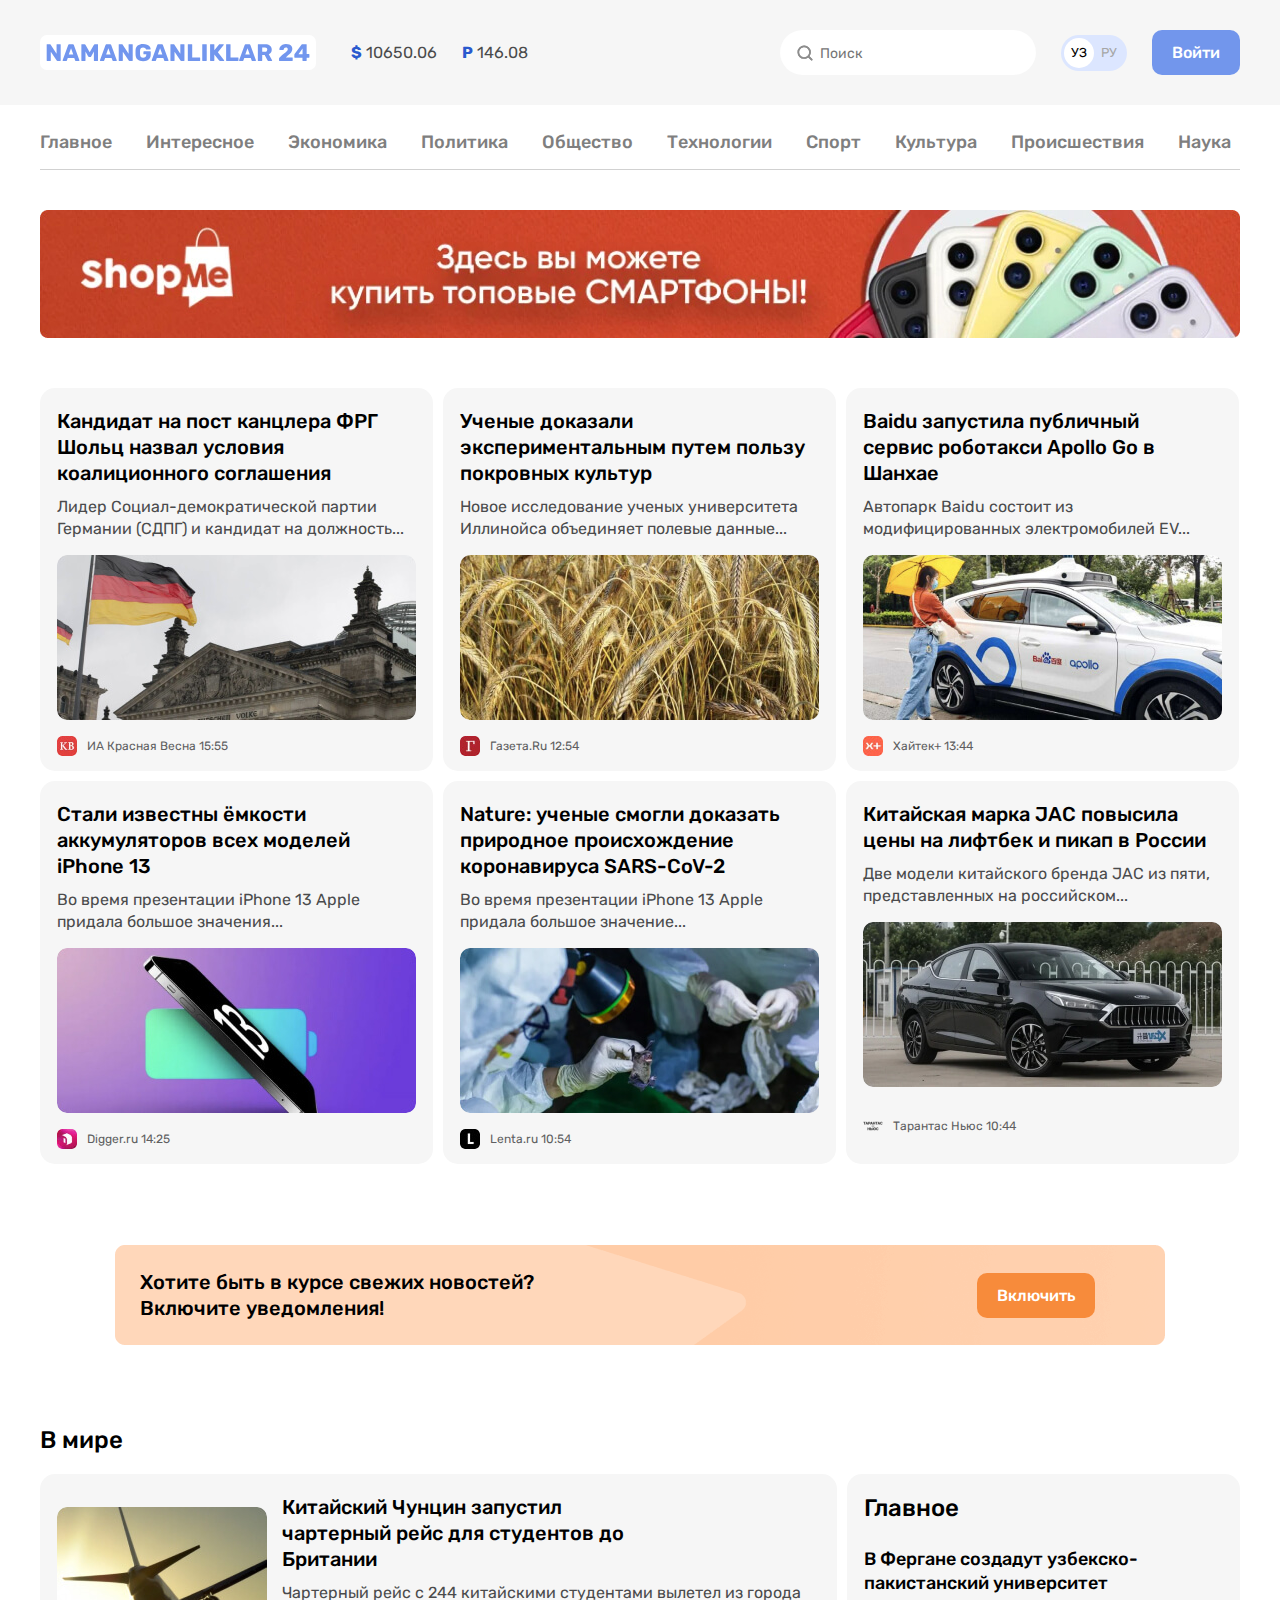
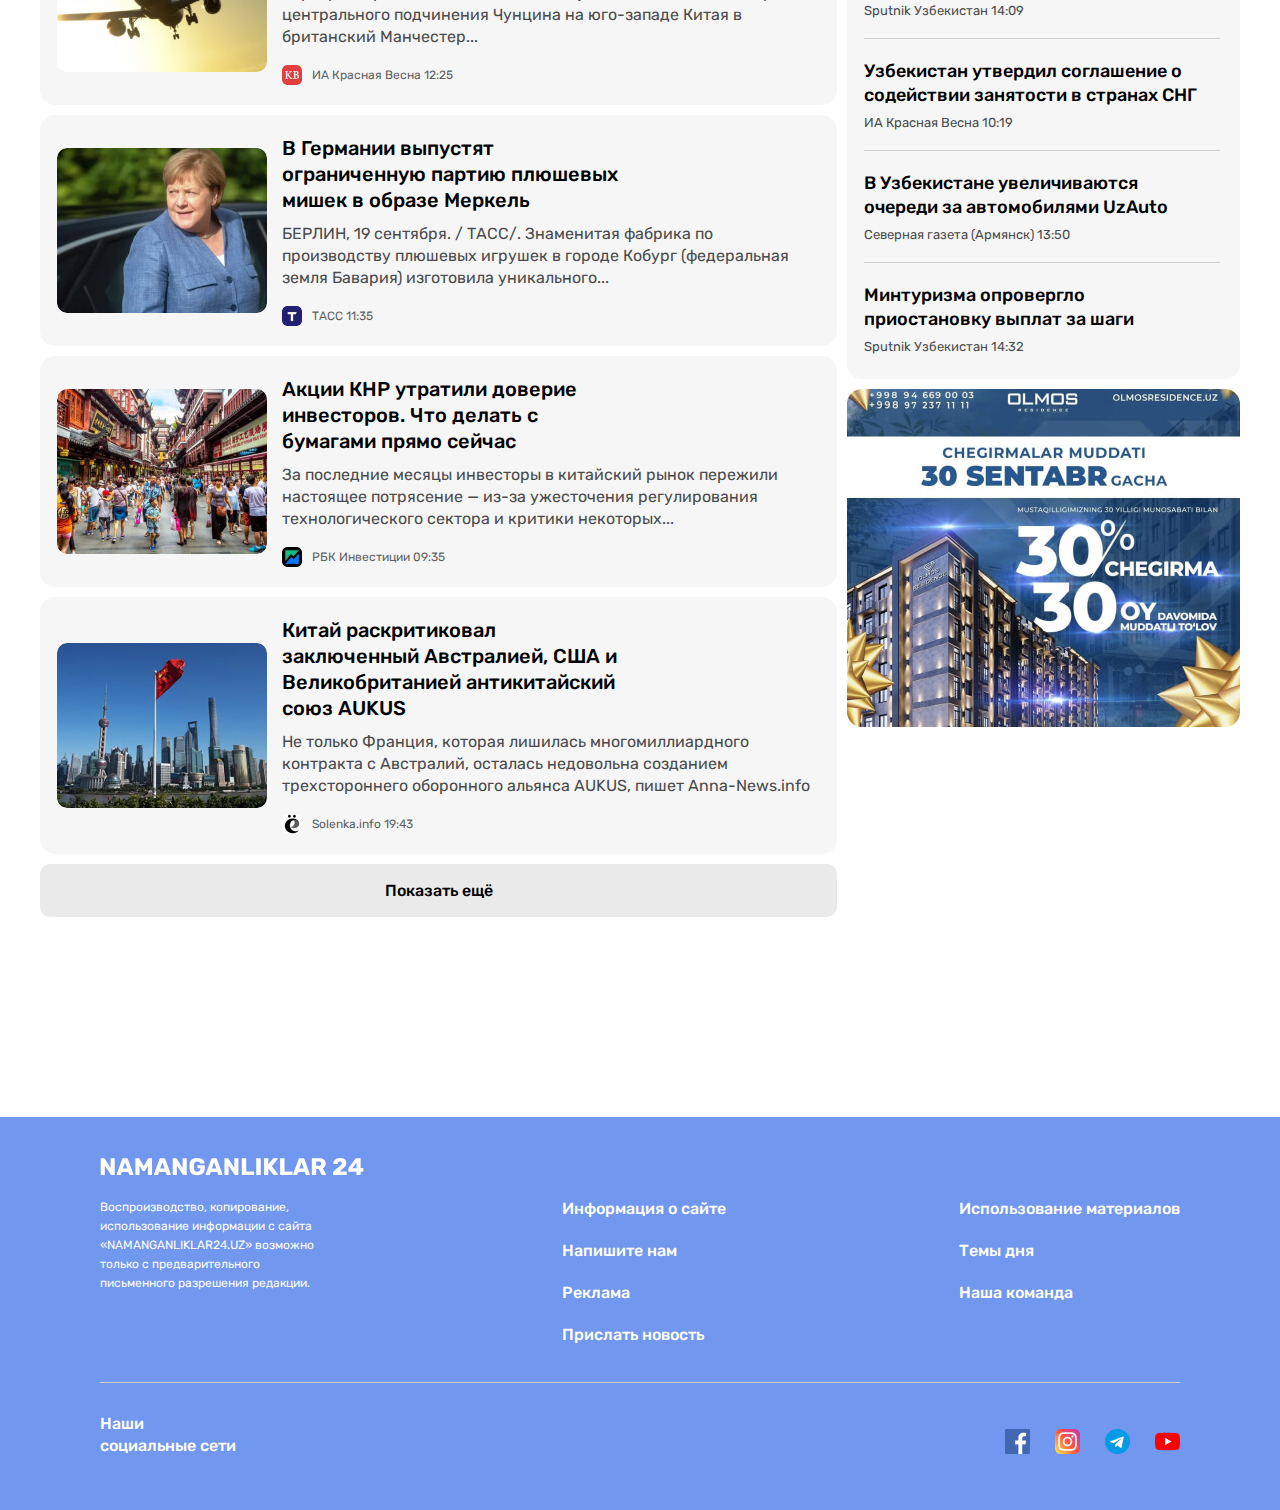
==== commit fc928a5c: "Add modal" ====
--- a/index.html
+++ b/index.html
@@ -1,385 +1,757 @@
 <!DOCTYPE html>
 <html lang="uz">
-<head>
-  <meta charset="UTF-8">
-  <meta http-equiv="X-UA-Compatible" content="IE=edge">
-  <meta name="viewport" content="width=device-width, initial-scale=1.0">
-  <title>Namanganliklar24</title>
-
-  <!-- FONTS -->
-  <link rel="preconnect" href="https://fonts.googleapis.com">
-  <link rel="preconnect" href="https://fonts.gstatic.com" crossorigin>
-  <link href="https://fonts.googleapis.com/css2?family=Rubik:wght@400;500;700&display=swap" rel="stylesheet">
-
-  <!-- STYLESHEETS -->
-  <link rel="stylesheet" href="css/styles.min.css">
-</head>
-<body>
-
-  <!-- SITE-HEADER -->
-  <header class="site-header">
-    <div class="site-header-top">
-      <div class="site-header-top-container container">
-
-        <a class="site-header-logo" href="index.html">
-          <img class="site-header-logo-img" src="img/logo-purple.svg" alt="N24 logo" width="264" height="28">
-        </a>
-
-        <ul class="currency-rates">
-          <li class="currency-rates-item">
-            <b class="currency-rates-type">$</b>
-            <span class="currency-rates-value">10650.06</span>
-          </li>
-          <li class="currency-rates-item">
-            <b class="currency-rates-type">Р</b>
-            <span class="currency-rates-value">146.08</span>
-          </li>
-        </ul>
-
-        <form class="global-search-form" action="https://echo.htmlacademy.ru" method="GET">
-          <input class="global-search-form-input" type="search" name="search" placeholder="Поиск" aria-label="Поиск" required>
-        </form>
-
-        <div class="lang-toggle">
-          <a class="lang-toggle-link lang-toggle-link-active" href="index.html">УЗ</a>
-          <a class="lang-toggle-link" href="index.html/ru">РУ</a>
+  <head>
+    <meta charset="UTF-8" />
+    <meta http-equiv="X-UA-Compatible" content="IE=edge" />
+    <meta name="viewport" content="width=device-width, initial-scale=1.0" />
+    <title>Namanganliklar24</title>
+
+    <!-- FONTS -->
+    <link rel="preconnect" href="https://fonts.googleapis.com" />
+    <link rel="preconnect" href="https://fonts.gstatic.com" crossorigin />
+    <link
+      href="https://fonts.googleapis.com/css2?family=Rubik:wght@400;500;700&display=swap"
+      rel="stylesheet"
+    />
+
+    <!-- STYLESHEETS -->
+    <link rel="stylesheet" href="css/styles.css" />
+    <link rel="stylesheet" href="css/normalize.css" />
+  </head>
+  <body>
+    <!-- SITE-HEADER -->
+    <header class="site-header">
+      <div class="site-header-top">
+        <div class="site-header-top-container container">
+          <a class="site-header-logo" href="index.html">
+            <img
+              class="site-header-logo-img"
+              src="img/logo-purple.svg"
+              alt="N24 logo"
+              width="264"
+              height="28"
+            />
+          </a>
+
+          <ul class="currency-rates">
+            <li class="currency-rates-item">
+              <b class="currency-rates-type">$</b>
+              <span class="currency-rates-value">10650.06</span>
+            </li>
+            <li class="currency-rates-item">
+              <b class="currency-rates-type">Р</b>
+              <span class="currency-rates-value">146.08</span>
+            </li>
+          </ul>
+
+          <form
+            class="global-search-form"
+            action="https://echo.htmlacademy.ru"
+            method="GET"
+          >
+            <input
+              class="global-search-form-input"
+              type="search"
+              name="search"
+              placeholder="Поиск"
+              aria-label="Поиск"
+              required
+            />
+          </form>
+
+          <div class="lang-toggle">
+            <a
+              class="lang-toggle-link lang-toggle-link-active"
+              href="index.html"
+              >УЗ</a
+            >
+            <a class="lang-toggle-link" href="index.html/ru">РУ</a>
+          </div>
+
+          <a class="button button-primary" href="contact.html">Войти</a>
         </div>
-
-        <a class="button button-primary" href="contact.html">Войти</a>
       </div>
-    </div>
-
-    <div class="container">
-      <nav class="sitenav">
-        <ul class="sitenav-list">
-          <li class="sitenav-item"><a class="sitenav-link" href="index.html">Главное</a></li>
-          <li class="sitenav-item"><a class="sitenav-link" href="news.html">Интересное</a></li>
-          <li class="sitenav-item"><a class="sitenav-link" href="news.html">Экономика</a></li>
-          <li class="sitenav-item"><a class="sitenav-link" href="news.html">Политика</a></li>
-          <li class="sitenav-item"><a class="sitenav-link" href="news.html">Общество</a></li>
-          <li class="sitenav-item"><a class="sitenav-link" href="articles.html">Технологии</a></li>
-          <li class="sitenav-item"><a class="sitenav-link" href="news.html">Спорт</a></li>
-          <li class="sitenav-item"><a class="sitenav-link" href="news.html">Культура</a></li>
-          <li class="sitenav-item"><a class="sitenav-link" href="news.html">Происшествия</a></li>
-          <li class="sitenav-item"><a class="sitenav-link" href="news.html">Наука</a></li>
-        </ul>
-      </nav>
-
-      <!-- SITE-HEADER-BANNER -->
-      <aside class="site-header-banner">
-        <a class="site-header-banner-link" href="https://shopme.uz" target="_blank">
-          <img class="site-header-banner-img" src="img/shopme-banner.jpg" alt="ShopMe banner" width="1200" height="128" srcset="img/shopme-banner.jpg 1x, img/shopme-banner@2x.jpg 2x">
-        </a>
-      </aside>
-    </div>
-  </header>
-
-  <!-- MAIN-CONTENT -->
-  <main class="main-content">
-    <div class="container">
-      <section class="top-news">
-        <h2 class="visually-hidden">Top News</h2>
-        <div class="news-grid">
-          <article class="news-grid-item article-card">
-            <h3 class="article-card-title">
-              <a class="article-card-link" href="#">Кандидат на пост канцлера ФРГ Шольц назвал условия коалиционного соглашения</a>
-            </h3>
-            <p class="article-card-text">Лидер Социал-демократической партии Германии (СДПГ) и кандидат на должность...</p>
-            <img class="article-card-img" src="img/germany.jpg" alt="Кандидат на пост канцлера ФРГ Шольц назвал условия коалиционного соглашения" width="360" height="165" srcset="img/germany.jpg 1x, img/germany@2x.jpg 2x">
-            <footer class="article-card-footer">
-              <img class="article-card-source-icon" src="img/krasnaya-vesna.jpg" alt="" width="20" height="20" srcset="img/krasnaya-vesna.jpg 1x, img/krasnaya-vesna@2x.jpg 2x">
-              <div class="article-card-source-time">
-                <span class="article-card-source">ИА Красная Весна</span>
-                <time datetime="2021-09-28 15:55">15:55</time>
-              </div>
-            </footer>
-          </article>
-          <article class="news-grid-item article-card">
-            <h3 class="article-card-title">
-              <a class="article-card-link" href="#">Ученые доказали экспериментальным путем пользу покровных культур</a>
-            </h3>
-            <p class="article-card-text">Новое исследование ученых университета Иллинойса объединяет полевые данные...</p>
-            <img class="article-card-img" src="img/wheat.jpg" alt="Ученые доказали экспериментальным путем пользу покровных культур" width="360" height="165" srcset="img/wheat.jpg 1x, img/wheat@2x.jpg 2x">
-            <footer class="article-card-footer">
-              <img class="article-card-source-icon" src="img/gazetaru.jpg" alt="" width="20" height="20" srcset="img/gazetaru.jpg 1x, img/gazetaru@2x.jpg 2x">
-              <div class="article-card-source-time">
-                <span class="article-card-source">Газета.Ru</span>
-                <time datetime="2021-09-28 12:54">12:54</time>
-              </div>
-            </footer>
-          </article>
-          <article class="news-grid-item article-card">
-            <h3 class="article-card-title">
-              <a class="article-card-link article-heading" href="#">Baidu запустила публичный сервис роботакси Apollo Go в Шанхае</a>
-            </h3>
-            <p class="article-card-text">Автопарк Baidu состоит из модифицированных электромобилей EV...</p>
-            <img class="article-card-img" src="img/baidu.jpg" alt="Baidu запустила публичный сервис роботакси Apollo Go в Шанхае" width="360" height="165" srcset="img/baidu.jpg 1x, img/baidu@2x.jpg 2x">
-            <footer class="article-card-footer">
-              <img class="article-card-source-icon" src="img/hitech-plus.jpg" alt="" width="20" height="20" srcset="img/hitech-plus.jpg 1x, img/hitech-plus@2x.jpg 2x">
-              <div class="article-card-source-time">
-                <span class="article-card-source">Хайтек+</span>
-                <time datetime="2021-09-28 13:44">13:44</time>
-              </div>
-            </footer>
-          </article>
-          <article class="news-grid-item article-card">
-            <h3 class="article-card-title">
-              <a class="article-card-link" href="#">Стали известны ёмкости аккумуляторов всех моделей iPhone 13</a>
-            </h3>
-            <p class="article-card-text">Во время презентации iPhone 13 Apple придала большое значения...</p>
-            <img class="article-card-img" src="img/iphone-13.jpg" alt="Стали известны ёмкости аккумуляторов всех моделей iPhone 13" width="360" height="165" srcset="img/iphone-13.jpg 1x, img/iphone-13@2x.jpg 2x">
-            <footer class="article-card-footer">
-              <img class="article-card-source-icon" src="img/digger-logo.jpg" alt="" width="20" height="20" srcset="img/digger-logo.jpg 1x, img/digger-logo@2x.jpg 2x">
-              <div class="article-card-source-time">
-                <span class="article-card-source">Digger.ru</span>
-                <time datetime="2021-09-28 14:25">14:25</time>
-              </div>
-            </footer>
-          </article>
-          <article class="news-grid-item article-card">
-            <h3 class="article-card-title">
-              <a class="article-card-link" href="#">Nature: ученые смогли доказать природное происхождение коронавируса SARS-CoV-2</a>
-            </h3>
-            <p class="article-card-text">Во время презентации iPhone 13 Apple придала большое значение...</p>
-            <img class="article-card-img" src="img/sars-cov-2.jpg" alt="Nature: ученые смогли доказать природное происхождение коронавируса SARS-CoV-2" width="360" height="165" srcset="img/sars-cov-2.jpg 1x, img/sars-cov-2@2x.jpg 2x">
-            <footer class="article-card-footer">
-              <img class="article-card-source-icon" src="img/lenta.jpg" alt="" width="20" height="20" srcset="img/lenta.jpg 1x, img/lenta@2x.jpg 2x">
-              <div class="article-card-source-time">
-                <span class="article-card-source">Lenta.ru</span>
-                <time datetime="2021-09-28 10:54">10:54</time>
-              </div>
-            </footer>
-          </article>
-          <article class="news-grid-item article-card">
-            <h3 class="article-card-title article-heading">
-              <a class="article-card-link" href="#">Китайская марка JAC повысила цены на лифтбек и пикап в России</a>
-            </h3>
-            <p class="article-card-text">Две модели китайского бренда JAC из пяти, представленных на российском...</p>
-            <img class="article-card-img" src="img/jac.jpg" alt="Китайская марка JAC повысила цены на лифтбек и пикап в России" width="360" height="165" srcset="img/jac.jpg 1x, img/jac@2x.jpg 2x">
-            <footer class="article-card-footer">
-              <img class="article-card-source-icon" src="img/tarantas-news.png" alt="" width="20" height="20" srcset="img/tarantas-news.png 1x, img/tarantas-news@2x.png 2x">
-              <div class="article-card-source-time">
-                <span class="article-card-source">Тарантас Ньюс</span>
-                <time datetime="2021-09-28 10:44">10:44</time>
-              </div>
-            </footer>
-          </article>
-        </div>
-      </section>
-
-      <!-- NOTIFICATION-CTA -->
-      <section class="notification-cta">
-        <h2 class="visually-hidden">Notification</h2>
-        <div class="notification-cta-text">Хотите быть в курсе свежих новостей?
-          <br>Включите уведомления!
-        </div>
-        <button class="button button-orange" type="button">Включить</button>
-      </section>
-
-      <section class="news">
-        <div class="news-title">
-          <h2 class="news-heading">В мире</h2>
-        </div>
-        <div class="news-content">
-          <div class="left-news">
-            <article class="news-card-item">
-              <img class="left-news-image" src="img/plane.jpg" alt="Plane" width="210" height="165" srcset="img/plane.jpg 1x, img/plane@2x.jpg 2x">
-              <div class="left-news-texts">
-                <h3 class="left-news-texts-title article-card-title">
-                  <a class="left-news-texts-link article-card-link" href="#">Китайский Чунцин запустил чартерный рейс для студентов до Британии</a>
-                </h3>
-                <p class="left-news-texts-subtitle">Чартерный рейс с 244 китайскими студентами вылетел из города центрального подчинения Чунцина на юго-западе Китая в британский Манчестер...</p>
-                <footer class="news-card-footer article-card-footer">
-                  <img class="news-card-footer-logo article-card-source-icon" src="img/krasnaya-vesna.jpg" alt="" width="20" height="20" srcset="img/krasnaya-vesna.jpg 1x, img/krasnaya-vesna@2x.jpg 2x">
-                  <div class="news-card-footer-time article-card-source-time">
-                    <span class="news-card-footer-addres-name article-card-source">ИА Красная Весна</span>
-                    <time datetime="2021-09-28 12:25">12:25</time>
-                  </div>
-                </footer>
-              </div>
+
+      <div class="container">
+        <nav class="sitenav">
+          <ul class="sitenav-list">
+            <li class="sitenav-item">
+              <a class="sitenav-link" href="index.html">Главное</a>
+            </li>
+            <li class="sitenav-item">
+              <a class="sitenav-link" href="news.html">Интересное</a>
+            </li>
+            <li class="sitenav-item">
+              <a class="sitenav-link" href="news.html">Экономика</a>
+            </li>
+            <li class="sitenav-item">
+              <a class="sitenav-link" href="news.html">Политика</a>
+            </li>
+            <li class="sitenav-item">
+              <a class="sitenav-link" href="news.html">Общество</a>
+            </li>
+            <li class="sitenav-item">
+              <a class="sitenav-link" href="articles.html">Технологии</a>
+            </li>
+            <li class="sitenav-item">
+              <a class="sitenav-link" href="news.html">Спорт</a>
+            </li>
+            <li class="sitenav-item">
+              <a class="sitenav-link" href="news.html">Культура</a>
+            </li>
+            <li class="sitenav-item">
+              <a class="sitenav-link" href="news.html">Происшествия</a>
+            </li>
+            <li class="sitenav-item">
+              <a class="sitenav-link" href="news.html">Наука</a>
+            </li>
+          </ul>
+        </nav>
+
+        <!-- SITE-HEADER-BANNER -->
+        <aside class="site-header-banner">
+          <a
+            class="site-header-banner-link"
+            href="https://shopme.uz"
+            target="_blank"
+          >
+            <img
+              class="site-header-banner-img"
+              src="img/shopme-banner.jpg"
+              alt="ShopMe banner"
+              width="1200"
+              height="128"
+              srcset="img/shopme-banner.jpg 1x, img/shopme-banner@2x.jpg 2x"
+            />
+          </a>
+        </aside>
+      </div>
+    </header>
+
+    <!-- MAIN-CONTENT -->
+    <main class="main-content">
+      <div class="container">
+        <section class="top-news">
+          <h2 class="visually-hidden">Top News</h2>
+          <div class="news-grid">
+            <article class="news-grid-item article-card">
+              <h3 class="article-card-title">
+                <a class="article-card-link" href="#"
+                  >Кандидат на пост канцлера ФРГ Шольц назвал условия
+                  коалиционного соглашения</a
+                >
+              </h3>
+              <p class="article-card-text">
+                Лидер Социал-демократической партии Германии (СДПГ) и кандидат
+                на должность...
+              </p>
+              <img
+                class="article-card-img"
+                src="img/germany.jpg"
+                alt="Кандидат на пост канцлера ФРГ Шольц назвал условия коалиционного соглашения"
+                width="360"
+                height="165"
+                srcset="img/germany.jpg 1x, img/germany@2x.jpg 2x"
+              />
+              <footer class="article-card-footer">
+                <img
+                  class="article-card-source-icon"
+                  src="img/krasnaya-vesna.jpg"
+                  alt=""
+                  width="20"
+                  height="20"
+                  srcset="
+                    img/krasnaya-vesna.jpg    1x,
+                    img/krasnaya-vesna@2x.jpg 2x
+                  "
+                />
+                <div class="article-card-source-time">
+                  <span class="article-card-source">ИА Красная Весна</span>
+                  <time datetime="2021-09-28 15:55">15:55</time>
+                </div>
+              </footer>
             </article>
-            <article class="news-card-item">
-              <img class="left-news-image" src="img/women.jpg" alt="Women" width="210" height="165" srcset="img/women.jpg 1x, img/women@2x.jpg 2x">
-              <div class="left-news-texts">
-                <h3 class="left-news-texts-title article-card-title">
-                  <a class="left-news-texts-link article-card-link" href="#">В Германии выпустят ограниченную партию плюшевых мишек в образе Меркель</a>
-                </h3>
-                <p class="left-news-texts-subtitle">БЕРЛИН, 19 сентября. / ТАСС/. Знаменитая фабрика по производству плюшевых игрушек в городе Кобург (федеральная земля Бавария) изготовила уникального...</p>
-                <footer class="news-card-footer article-card-footer">
-                  <img class="news-card-footer-logo article-card-source-icon" src="img/tass.jpg" alt="" width="20" height="20" srcset="img/tass.jpg 1x, img/tass@2x.jpg 2x">
-                  <div class="news-card-footer-time article-card-source-time">
-                    <span class="news-card-footer-addres-name article-card-source">ТАСС</span>
-                    <time datetime="2021-09-28 11:35">11:35</time>
-                  </div>
-                </footer>
-              </div>
+            <article class="news-grid-item article-card">
+              <h3 class="article-card-title">
+                <a class="article-card-link" href="#"
+                  >Ученые доказали экспериментальным путем пользу покровных
+                  культур</a
+                >
+              </h3>
+              <p class="article-card-text">
+                Новое исследование ученых университета Иллинойса объединяет
+                полевые данные...
+              </p>
+              <img
+                class="article-card-img"
+                src="img/wheat.jpg"
+                alt="Ученые доказали экспериментальным путем пользу покровных культур"
+                width="360"
+                height="165"
+                srcset="img/wheat.jpg 1x, img/wheat@2x.jpg 2x"
+              />
+              <footer class="article-card-footer">
+                <img
+                  class="article-card-source-icon"
+                  src="img/gazetaru.jpg"
+                  alt=""
+                  width="20"
+                  height="20"
+                  srcset="img/gazetaru.jpg 1x, img/gazetaru@2x.jpg 2x"
+                />
+                <div class="article-card-source-time">
+                  <span class="article-card-source">Газета.Ru</span>
+                  <time datetime="2021-09-28 12:54">12:54</time>
+                </div>
+              </footer>
             </article>
-            <article class="news-card-item">
-              <img class="left-news-image" src="img/china-market.jpg" alt="China" width="210" height="165" srcset="img/china-market.jpg 1x, img/china-market@2x.jpg 2x">
-              <div class="left-news-texts">
-                <h3 class="left-news-texts-title article-card-title">
-                  <a class="left-news-texts-link article-card-link" href="#">Акции КНР утратили доверие инвесторов. Что делать с бумагами прямо сейчас</a>
-                </h3>
-                <p class="left-news-texts-subtitle">За последние месяцы инвесторы в китайский рынок пережили настоящее потрясение — из-за ужесточения регулирования технологического сектора и критики некоторых...</p>
-                <footer class="news-card-footer article-card-footer">
-                  <img class="news-card-footer-logo article-card-source-icon" src="img/statistic.jpg" alt="" width="20" height="20" srcset="img/statistic.jpg 1x, img/statistic@2x.jpg 2x">
-                  <div class="news-card-footer-time article-card-source-time">
-                    <span class="news-card-footer-addres-name article-card-source">РБК Инвестиции</span>
-                    <time datetime="2021-09-28 09:37">09:35</time>
-                  </div>
-                </footer>
-              </div>
+            <article class="news-grid-item article-card">
+              <h3 class="article-card-title">
+                <a class="article-card-link article-heading" href="#"
+                  >Baidu запустила публичный сервис роботакси Apollo Go в
+                  Шанхае</a
+                >
+              </h3>
+              <p class="article-card-text">
+                Автопарк Baidu состоит из модифицированных электромобилей EV...
+              </p>
+              <img
+                class="article-card-img"
+                src="img/baidu.jpg"
+                alt="Baidu запустила публичный сервис роботакси Apollo Go в Шанхае"
+                width="360"
+                height="165"
+                srcset="img/baidu.jpg 1x, img/baidu@2x.jpg 2x"
+              />
+              <footer class="article-card-footer">
+                <img
+                  class="article-card-source-icon"
+                  src="img/hitech-plus.jpg"
+                  alt=""
+                  width="20"
+                  height="20"
+                  srcset="img/hitech-plus.jpg 1x, img/hitech-plus@2x.jpg 2x"
+                />
+                <div class="article-card-source-time">
+                  <span class="article-card-source">Хайтек+</span>
+                  <time datetime="2021-09-28 13:44">13:44</time>
+                </div>
+              </footer>
             </article>
-            <article class="news-card-item">
-              <img class="left-news-image" src="img/china.jpg" alt="China" width="210" height="165" srcset="img/china.jpg 1x, img/china@2x.jpg 2x">
-              <div class="left-news-texts">
-                <h3 class="left-news-texts-title article-card-title">
-                  <a class="left-news-texts-link article-card-link" href="#">Китай раскритиковал заключенный Австралией, США и Великобританией антикитайский союз AUKUS</a>
-                </h3>
-                <p class="left-news-texts-subtitle">Не только Франция, которая лишилась многомиллиардного контракта с Австралий, осталась недовольна созданием трехстороннего оборонного альянса AUKUS, пишет Anna-News.info</p>
-                <footer class="news-card-footer article-card-footer">
-                  <img class="news-card-footer-logo article-card-source-icon" src="img/solenka.jpg" alt="" width="20" height="20" srcset="img/solenka.jpg 1x, img/solenka.jpg@2x.jpg 2x">
-                  <div class="news-card-footer-time article-card-source-time">
-                    <span class="news-card-footer-addres-name article-card-source">Solenka.info</span>
-                    <time datetime="2021-09-28 19:43">19:43</time>
-                  </div>
-                </footer>
-              </div>
+            <article class="news-grid-item article-card">
+              <h3 class="article-card-title">
+                <a class="article-card-link" href="#"
+                  >Стали известны ёмкости аккумуляторов всех моделей iPhone
+                  13</a
+                >
+              </h3>
+              <p class="article-card-text">
+                Во время презентации iPhone 13 Apple придала большое значения...
+              </p>
+              <img
+                class="article-card-img"
+                src="img/iphone-13.jpg"
+                alt="Стали известны ёмкости аккумуляторов всех моделей iPhone 13"
+                width="360"
+                height="165"
+                srcset="img/iphone-13.jpg 1x, img/iphone-13@2x.jpg 2x"
+              />
+              <footer class="article-card-footer">
+                <img
+                  class="article-card-source-icon"
+                  src="img/digger-logo.jpg"
+                  alt=""
+                  width="20"
+                  height="20"
+                  srcset="img/digger-logo.jpg 1x, img/digger-logo@2x.jpg 2x"
+                />
+                <div class="article-card-source-time">
+                  <span class="article-card-source">Digger.ru</span>
+                  <time datetime="2021-09-28 14:25">14:25</time>
+                </div>
+              </footer>
             </article>
-            <a class="left-news-btn" href="#">Показать ещё</a>
+            <article class="news-grid-item article-card">
+              <h3 class="article-card-title">
+                <a class="article-card-link" href="#"
+                  >Nature: ученые смогли доказать природное происхождение
+                  коронавируса SARS-CoV-2</a
+                >
+              </h3>
+              <p class="article-card-text">
+                Во время презентации iPhone 13 Apple придала большое значение...
+              </p>
+              <img
+                class="article-card-img"
+                src="img/sars-cov-2.jpg"
+                alt="Nature: ученые смогли доказать природное происхождение коронавируса SARS-CoV-2"
+                width="360"
+                height="165"
+                srcset="img/sars-cov-2.jpg 1x, img/sars-cov-2@2x.jpg 2x"
+              />
+              <footer class="article-card-footer">
+                <img
+                  class="article-card-source-icon"
+                  src="img/lenta.jpg"
+                  alt=""
+                  width="20"
+                  height="20"
+                  srcset="img/lenta.jpg 1x, img/lenta@2x.jpg 2x"
+                />
+                <div class="article-card-source-time">
+                  <span class="article-card-source">Lenta.ru</span>
+                  <time datetime="2021-09-28 10:54">10:54</time>
+                </div>
+              </footer>
+            </article>
+            <article class="news-grid-item article-card">
+              <h3 class="article-card-title article-heading">
+                <a class="article-card-link" href="#"
+                  >Китайская марка JAC повысила цены на лифтбек и пикап в
+                  России</a
+                >
+              </h3>
+              <p class="article-card-text">
+                Две модели китайского бренда JAC из пяти, представленных на
+                российском...
+              </p>
+              <img
+                class="article-card-img"
+                src="img/jac.jpg"
+                alt="Китайская марка JAC повысила цены на лифтбек и пикап в России"
+                width="360"
+                height="165"
+                srcset="img/jac.jpg 1x, img/jac@2x.jpg 2x"
+              />
+              <footer class="article-card-footer">
+                <img
+                  class="article-card-source-icon"
+                  src="img/tarantas-news.png"
+                  alt=""
+                  width="20"
+                  height="20"
+                  srcset="img/tarantas-news.png 1x, img/tarantas-news@2x.png 2x"
+                />
+                <div class="article-card-source-time">
+                  <span class="article-card-source">Тарантас Ньюс</span>
+                  <time datetime="2021-09-28 10:44">10:44</time>
+                </div>
+              </footer>
+            </article>
           </div>
-          <div class="right-news">
-            <div class="right-news-content">
-              <div class="right-news-title">
-                <h2 class="right-news-heading news-heading">Главное</h2>
-              </div>
-              <article class="right-news-item">
-                <h3 class="right-news-item-title">
-                  <a href="#" class="right-news-item-title-link">В Фергане создадут узбекско-пакистанский университет</a>
-                </h3>
-                <div class="right-news-time">
-                  <span class="right-news-text">Sputnik Узбекистан</span>
-                  <time datetime="2021-09-28 14:09">14:09</time>
-                </div>
-              </article>
-              <article class="right-news-item">
-                <h3 class="right-news-item-title">
-                  <a href="#" class="right-news-item-title-link">Узбекистан утвердил соглашение о содействии занятости в странах СНГ</a>
-                </h3>
-                <div class="right-news-time">
-                  <span class="right-news-text">ИА Красная Весна</span>
-                  <time datetime="2021-09-28 10:19">10:19</time>
-                </div>
-              </article>
-              <article class="right-news-item">
-                <h3 class="right-news-item-title">
-                  <a href="#" class="right-news-item-title-link">В Узбекистане увеличиваются очереди за автомобилями UzAuto</a>
-                </h3>
-                <div class="right-news-time">
-                  <span class="right-news-text">Северная газета (Армянск)</span>
-                  <time datetime="2021-09-28 13:50">13:50</time>
-                </div>
-              </article>
-              <article class="right-news-item">
-                <h3 class="right-news-item-title">
-                  <a href="#" class="right-news-item-title-link">Минтуризма опровергло приостановку выплат за шаги</a>
-                </h3>
-                <div class="right-news-time">
-                  <span class="right-news-text">Sputnik Узбекистан</span>
-                  <time datetime="2021-09-28 14:32">14:32</time>
-                </div>
-              </article>
-            </div>
-
-            <!-- SITE NEWS BANNER -->
-            <aside class="news-banner">
-              <a href="https://olmosresidence.uz/" class="news-banner-link" target="_blank">
-                <img class="news-right-news-image" src="img/discount.jpg" alt="rek" width="393" height="338" srcset="img/discount.jpg 1x, img/discount@2x.jpg 2x">
-              </a>
-            </aside>
-
+        </section>
+
+        <!-- NOTIFICATION-CTA -->
+        <section class="notification-cta">
+          <h2 class="visually-hidden">Notification</h2>
+          <p class="notification-cta-text">
+            Хотите быть в курсе свежих новостей? <br />Включите уведомления!
+          </p>
+          <button class="button button-orange open-modal" type="button">
+            Включить
+          </button>
+        </section>
+
+        <!-- MODAL-SECTION -->
+        <div class="modal-container">
+          <div class="modal">
+            <button id="close-btn" class="close-btn" type="button">
+              &times;
+            </button>
+            <p class="notification-cta-text modal-text">
+              Хотите быть в курсе свежих новостей? <br />Включите уведомления!
+            </p>
+            <button id="close-btn" class="button button-orange" type="button">
+              Включить
+            </button>
           </div>
         </div>
-      </section>
-    </div>
-  </main>
-
-  <!-- FOOTER -->
-  <footer class="footer">
-    <div class="container">
-      <div class="footer-content footer-container">
-        <div class="footer-top">
-          <a href="index.html" class="footer-content-image">
-            <img class="footer-content-img" src="img/footer-logo.svg" alt="Footer logo" width="264" height="28" srcset="img/footer-logo.svg 1x, img/footer-logo@2x.svg 2x">
-          </a>
-          <ul class="footer-top-list-father">
-            <li class="footer-top-item">
-              <p class="footer-top-text">
-                Воспроизводство, копирование, использование информации с сайта «NAMANGANLIKLAR24.UZ» возможно только с предварительного письменного разрешения редакции.
-              </p>
-            </li>
-            <li class="footer-top-item">
-              <ul class="footer-top-list">
-                <li>
-                  <a href="#" class="footer-top-link">Информация о сайте</a>
-                </li>
-                <li>
-                  <a href="contact.html" class="footer-top-link">Напишите нам</a>
-                </li>
-                <li>
-                  <a href="#" class="footer-top-link">Реклама</a>
-                </li>
-                <li>
-                  <a href="#" class="footer-top-link">Прислать новость</a>
-                </li>
-              </ul>
-            </li>
-            <li class="footer-top-item">
-              <ul class="footer-top-list">
-                <li>
-                  <a href="#" class="footer-top-link">Использование материалов</a>
-                </li>
-                <li>
-                  <a href="#" class="footer-top-link">Темы дня</a>
-                </li>
-                <li>
-                  <a href="#" class="footer-top-link">Наша команда</a>
-                </li>
-              </ul>
-            </li>
-          </ul>
-        </div>
-        <div class="footer-bottom">
-          <span class="footer-bottom-text">
-            Наши
-            <br>социальные сети
-          </span>
-          <ul class="footer-bottom-list">
-            <li class="footer-bottom-item">
-              <a href="https://www.facebook.com/namanganliklaruz/" target="_blank" class="footer-bottom-link">
-                <img src="img/facebook.png" alt="Facebook" class="footer-bottom-icon" width="25" height="25" srcset="img/facebook.png 1x, img/facebook@2x.png 2x">
-              </a>
-            </li>
-            <li class="footer-bottom-item">
-              <a href="https://www.instagram.com/namanganliklar.uz/" target="_blank" class="footer-bottom-link">
-                <img src="img/istagram.png" alt="Istagram" class="footer-bottom-icon" width="25" height="25" srcset="img/istagram.png 1x, img/istagram@2x.png 2x">
-              </a>
-            </li>
-            <li class="footer-bottom-item">
-              <a href="https://telegram.me/namanganliklar_uz" target="_blank" class="footer-bottom-link">
-                <img src="img/telegram.png" alt="Telegram" class="footer-bottom-icon" width="25" height="25" srcset="img/telegram.png 1x, img/telegram@2x.png 2x">
-              </a>
-            </li>
-            <li class="footer-bottom-item">
-              <a href="https://www.youtube.com/channel/UCRVBm08HIKZVIaio5FwfMtg" target="_blank" class="footer-bottom-link">
-                <img src="img/youtube.png" alt="Youtube" class="footer-bottom-icon" width="25" height="25" srcset="img/youtube.png 1x, img/youtube@2x.png 2x">
-              </a>
-            </li>
-          </ul>
+
+        <section class="news">
+          <div class="news-title">
+            <h2 class="news-heading">В мире</h2>
+          </div>
+          <div class="news-content">
+            <div class="left-news">
+              <article class="news-card-item">
+                <img
+                  class="left-news-image"
+                  src="img/plane.jpg"
+                  alt="Plane"
+                  width="210"
+                  height="165"
+                  srcset="img/plane.jpg 1x, img/plane@2x.jpg 2x"
+                />
+                <div class="left-news-texts">
+                  <h3 class="left-news-texts-title article-card-title">
+                    <a class="left-news-texts-link article-card-link" href="#"
+                      >Китайский Чунцин запустил чартерный рейс для студентов до
+                      Британии</a
+                    >
+                  </h3>
+                  <p class="left-news-texts-subtitle">
+                    Чартерный рейс с 244 китайскими студентами вылетел из города
+                    центрального подчинения Чунцина на юго-западе Китая в
+                    британский Манчестер...
+                  </p>
+                  <footer class="news-card-footer article-card-footer">
+                    <img
+                      class="news-card-footer-logo article-card-source-icon"
+                      src="img/krasnaya-vesna.jpg"
+                      alt=""
+                      width="20"
+                      height="20"
+                      srcset="
+                        img/krasnaya-vesna.jpg    1x,
+                        img/krasnaya-vesna@2x.jpg 2x
+                      "
+                    />
+                    <div class="news-card-footer-time article-card-source-time">
+                      <span
+                        class="news-card-footer-addres-name article-card-source"
+                        >ИА Красная Весна</span
+                      >
+                      <time datetime="2021-09-28 12:25">12:25</time>
+                    </div>
+                  </footer>
+                </div>
+              </article>
+              <article class="news-card-item">
+                <img
+                  class="left-news-image"
+                  src="img/women.jpg"
+                  alt="Women"
+                  width="210"
+                  height="165"
+                  srcset="img/women.jpg 1x, img/women@2x.jpg 2x"
+                />
+                <div class="left-news-texts">
+                  <h3 class="left-news-texts-title article-card-title">
+                    <a class="left-news-texts-link article-card-link" href="#"
+                      >В Германии выпустят ограниченную партию плюшевых мишек в
+                      образе Меркель</a
+                    >
+                  </h3>
+                  <p class="left-news-texts-subtitle">
+                    БЕРЛИН, 19 сентября. / ТАСС/. Знаменитая фабрика по
+                    производству плюшевых игрушек в городе Кобург (федеральная
+                    земля Бавария) изготовила уникального...
+                  </p>
+                  <footer class="news-card-footer article-card-footer">
+                    <img
+                      class="news-card-footer-logo article-card-source-icon"
+                      src="img/tass.jpg"
+                      alt=""
+                      width="20"
+                      height="20"
+                      srcset="img/tass.jpg 1x, img/tass@2x.jpg 2x"
+                    />
+                    <div class="news-card-footer-time article-card-source-time">
+                      <span
+                        class="news-card-footer-addres-name article-card-source"
+                        >ТАСС</span
+                      >
+                      <time datetime="2021-09-28 11:35">11:35</time>
+                    </div>
+                  </footer>
+                </div>
+              </article>
+              <article class="news-card-item">
+                <img
+                  class="left-news-image"
+                  src="img/china-market.jpg"
+                  alt="China"
+                  width="210"
+                  height="165"
+                  srcset="img/china-market.jpg 1x, img/china-market@2x.jpg 2x"
+                />
+                <div class="left-news-texts">
+                  <h3 class="left-news-texts-title article-card-title">
+                    <a class="left-news-texts-link article-card-link" href="#"
+                      >Акции КНР утратили доверие инвесторов. Что делать с
+                      бумагами прямо сейчас</a
+                    >
+                  </h3>
+                  <p class="left-news-texts-subtitle">
+                    За последние месяцы инвесторы в китайский рынок пережили
+                    настоящее потрясение — из-за ужесточения регулирования
+                    технологического сектора и критики некоторых...
+                  </p>
+                  <footer class="news-card-footer article-card-footer">
+                    <img
+                      class="news-card-footer-logo article-card-source-icon"
+                      src="img/statistic.jpg"
+                      alt=""
+                      width="20"
+                      height="20"
+                      srcset="img/statistic.jpg 1x, img/statistic@2x.jpg 2x"
+                    />
+                    <div class="news-card-footer-time article-card-source-time">
+                      <span
+                        class="news-card-footer-addres-name article-card-source"
+                        >РБК Инвестиции</span
+                      >
+                      <time datetime="2021-09-28 09:37">09:35</time>
+                    </div>
+                  </footer>
+                </div>
+              </article>
+              <article class="news-card-item">
+                <img
+                  class="left-news-image"
+                  src="img/china.jpg"
+                  alt="China"
+                  width="210"
+                  height="165"
+                  srcset="img/china.jpg 1x, img/china@2x.jpg 2x"
+                />
+                <div class="left-news-texts">
+                  <h3 class="left-news-texts-title article-card-title">
+                    <a class="left-news-texts-link article-card-link" href="#"
+                      >Китай раскритиковал заключенный Австралией, США и
+                      Великобританией антикитайский союз AUKUS</a
+                    >
+                  </h3>
+                  <p class="left-news-texts-subtitle">
+                    Не только Франция, которая лишилась многомиллиардного
+                    контракта с Австралий, осталась недовольна созданием
+                    трехстороннего оборонного альянса AUKUS, пишет
+                    Anna-News.info
+                  </p>
+                  <footer class="news-card-footer article-card-footer">
+                    <img
+                      class="news-card-footer-logo article-card-source-icon"
+                      src="img/solenka.jpg"
+                      alt=""
+                      width="20"
+                      height="20"
+                      srcset="img/solenka.jpg 1x, img/solenka.jpg@2x.jpg 2x"
+                    />
+                    <div class="news-card-footer-time article-card-source-time">
+                      <span
+                        class="news-card-footer-addres-name article-card-source"
+                        >Solenka.info</span
+                      >
+                      <time datetime="2021-09-28 19:43">19:43</time>
+                    </div>
+                  </footer>
+                </div>
+              </article>
+              <a class="left-news-btn" href="#">Показать ещё</a>
+            </div>
+            <div class="right-news">
+              <div class="right-news-content">
+                <div class="right-news-title">
+                  <h2 class="right-news-heading news-heading">Главное</h2>
+                </div>
+                <article class="right-news-item">
+                  <h3 class="right-news-item-title">
+                    <a href="#" class="right-news-item-title-link"
+                      >В Фергане создадут узбекско-пакистанский университет</a
+                    >
+                  </h3>
+                  <div class="right-news-time">
+                    <span class="right-news-text">Sputnik Узбекистан</span>
+                    <time datetime="2021-09-28 14:09">14:09</time>
+                  </div>
+                </article>
+                <article class="right-news-item">
+                  <h3 class="right-news-item-title">
+                    <a href="#" class="right-news-item-title-link"
+                      >Узбекистан утвердил соглашение о содействии занятости в
+                      странах СНГ</a
+                    >
+                  </h3>
+                  <div class="right-news-time">
+                    <span class="right-news-text">ИА Красная Весна</span>
+                    <time datetime="2021-09-28 10:19">10:19</time>
+                  </div>
+                </article>
+                <article class="right-news-item">
+                  <h3 class="right-news-item-title">
+                    <a href="#" class="right-news-item-title-link"
+                      >В Узбекистане увеличиваются очереди за автомобилями
+                      UzAuto</a
+                    >
+                  </h3>
+                  <div class="right-news-time">
+                    <span class="right-news-text"
+                      >Северная газета (Армянск)</span
+                    >
+                    <time datetime="2021-09-28 13:50">13:50</time>
+                  </div>
+                </article>
+                <article class="right-news-item">
+                  <h3 class="right-news-item-title">
+                    <a href="#" class="right-news-item-title-link"
+                      >Минтуризма опровергло приостановку выплат за шаги</a
+                    >
+                  </h3>
+                  <div class="right-news-time">
+                    <span class="right-news-text">Sputnik Узбекистан</span>
+                    <time datetime="2021-09-28 14:32">14:32</time>
+                  </div>
+                </article>
+              </div>
+
+              <!-- SITE NEWS BANNER -->
+              <aside class="news-banner">
+                <a
+                  href="https://olmosresidence.uz/"
+                  class="news-banner-link"
+                  target="_blank"
+                >
+                  <img
+                    class="news-right-news-image"
+                    src="img/discount.jpg"
+                    alt="rek"
+                    width="393"
+                    height="338"
+                    srcset="img/discount.jpg 1x, img/discount@2x.jpg 2x"
+                  />
+                </a>
+              </aside>
+            </div>
+          </div>
+        </section>
+      </div>
+    </main>
+
+    <!-- FOOTER -->
+    <footer class="footer">
+      <div class="container">
+        <div class="footer-content footer-container">
+          <div class="footer-top">
+            <a href="index.html" class="footer-content-image">
+              <img
+                class="footer-content-img"
+                src="img/footer-logo.svg"
+                alt="Footer logo"
+                width="264"
+                height="28"
+                srcset="img/footer-logo.svg 1x, img/footer-logo@2x.svg 2x"
+              />
+            </a>
+            <ul class="footer-top-list-father">
+              <li class="footer-top-item">
+                <p class="footer-top-text">
+                  Воспроизводство, копирование, использование информации с сайта
+                  «NAMANGANLIKLAR24.UZ» возможно только с предварительного
+                  письменного разрешения редакции.
+                </p>
+              </li>
+              <li class="footer-top-item">
+                <ul class="footer-top-list">
+                  <li>
+                    <a href="#" class="footer-top-link">Информация о сайте</a>
+                  </li>
+                  <li>
+                    <a href="contact.html" class="footer-top-link"
+                      >Напишите нам</a
+                    >
+                  </li>
+                  <li>
+                    <a href="#" class="footer-top-link">Реклама</a>
+                  </li>
+                  <li>
+                    <a href="#" class="footer-top-link">Прислать новость</a>
+                  </li>
+                </ul>
+              </li>
+              <li class="footer-top-item">
+                <ul class="footer-top-list">
+                  <li>
+                    <a href="#" class="footer-top-link"
+                      >Использование материалов</a
+                    >
+                  </li>
+                  <li>
+                    <a href="#" class="footer-top-link">Темы дня</a>
+                  </li>
+                  <li>
+                    <a href="#" class="footer-top-link">Наша команда</a>
+                  </li>
+                </ul>
+              </li>
+            </ul>
+          </div>
+          <div class="footer-bottom">
+            <span class="footer-bottom-text">
+              Наши
+              <br />социальные сети
+            </span>
+            <ul class="footer-bottom-list">
+              <li class="footer-bottom-item">
+                <a
+                  href="https://www.facebook.com/namanganliklaruz/"
+                  target="_blank"
+                  class="footer-bottom-link"
+                >
+                  <img
+                    src="img/facebook.png"
+                    alt="Facebook"
+                    class="footer-bottom-icon"
+                    width="25"
+                    height="25"
+                    srcset="img/facebook.png 1x, img/facebook@2x.png 2x"
+                  />
+                </a>
+              </li>
+              <li class="footer-bottom-item">
+                <a
+                  href="https://www.instagram.com/namanganliklar.uz/"
+                  target="_blank"
+                  class="footer-bottom-link"
+                >
+                  <img
+                    src="img/istagram.png"
+                    alt="Istagram"
+                    class="footer-bottom-icon"
+                    width="25"
+                    height="25"
+                    srcset="img/istagram.png 1x, img/istagram@2x.png 2x"
+                  />
+                </a>
+              </li>
+              <li class="footer-bottom-item">
+                <a
+                  href="https://telegram.me/namanganliklar_uz"
+                  target="_blank"
+                  class="footer-bottom-link"
+                >
+                  <img
+                    src="img/telegram.png"
+                    alt="Telegram"
+                    class="footer-bottom-icon"
+                    width="25"
+                    height="25"
+                    srcset="img/telegram.png 1x, img/telegram@2x.png 2x"
+                  />
+                </a>
+              </li>
+              <li class="footer-bottom-item">
+                <a
+                  href="https://www.youtube.com/channel/UCRVBm08HIKZVIaio5FwfMtg"
+                  target="_blank"
+                  class="footer-bottom-link"
+                >
+                  <img
+                    src="img/youtube.png"
+                    alt="Youtube"
+                    class="footer-bottom-icon"
+                    width="25"
+                    height="25"
+                    srcset="img/youtube.png 1x, img/youtube@2x.png 2x"
+                  />
+                </a>
+              </li>
+            </ul>
+          </div>
         </div>
       </div>
-    </div>
-  </footer>
-
-</body>
-</html>+    </footer>
+
+    <!-- JS -->
+    <script src="./js/app.js"></script>
+  </body>
+</html>
--- a/css/styles.css
+++ b/css/styles.css
@@ -0,0 +1,755 @@
+/* GLOBAL */
+* {
+  box-sizing: border-box;
+}
+
+html {
+  height: 100%;
+  scroll-behavior: smooth;
+}
+
+body {
+  display: flex;
+  flex-direction: column;
+  height: 100%;
+  padding: 0;
+  margin: 0;
+  font-family: "Rubik", "Arial", sans-serif;
+  font-size: 16px;
+  line-height: 22px;
+  background-color: #fff;
+  color: #4a4b4c;
+}
+
+img {
+  max-width: 100%;
+  height: auto;
+}
+
+/* VISUALLY HIDDEN */
+.visually-hidden {
+  clip: rect(0 0 0 0);
+  clip-path: inset(50%);
+  height: 1px;
+  overflow: hidden;
+  position: absolute;
+  white-space: nowrap;
+  width: 1px;
+}
+
+/* OUTLINE STYLES */
+*:focus {
+  outline: 2px dashed #7296ec;
+  outline-offset: 2px;
+}
+
+/* BUTTON */
+.button {
+  display: inline-block;
+  padding: 13px 20px;
+  border: 0;
+  border-radius: 10px;
+  font-size: 16px;
+  line-height: normal;
+  font-weight: 500;
+  text-decoration: none;
+  text-align: center;
+  cursor: pointer;
+}
+
+.button:hover {
+  opacity: 0.8;
+}
+
+.button:active {
+  opacity: 0.6;
+}
+
+.button-primary {
+  background-color: #7296ec;
+  color: #fff;
+}
+
+.button-orange {
+  background-color: #f78b3b;
+  color: #fff;
+}
+
+/* CONTAINER */
+.container {
+  width: 100%;
+  max-width: 1240px;
+  padding-left: 20px;
+  padding-right: 20px;
+  margin-left: auto;
+  margin-right: auto;
+}
+
+/* SITE-HEADER */
+/* SITE-HEADER-TOP */
+.site-header-top {
+  padding-top: 30px;
+  padding-bottom: 30px;
+  margin-bottom: 10px;
+  background-color: #f6f6f6;
+}
+
+.site-header-top-container {
+  display: flex;
+  align-items: center;
+}
+
+.site-header-logo {
+  display: flex;
+  padding: 8px 6px;
+  margin-right: 35px;
+  border-radius: 7px;
+  background-color: #fff;
+}
+
+.site-header-logo:hover {
+  opacity: 0.8;
+}
+
+.site-header-logo:active {
+  opacity: 0.6;
+}
+
+/* CURRENCY-RATES */
+.currency-rates {
+  display: flex;
+  align-items: center;
+  padding: 0;
+  margin: 0;
+  margin-right: auto;
+  list-style: none;
+}
+
+.currency-rates-item:not(:last-child) {
+  margin-right: 25px;
+}
+
+.currency-rates-type {
+  color: #2959ce;
+}
+
+/* GLOBAL-SEARCH-FORM */
+.global-search-form {
+  margin-right: 25px;
+}
+
+.global-search-form-input {
+  padding-top: 15px;
+  padding-right: 20px;
+  padding-bottom: 13px;
+  padding-left: 40px;
+  border: 0;
+  border-radius: 60px;
+  font-size: 14px;
+  line-height: normal;
+  background-image: url(../img/icon-search.svg);
+  background-repeat: no-repeat;
+  background-size: 20px;
+  background-position: 15px center;
+}
+
+/* LANG-TOGGLE */
+.lang-toggle {
+  display: flex;
+  padding: 3px;
+  margin-right: 25px;
+  border-radius: 39px;
+  background-color: #dce6ff;
+}
+
+.lang-toggle-link {
+  width: 30px;
+  height: 30px;
+  border-radius: 50%;
+  font-size: 13px;
+  line-height: 30px;
+  color: #a6a6a6;
+  text-align: center;
+  text-decoration: none;
+}
+
+.lang-toggle-link-active {
+  background-color: #fff;
+  color: #000;
+}
+
+/* SITENAV */
+.sitenav {
+  padding-top: 12px;
+  padding-bottom: 12px;
+  border-bottom: 1px solid #d1d1d1;
+  margin-bottom: 40px;
+  font-size: 18px;
+  font-weight: 500;
+  line-height: normal;
+}
+
+.sitenav-list {
+  display: flex;
+  flex-wrap: wrap;
+  align-items: center;
+  padding: 0;
+  margin: 0;
+  list-style: none;
+}
+
+.sitenav-item {
+  margin-top: 4px;
+  margin-bottom: 4px;
+}
+
+.sitenav-item:not(:last-child) {
+  margin-right: 34px;
+}
+
+.sitenav-link {
+  display: block;
+  color: #7f7f7f;
+  text-decoration: none;
+}
+
+.sitenav-link:hover {
+  color: #7296ec;
+}
+
+.sitenav-link:active {
+  opacity: 0.6;
+}
+
+/* SITE-HEADER-BANNER */
+.site-header-banner-link {
+  display: flex;
+}
+
+/* MAIN-CONTENT */
+.main-content {
+  flex-grow: 1;
+  padding-top: 50px;
+  padding-bottom: 100px;
+}
+
+/* NEWS-GRID */
+.news-grid {
+  display: flex;
+  flex-wrap: wrap;
+  margin-left: -10px;
+  margin-bottom: -10px;
+}
+
+.news-grid-item {
+  width: 393px;
+  margin-left: 10px;
+  margin-bottom: 10px;
+}
+
+.article-card {
+  display: flex;
+  flex-direction: column;
+  padding: 20px 17px 15px;
+  border-radius: 15px;
+  background-color: #f6f6f6;
+}
+
+.article-card-title {
+  margin-top: 0;
+  margin-bottom: 10px;
+  font-size: 20px;
+  font-weight: 500;
+  line-height: 26px;
+  width: 345px;
+}
+
+.article-card-link {
+  display: inline-block;
+  color: #000;
+  text-decoration: none;
+}
+
+.article-card-link:hover {
+  color: #7296ec;
+}
+
+.article-card-link:active {
+  opacity: 0.6;
+}
+
+.article-card-text {
+  margin-top: 0;
+  margin-bottom: 15px;
+}
+
+.article-card-img {
+  display: block;
+  width: 360px;
+  height: 165px;
+  margin-top: auto;
+  margin-bottom: 16px;
+  border-radius: 10px;
+  object-fit: cover;
+}
+
+.article-card-footer {
+  display: flex;
+  align-items: center;
+  flex-grow: 1;
+}
+
+.article-card-source-icon {
+  width: 20px;
+  height: 20px;
+  margin-right: 10px;
+  border-radius: 5px;
+}
+
+.article-card-source-time {
+  font-size: 12px;
+  line-height: normal;
+  color: #5e5f61;
+}
+
+/* NOTIFICATION-CTA */
+.notification-cta {
+  display: flex;
+  justify-content: space-between;
+  align-items: center;
+  padding: 25px 70px 25px 25px;
+  margin: 60px 75px;
+  border-radius: 10px;
+  background-image: url(../img/notification-background.png);
+  background-repeat: no-repeat;
+  background-position: center center;
+  background-size: contain;
+}
+
+.notification-cta-text {
+  font-size: 20px;
+  font-weight: 500;
+  line-height: 26px;
+  color: #000;
+}
+
+/* MODAL */
+.modal-container {
+  height: 100vh;
+  width: 100vw;
+  position: fixed;
+  display: flex;
+  align-items: center;
+  justify-content: center;
+  background-color: rgba(0, 0, 0, 0.4);
+  top: 50%;
+  left: 50%;
+  transform: translate(-50%, -50%);
+  display: none;
+}
+
+.open {
+  display: flex;
+}
+
+.modal {
+  width: 850px;
+  background-color: #fff;
+  border-radius: 20px;
+  text-align: center;
+  padding: 50px 0;
+  position: relative;
+}
+.modal-text {
+  margin-top: 0;
+  margin-bottom: 25px;
+}
+
+.close-btn {
+  position: absolute;
+  background-color: transparent;
+  border: 0;
+  color: rgba(0, 0, 0, 0.5);
+  font-size: 24px;
+  right: 20px;
+  top: 15px;
+  cursor: pointer;
+  padding: 0;
+}
+
+/* NEWS */
+
+.news {
+  padding-bottom: 100px;
+}
+
+.left-news {
+  max-width: 797px;
+  width: 100%;
+  margin-right: auto;
+}
+.news-card-item {
+  display: flex;
+  align-items: center;
+  padding: 20px 20px 20px 17px;
+  background-color: #f6f6f6;
+  border-radius: 15px;
+  margin-bottom: 10px;
+}
+.left-news-image {
+  width: 210px;
+  height: 165px;
+  margin-right: 15px;
+  border-radius: 10px;
+}
+
+.left-news-btn {
+  display: flex;
+  justify-content: center;
+  color: #000;
+  width: 100%;
+  padding: 17px 0;
+  background-color: #eaeaea;
+  font-size: 16px;
+  font-weight: 500;
+  line-height: 19px;
+  text-decoration: none;
+  border-radius: 10px;
+  margin-top: 7px;
+}
+
+.left-news-btn:hover {
+  opacity: 0.8;
+}
+
+.left-news-btn:active {
+  opacity: 0.6;
+}
+
+.news-heading {
+  font-size: 24px;
+  line-height: 28px;
+  font-weight: 500;
+  color: #000;
+}
+
+.news-content {
+  display: flex;
+}
+
+.left-news-texts-subtitle {
+  margin-top: 10px;
+  margin-bottom: 17px;
+}
+
+/* Right */
+.right-news {
+  max-width: 393px;
+  width: 100%;
+}
+
+.right-news-content {
+  background-color: #f6f6f6;
+  border-radius: 15px;
+  padding: 20px 20px 25px 17px;
+}
+
+.right-news-item-title {
+  font-size: 18px;
+  font-weight: 500;
+  line-height: 24px;
+  margin-top: 0;
+  margin-bottom: 8px;
+  width: 346px;
+}
+
+.right-news-item-title-link {
+  display: inline-block;
+  color: #000;
+  text-decoration: none;
+}
+
+.right-news-time {
+  font-size: 13px;
+  line-height: 15px;
+  font-weight: 400;
+}
+
+.right-news-heading {
+  margin-top: 0;
+  margin-bottom: 25px;
+}
+
+.right-news-item:not(:last-child) {
+  padding-bottom: 20px;
+  margin-bottom: 20px;
+  border-bottom: 1px solid #d2d2d2;
+}
+
+.news-banner {
+  margin-top: 10px;
+}
+
+.right-news-item-title-link:hover {
+  color: #7296ec;
+}
+
+.right-news-item-title-link:active {
+  opacity: 0.6;
+}
+
+.right-news-image {
+  width: 393px;
+  height: 338px;
+  display: block;
+}
+
+/* Footer */
+
+.footer {
+  padding: 40px 0;
+  background-color: #7297ef;
+}
+
+.footer-container {
+  margin: 0 60px;
+}
+
+.footer-top {
+  margin-bottom: 30px;
+  border-bottom: 1px solid #cecece;
+}
+
+.footer-top-item:first-child {
+  width: 229px;
+}
+
+.footer-top-list-father {
+  display: flex;
+  justify-content: space-between;
+}
+
+.footer-top-text {
+  font-size: 12px;
+  font-weight: 400;
+  line-height: 19px;
+  color: #fff;
+  margin: 0;
+}
+
+ul {
+  list-style: none;
+  padding: 0;
+}
+
+.footer-top-link {
+  display: inline-block;
+  text-decoration: none;
+  color: #fff;
+  font-size: 16px;
+  font-weight: 500;
+  line-height: 19px;
+}
+
+.footer-top-list li {
+  margin-bottom: 20px;
+}
+
+.footer-top-link:hover {
+  opacity: 0.8;
+}
+
+.footer-top-link:active {
+  opacity: 0.6;
+}
+
+.footer-bottom-text {
+  color: #fff;
+  font-weight: 500;
+}
+
+.footer-bottom-list {
+  display: flex;
+}
+
+.footer-bottom {
+  display: flex;
+  justify-content: space-between;
+}
+
+.footer-bottom-item:not(:last-child) {
+  margin-right: 25px;
+}
+
+.footer-bottom-icon {
+  width: 25px;
+  height: 25px;
+  display: block;
+}
+
+.news-section-banner {
+  width: 553px;
+  height: 393px;
+}
+
+.left {
+  width: 696px;
+}
+
+.main-input {
+  border: 1px solid rgba(0, 0, 0, 0.2);
+  border-radius: 10px;
+  padding: 18px 20px;
+  font-size: 16px;
+  width: 100%;
+  margin-bottom: 10px;
+}
+
+/* FORM */
+.form-groups-wrapper {
+  display: flex;
+  justify-content: space-between;
+}
+
+.form-groups-wrapper:not(:last-child) {
+  margin-bottom: 10px;
+}
+
+.form-group:not(:last-child) {
+  margin-bottom: 10px;
+}
+
+.form-groups-wrapper .form-group {
+  width: calc(50% - 5px);
+  margin-bottom: 0;
+}
+
+.form-field {
+  display: block;
+  width: 100%;
+  padding: 18px 20px;
+  border: 1px solid rgba(0, 0, 0, 0.2);
+  border-radius: 10px;
+}
+
+.form-field-textarea {
+  min-height: 180px;
+  resize: vertical;
+}
+
+/* DEFINITIONS-CARD */
+.definitions-card {
+  padding: 20px 25px;
+  margin: 0;
+  border-radius: 10px;
+  background-color: #f6f6f6;
+  color: #000;
+}
+
+.definitions-card-item {
+  padding-top: 20px;
+  padding-bottom: 20px;
+}
+
+.definitions-card-item:not(:last-child) {
+  border-bottom: 1px solid #d2d2d2;
+}
+
+.definitions-card-title {
+  margin-top: 0;
+  margin-bottom: 7px;
+  font-size: 20px;
+  line-height: 24px;
+  font-weight: 500;
+}
+
+.definitions-card-value {
+  margin: 0;
+  font-size: 16px;
+  text-decoration: none;
+  color: #000;
+  line-height: 19px;
+  font-style: normal;
+}
+
+/* CONTACT-PAGE */
+.contact-page {
+  margin-bottom: 100px;
+}
+.contact-page-heading {
+  margin-top: 0;
+  margin-bottom: 20px;
+  font-size: 24px;
+  line-height: 29px;
+  font-weight: 500;
+  color: #000;
+}
+
+.contact-page-content {
+  display: flex;
+}
+
+.contact-page-form {
+  display: flex;
+  flex-direction: column;
+  width: 696px;
+}
+
+.contact-page-form-submit {
+  align-self: flex-end;
+  margin-top: 20px;
+}
+
+.contact-page-info {
+  width: 494px;
+  margin-left: 10px;
+}
+
+/* ARTICLES */
+.articles-content {
+  display: flex;
+  justify-content: space-between;
+}
+
+.left-content {
+  width: 797px;
+  border-bottom: 1px solid #d2d2d2;
+}
+
+.articles-content {
+  padding-bottom: 60px;
+}
+
+.right-content {
+  width: 393px;
+}
+
+.articles-title {
+  font-weight: 500;
+  font-size: 26px;
+  line-height: 36px;
+  color: #000;
+  margin-top: 30px;
+  margin-bottom: 20px;
+}
+
+.articles-text {
+  font-weight: 400;
+  font-size: 20px;
+  line-height: 30px;
+  color: #000;
+  margin: 0;
+}
+
+.articles-text:not(:last-child) {
+  margin-bottom: 20px;
+}
+
+.articles-info {
+  margin-top: 25px;
+  margin-bottom: 50px;
+}
+
+.article-footer-content {
+  display: flex;
+}
